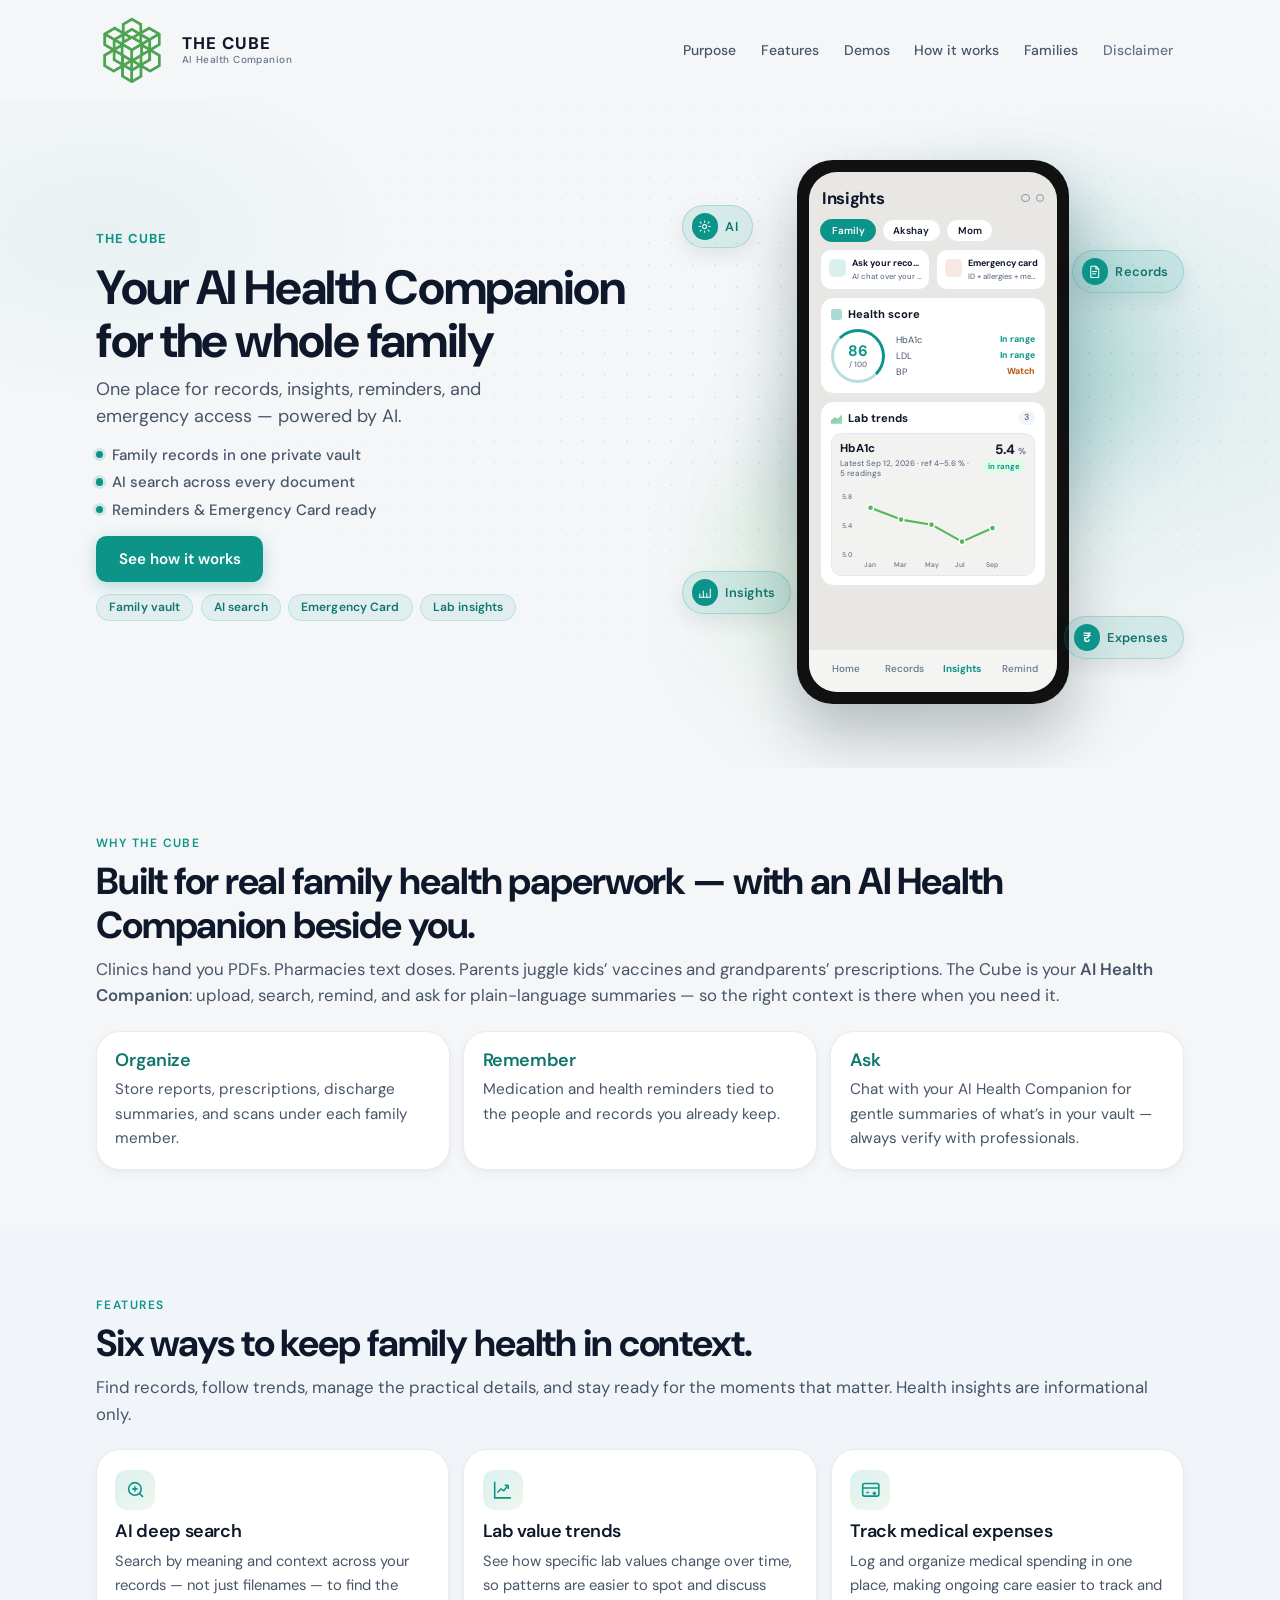
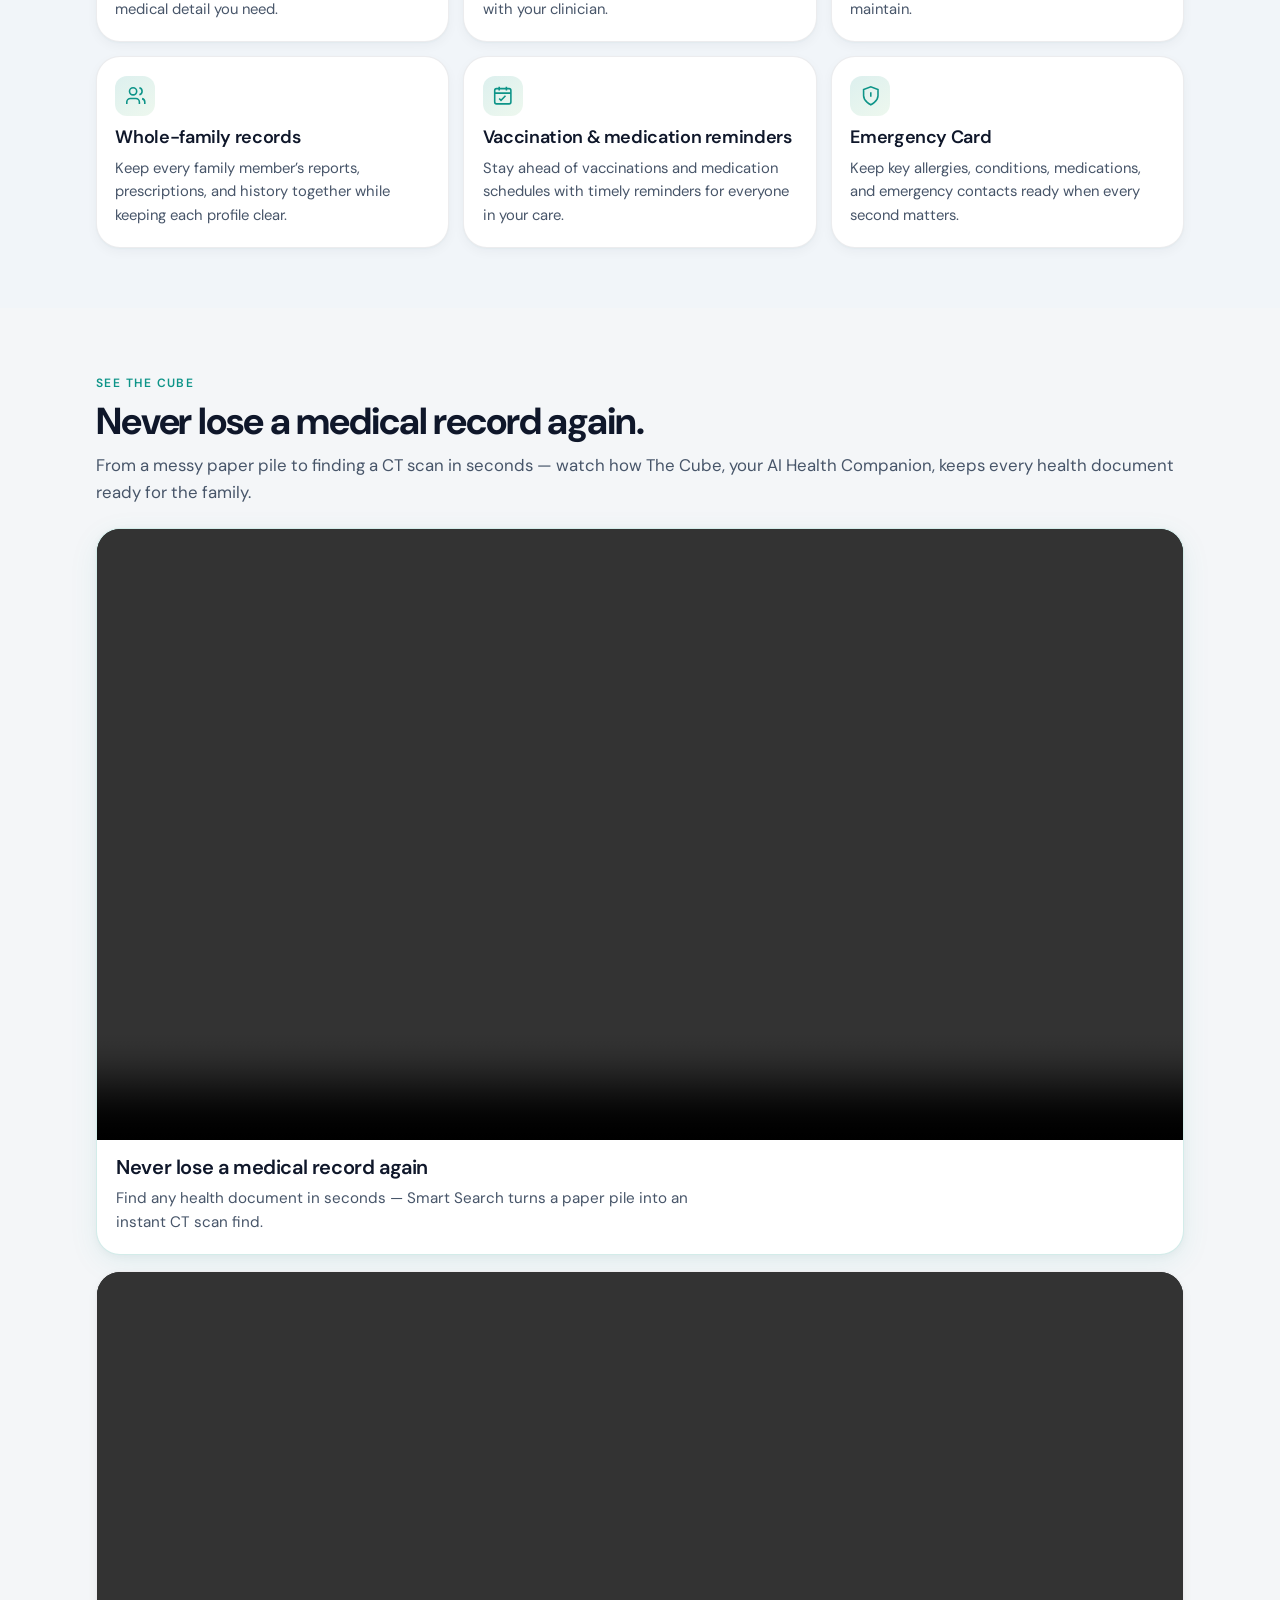
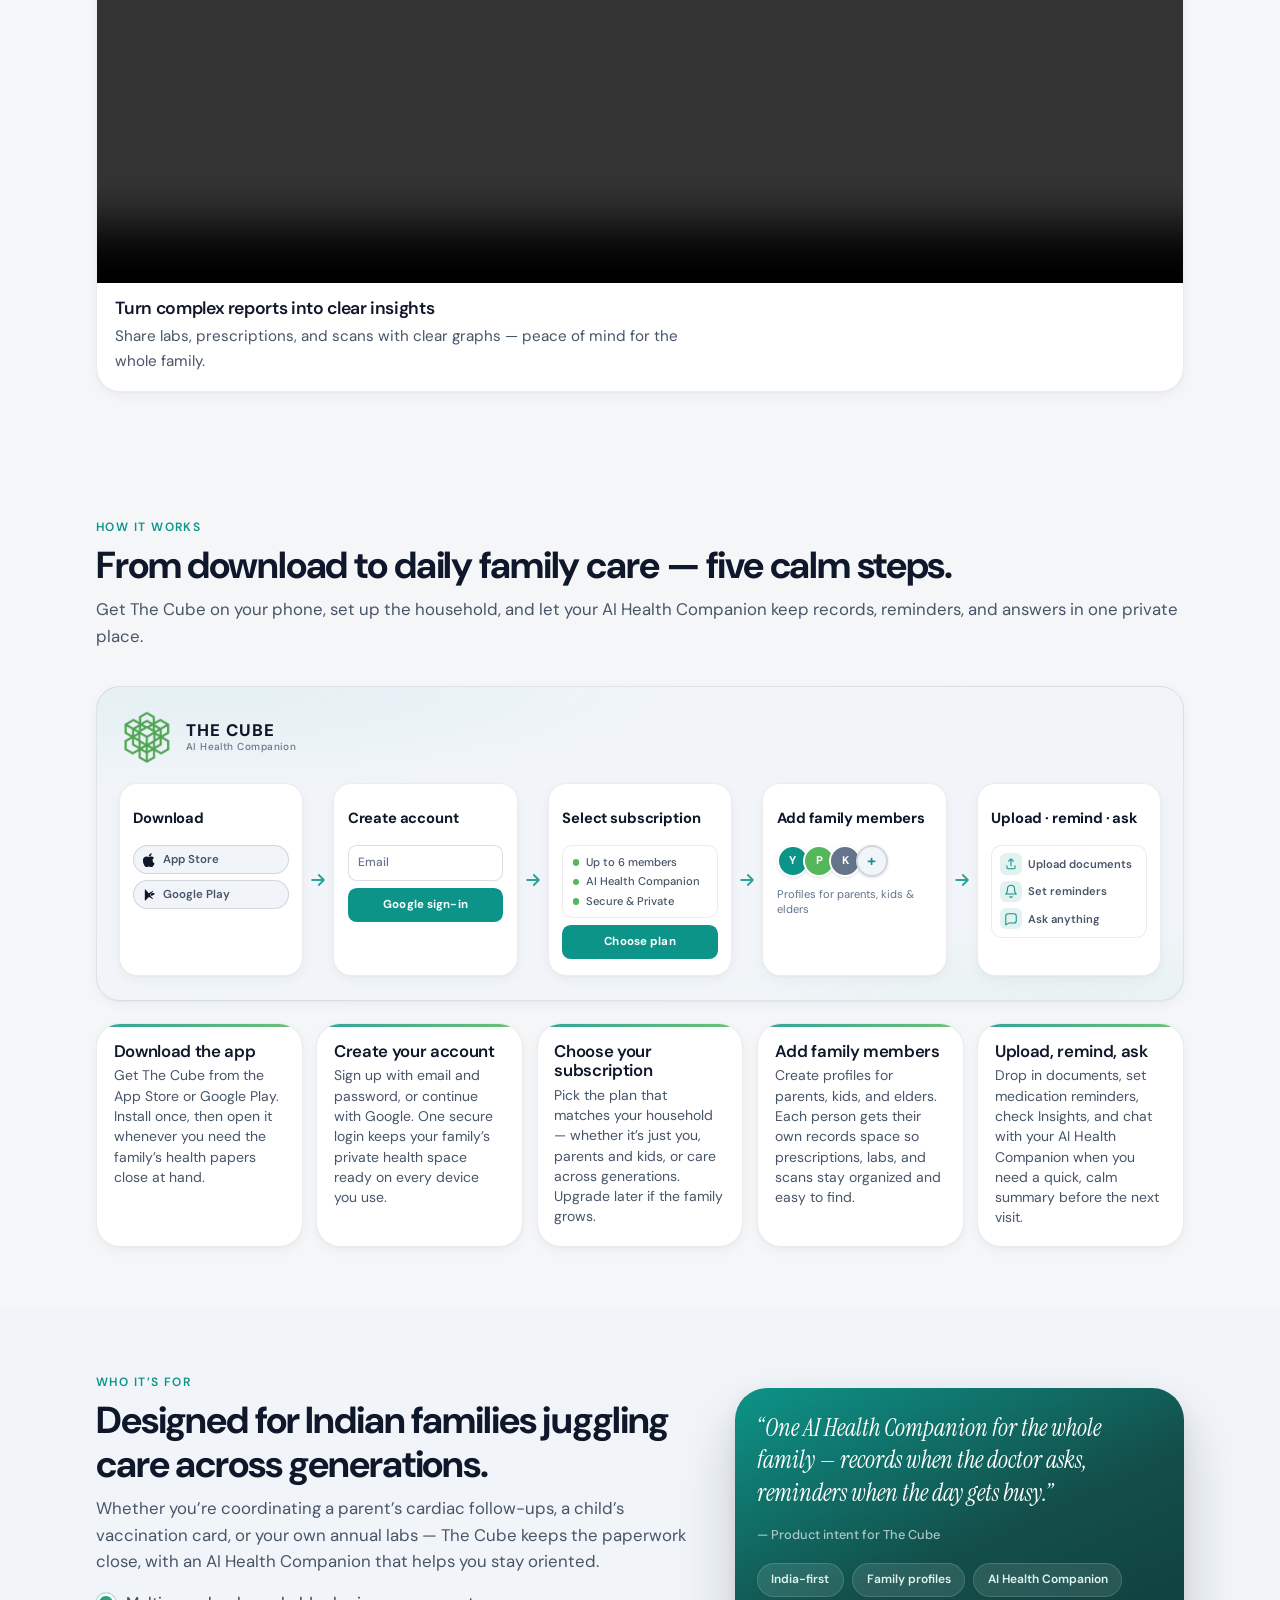
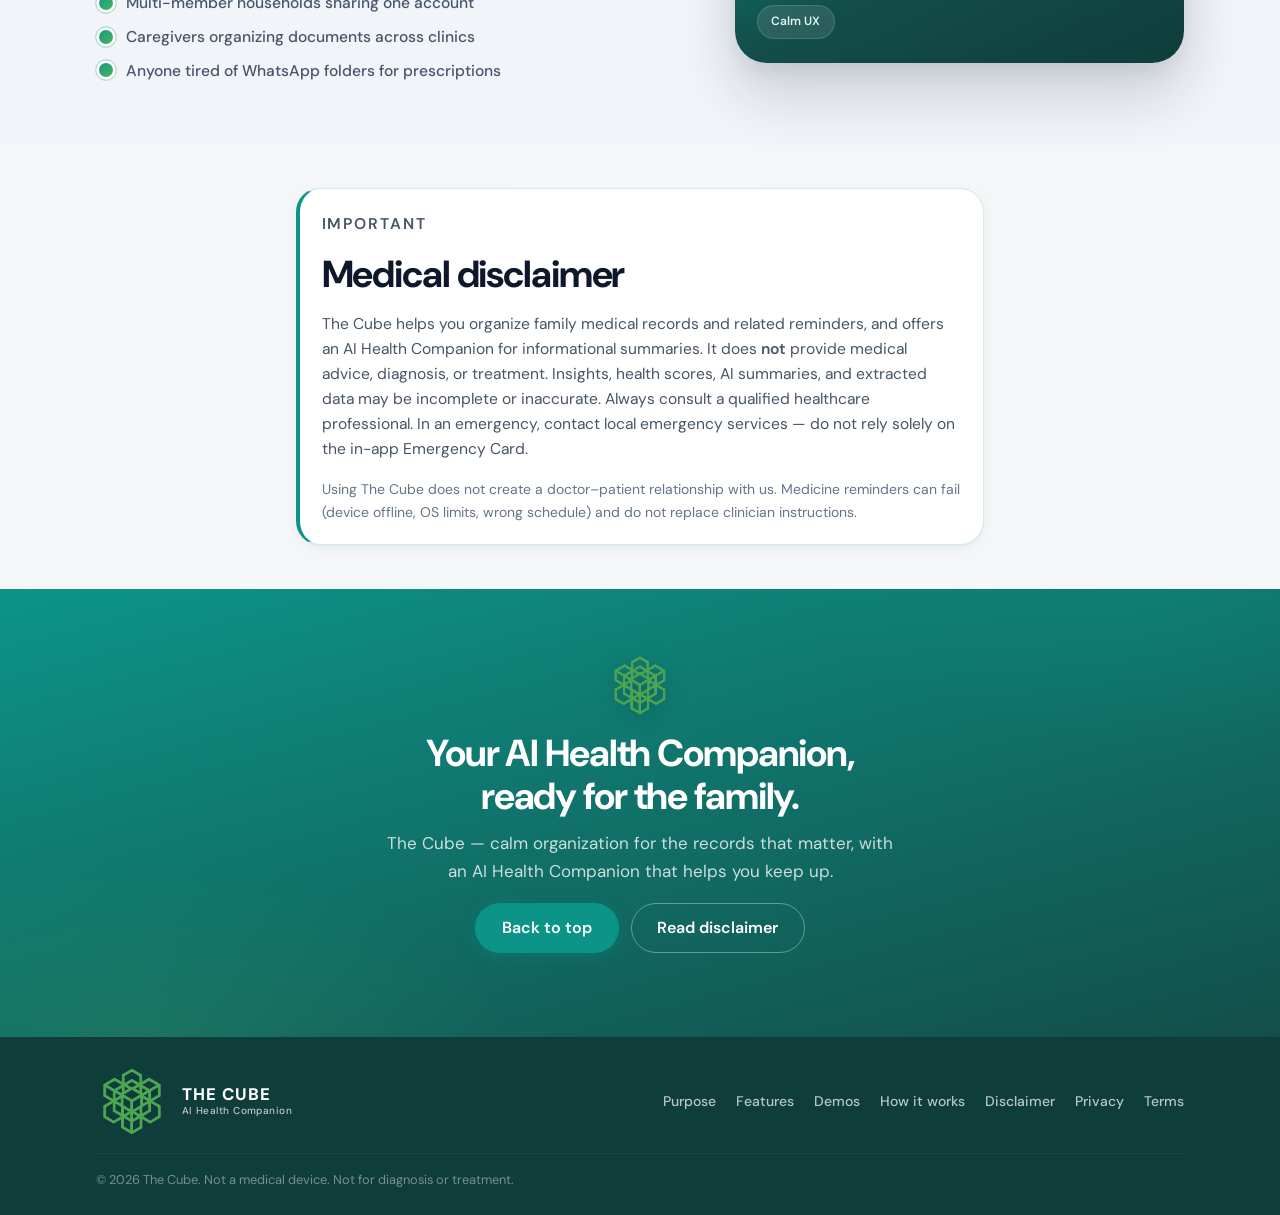
==== index.html @ 84c23929 "Show hero floaters beside the phone mock on mobile" ====
<!DOCTYPE html>
<html lang="en">
<head>
  <meta charset="UTF-8" />
  <meta name="viewport" content="width=device-width, initial-scale=1.0" />
  <meta name="description" content="The Cube — your AI Health Companion. Organize family records, reminders, and insights in one calm, private place. Not medical advice." />
  <meta name="theme-color" content="#0d9488" />
  <title>The Cube — your AI Health Companion</title>
  <link rel="preconnect" href="https://fonts.googleapis.com" />
  <link rel="preconnect" href="https://fonts.gstatic.com" crossorigin />
  <link href="https://fonts.googleapis.com/css2?family=DM+Sans:ital,opsz,wght@0,9..40,400;0,9..40,500;0,9..40,600;0,9..40,700;0,9..40,800;1,9..40,400&family=Instrument+Serif:ital@0;1&display=swap" rel="stylesheet" />
  <link rel="stylesheet" href="styles.css?v=floatm1" />
  <link rel="icon" type="image/png" href="assets/the-cube-logo-transparent.png" />
</head>
<body>
  <a class="skip-link" href="#main">Skip to content</a>

  <header class="site-header" id="top">
    <div class="container header-inner">
      <a class="brand" href="#top" aria-label="The Cube home">
        <img src="assets/the-cube-mark.png" alt="" width="72" height="72" class="brand-logo" />
        <span class="brand-text">
          <span class="brand-name">THE CUBE</span>
          <span class="brand-sub">AI Health Companion</span>
        </span>
      </a>
      <button class="nav-toggle" type="button" aria-expanded="false" aria-controls="site-nav" aria-label="Open menu">
        <span class="nav-toggle-bar"></span>
        <span class="nav-toggle-bar"></span>
      </button>
      <nav class="site-nav" id="site-nav" aria-label="Primary">
        <a href="#purpose">Purpose</a>
        <a href="#features">Features</a>
        <a href="#demos">Demos</a>
        <a href="#how">How it works</a>
        <a href="#family">Families</a>
        <a href="#disclaimer" class="nav-muted">Disclaimer</a>
      </nav>
    </div>
  </header>

  <main id="main">
    <!-- Hero — phone mock option -->
    <section class="hero">
      <div class="hero-pattern" aria-hidden="true"></div>
      <div class="container hero-grid">
        <div class="hero-copy">
          <p class="hero-kicker">THE CUBE</p>
          <h1>Your AI Health Companion for the whole family</h1>
          <p class="lead">
            One place for records, insights, reminders, and emergency access — powered by AI.
          </p>
          <ul class="hero-benefits">
            <li>Family records in one private vault</li>
            <li>AI search across every document</li>
            <li>Reminders &amp; Emergency Card ready</li>
          </ul>
          <div class="hero-actions">
            <a href="#how" class="btn btn-primary btn-lg">See how it works</a>
          </div>
          <div class="hero-chips" aria-label="Key capabilities">
            <span class="hero-chip">Family vault</span>
            <span class="hero-chip">AI search</span>
            <span class="hero-chip">Emergency Card</span>
            <span class="hero-chip">Lab insights</span>
          </div>
        </div>
        <div class="hero-visual" aria-hidden="true">
          <div class="hero-floaters" aria-hidden="true">
            <div class="hero-floater hero-floater-ai">
              <span class="hero-floater-icon">
                <svg viewBox="0 0 24 24" fill="none" stroke="currentColor" stroke-width="1.6" stroke-linecap="round" stroke-linejoin="round" aria-hidden="true">
                  <path d="M12 3v2.2M12 18.8V21M4.9 4.9l1.6 1.6M17.5 17.5l1.6 1.6M3 12h2.2M18.8 12H21M4.9 19.1l1.6-1.6M17.5 6.5l1.6-1.6"/>
                  <circle cx="12" cy="12" r="3.2"/>
                </svg>
              </span>
              <span class="hero-floater-label">AI</span>
            </div>
            <div class="hero-floater hero-floater-record">
              <span class="hero-floater-icon">
                <svg viewBox="0 0 24 24" fill="none" stroke="currentColor" stroke-width="1.6" stroke-linecap="round" stroke-linejoin="round" aria-hidden="true">
                  <path d="M7 3.5h7.2L18.5 8v12.5a1 1 0 0 1-1 1H7a1 1 0 0 1-1-1V4.5a1 1 0 0 1 1-1z"/>
                  <path d="M14 3.5V8h4.5"/>
                  <path d="M9 12h6M9 15.5h4.5"/>
                </svg>
              </span>
              <span class="hero-floater-label">Records</span>
            </div>
            <div class="hero-floater hero-floater-insights">
              <span class="hero-floater-icon">
                <svg viewBox="0 0 24 24" fill="none" stroke="currentColor" stroke-width="1.6" stroke-linecap="round" stroke-linejoin="round" aria-hidden="true">
                  <path d="M4.5 18.5V14M10 18.5V9.5M15.5 18.5v-5M21 18.5V6.5"/>
                  <path d="M3.5 19.5h17.5"/>
                </svg>
              </span>
              <span class="hero-floater-label">Insights</span>
            </div>
            <div class="hero-floater hero-floater-expense">
              <span class="hero-floater-icon hero-floater-icon-rupee">₹</span>
              <span class="hero-floater-label">Expenses</span>
            </div>
          </div>
          <div class="hero-blob hero-blob-a"></div>
          <div class="hero-blob hero-blob-b"></div>
          <div class="hero-blob hero-blob-c"></div>
          <div class="phone-frame">
            <div class="phone-screen mock-insights">
              <div class="mock-appbar">
                <span class="mock-appbar-title">Insights</span>
                <span class="mock-appbar-actions" aria-hidden="true">
                  <span class="mock-icon-dot"></span>
                  <span class="mock-icon-dot"></span>
                </span>
              </div>

              <div class="mock-chips" aria-hidden="true">
                <span class="mock-chip on">Family</span>
                <span class="mock-chip">Akshay</span>
                <span class="mock-chip">Mom</span>
              </div>

              <div class="mock-quicklinks" aria-hidden="true">
                <div class="mock-ql">
                  <span class="mock-ql-icon mock-ql-teal"></span>
                  <div class="mock-ql-text">
                    <b>Ask your records</b>
                    <span>AI chat over your doc</span>
                  </div>
                </div>
                <div class="mock-ql">
                  <span class="mock-ql-icon mock-ql-red"></span>
                  <div class="mock-ql-text">
                    <b>Emergency card</b>
                    <span>ID + allergies + meds</span>
                  </div>
                </div>
              </div>

              <div class="mock-card mock-score" aria-hidden="true">
                <div class="mock-card-head">
                  <span class="mock-card-icon"></span>
                  Health score
                </div>
                <div class="mock-score-body">
                  <div class="mock-score-ring">
                    <b>86</b>
                    <span>/ 100</span>
                  </div>
                  <ul class="mock-score-factors">
                    <li><span>HbA1c</span><em class="ok">In range</em></li>
                    <li><span>LDL</span><em class="ok">In range</em></li>
                    <li><span>BP</span><em class="warn">Watch</em></li>
                  </ul>
                </div>
              </div>

              <div class="mock-card mock-lab-trends">
                <div class="mock-card-head">
                  <span class="mock-card-icon mock-card-icon-chart"></span>
                  Lab trends
                  <span class="mock-count">3</span>
                </div>
                <div class="mock-metric">
                  <div class="mock-metric-top">
                    <div>
                      <div class="mock-metric-name">HbA1c</div>
                      <div class="mock-metric-meta">Latest Sep 12, 2026 · ref 4–5.6 % · 5 readings</div>
                    </div>
                    <div class="mock-metric-right">
                      <div class="mock-metric-value">5.4 <span>%</span></div>
                      <span class="mock-badge ok">in range</span>
                    </div>
                  </div>
                  <svg class="mock-chart" viewBox="0 0 220 100" role="img" aria-label="HbA1c trend chart">
                    <text x="2" y="18" class="mock-chart-axis">5.8</text>
                    <text x="2" y="52" class="mock-chart-axis">5.4</text>
                    <text x="2" y="86" class="mock-chart-axis">5.0</text>
                    <polyline class="mock-chart-line" fill="none" points="36,28 72,42 108,48 144,68 180,52" />
                    <circle class="mock-chart-dot" cx="36" cy="28" r="3.5" />
                    <circle class="mock-chart-dot" cx="72" cy="42" r="3.5" />
                    <circle class="mock-chart-dot" cx="108" cy="48" r="3.5" />
                    <circle class="mock-chart-dot" cx="144" cy="68" r="3.5" />
                    <circle class="mock-chart-dot" cx="180" cy="52" r="3.5" />
                    <text x="28" y="98" class="mock-chart-label">Jan</text>
                    <text x="64" y="98" class="mock-chart-label">Mar</text>
                    <text x="100" y="98" class="mock-chart-label">May</text>
                    <text x="136" y="98" class="mock-chart-label">Jul</text>
                    <text x="172" y="98" class="mock-chart-label">Sep</text>
                  </svg>
                </div>
              </div>

              <nav class="mock-tabs">
                <span>Home</span>
                <span>Records</span>
                <span class="on">Insights</span>
                <span>Remind</span>
              </nav>
            </div>
          </div>
        </div>
      </div>
    </section>

    <!-- Purpose -->
    <section class="section" id="purpose">
      <div class="container">
        <div class="section-head reveal">
          <p class="eyebrow">Why The Cube</p>
          <h2>Built for real family health paperwork — with an AI Health Companion beside you.</h2>
          <p class="section-lead">
            Clinics hand you PDFs. Pharmacies text doses. Parents juggle kids’ vaccines and grandparents’ prescriptions.
            The Cube is your <strong>AI Health Companion</strong>: upload, search, remind, and ask for plain-language summaries —
            so the right context is there when you need it.
          </p>
        </div>
        <div class="purpose-grid">
          <article class="purpose-card reveal">
            <h3>Organize</h3>
            <p>Store reports, prescriptions, discharge summaries, and scans under each family member.</p>
          </article>
          <article class="purpose-card reveal">
            <h3>Remember</h3>
            <p>Medication and health reminders tied to the people and records you already keep.</p>
          </article>
          <article class="purpose-card reveal">
            <h3>Ask</h3>
            <p>Chat with your AI Health Companion for gentle summaries of what’s in your vault — always verify with professionals.</p>
          </article>
        </div>
      </div>
    </section>

    <!-- Features -->
    <section class="section section-alt" id="features">
      <div class="container">
        <div class="section-head reveal">
          <p class="eyebrow">Features</p>
          <h2>Six ways to keep family health in context.</h2>
          <p class="section-lead">
            Find records, follow trends, manage the practical details, and stay ready for the moments that matter.
            Health insights are informational only.
          </p>
        </div>
        <div class="feature-grid">
          <article class="feature-card reveal">
            <div class="feature-icon" aria-hidden="true">
              <svg viewBox="0 0 24 24" fill="none" stroke="currentColor" stroke-width="1.75"><circle cx="11" cy="11" r="7"/><path d="m20 20-4-4"/><path d="M8 11h6M11 8v6"/></svg>
            </div>
            <h3>AI deep search</h3>
            <p>Search by meaning and context across your records — not just filenames — to find the medical detail you need.</p>
          </article>
          <article class="feature-card reveal">
            <div class="feature-icon" aria-hidden="true">
              <svg viewBox="0 0 24 24" fill="none" stroke="currentColor" stroke-width="1.75"><path d="M3 3v18h18"/><path d="m6 15 4-4 3 2 5-6"/><path d="M18 7h-4M18 7v4"/></svg>
            </div>
            <h3>Lab value trends</h3>
            <p>See how specific lab values change over time, so patterns are easier to spot and discuss with your clinician.</p>
          </article>
          <article class="feature-card reveal">
            <div class="feature-icon" aria-hidden="true">
              <svg viewBox="0 0 24 24" fill="none" stroke="currentColor" stroke-width="1.75"><rect x="3" y="5" width="18" height="14" rx="2"/><path d="M3 10h18M7 15h3"/><path d="M16 14v4M14 16h4"/></svg>
            </div>
            <h3>Track medical expenses</h3>
            <p>Log and organize medical spending in one place, making ongoing care easier to track and maintain.</p>
          </article>
          <article class="feature-card reveal">
            <div class="feature-icon" aria-hidden="true">
              <svg viewBox="0 0 24 24" fill="none" stroke="currentColor" stroke-width="1.75"><path d="M16 21v-2a4 4 0 0 0-4-4H6a4 4 0 0 0-4 4v2"/><circle cx="9" cy="7" r="4"/><path d="M22 21v-2a4 4 0 0 0-3-3.87M16 3.13a4 4 0 0 1 0 7.75"/></svg>
            </div>
            <h3>Whole-family records</h3>
            <p>Keep every family member’s reports, prescriptions, and history together while keeping each profile clear.</p>
          </article>
          <article class="feature-card reveal">
            <div class="feature-icon" aria-hidden="true">
              <svg viewBox="0 0 24 24" fill="none" stroke="currentColor" stroke-width="1.75"><rect x="3" y="4" width="18" height="17" rx="2"/><path d="M16 2v4M8 2v4M3 9h18"/><path d="m8 15 2 2 5-5"/></svg>
            </div>
            <h3>Vaccination &amp; medication reminders</h3>
            <p>Stay ahead of vaccinations and medication schedules with timely reminders for everyone in your care.</p>
          </article>
          <article class="feature-card reveal">
            <div class="feature-icon" aria-hidden="true">
              <svg viewBox="0 0 24 24" fill="none" stroke="currentColor" stroke-width="1.75"><path d="M12 22s8-4 8-10V5l-8-3-8 3v7c0 6 8 10 8 10z"/><path d="M12 8v5M12 16h.01"/></svg>
            </div>
            <h3>Emergency Card</h3>
            <p>Keep key allergies, conditions, medications, and emergency contacts ready when every second matters.</p>
          </article>
        </div>
      </div>
    </section>


    <!-- Demos -->
    <section class="section" id="demos">
      <div class="container">
        <div class="section-head reveal">
          <p class="eyebrow">See The Cube</p>
          <h2>Never lose a medical record again.</h2>
          <p class="section-lead">
            From a messy paper pile to finding a CT scan in seconds — watch how The Cube,
            your AI Health Companion, keeps every health document ready for the family.
          </p>
        </div>

        <figure class="demo-card demo-featured reveal">
          <div class="demo-player">
            <video controls playsinline preload="metadata">
              <source src="assets/videos/demo-1.mp4" type="video/mp4" />
              Your browser does not support the video tag.
            </video>
          </div>
          <figcaption>
            <h3>Never lose a medical record again</h3>
            <p>Find any health document in seconds — Smart Search turns a paper pile into an instant CT scan find.</p>
          </figcaption>
        </figure>

        <figure class="demo-card reveal">
          <div class="demo-player">
            <video controls playsinline preload="metadata">
              <source src="assets/videos/demo-2.mp4" type="video/mp4" />
              Your browser does not support the video tag.
            </video>
          </div>
          <figcaption>
            <h3>Turn complex reports into clear insights</h3>
            <p>Share labs, prescriptions, and scans with clear graphs — peace of mind for the whole family.</p>
          </figcaption>
        </figure>
      </div>
    </section>

    <!-- How it works -->
    <section class="section" id="how">
      <div class="container">
        <div class="how-intro reveal">
          <div class="section-head how-head">
            <p class="eyebrow">How it works</p>
            <h2>From download to daily family care — five calm steps.</h2>
            <p class="section-lead">
              Get The Cube on your phone, set up the household, and let your AI Health Companion
              keep records, reminders, and answers in one private place.
            </p>
          </div>
          <div class="how-flow">
            <div class="how-flow-brand">
              <img
                src="assets/the-cube-mark.png"
                alt=""
                width="64"
                height="64"
                class="how-flow-logo"
              />
              <span class="brand-text">
                <span class="brand-name">THE CUBE</span>
                <span class="brand-sub">AI Health Companion</span>
              </span>
            </div>
            <div class="how-flow-steps" aria-label="Five steps to get started">
              <article class="how-flow-card">
                <h3 class="how-flow-title">Download</h3>
                <div class="how-flow-body">
                  <div class="how-flow-pills">
                    <span class="how-flow-pill">
                      <svg viewBox="0 0 24 24" width="14" height="14" aria-hidden="true"><path fill="currentColor" d="M16.365 12.84c-.03-3.07 2.5-4.54 2.61-4.61-1.43-2.09-3.65-2.38-4.44-2.41-1.89-.19-3.69 1.12-4.65 1.12-.97 0-2.45-1.1-4.03-1.07-2.07.03-3.98 1.21-5.04 3.07-2.16 3.74-.55 9.27 1.55 12.3 1.03 1.48 2.25 3.14 3.86 3.08 1.55-.06 2.13-1 4.01-1 1.87 0 2.4.99 4.04.96 1.67-.03 2.73-1.5 3.75-2.99 1.19-1.73 1.68-3.4 1.71-3.49-.04-.02-3.27-1.25-3.3-4.96zM13.5 4.47c.84-1.02 1.41-2.44 1.25-3.85-1.21.05-2.68.81-3.55 1.82-.78.9-1.46 2.34-1.28 3.72 1.35.1 2.73-.69 3.58-1.69z"/></svg>
                      App Store
                    </span>
                    <span class="how-flow-pill">
                      <svg viewBox="0 0 24 24" width="14" height="14" aria-hidden="true"><path fill="currentColor" d="M3.6 2.3c-.3.3-.5.8-.5 1.4v16.6c0 .6.2 1.1.5 1.4l.1.1 9.3-9.3v-.2L3.7 2.2l-.1.1zm11.2 7.1-2.1 2.1 2.1 2.1 5-2.8c.6-.3.6-1.2 0-1.5l-5-2.9zm-2.8 3.5-2.2 2.2 6.1 3.5c.6.3 1.2.1 1.5-.3l-5.4-5.4zm0-1.7 5.4-5.4c-.3-.4-.9-.6-1.5-.3l-6.1 3.5 2.2 2.2z"/></svg>
                      Google Play
                    </span>
                  </div>
                </div>
              </article>
              <div class="how-flow-arrow" aria-hidden="true">
                <svg viewBox="0 0 24 24" width="20" height="20" fill="none" stroke="currentColor" stroke-width="2.2" stroke-linecap="round" stroke-linejoin="round"><path d="M5 12h14M13 6l6 6-6 6"/></svg>
              </div>
              <article class="how-flow-card">
                <h3 class="how-flow-title">Create account</h3>
                <div class="how-flow-body">
                  <div class="how-flow-field">Email</div>
                  <div class="how-flow-btn">Google sign-in</div>
                </div>
              </article>
              <div class="how-flow-arrow" aria-hidden="true">
                <svg viewBox="0 0 24 24" width="20" height="20" fill="none" stroke="currentColor" stroke-width="2.2" stroke-linecap="round" stroke-linejoin="round"><path d="M5 12h14M13 6l6 6-6 6"/></svg>
              </div>
              <article class="how-flow-card">
                <h3 class="how-flow-title">Select subscription</h3>
                <div class="how-flow-body">
                  <ul class="how-flow-bullets">
                    <li>Up to 6 members</li>
                    <li>AI Health Companion</li>
                    <li>Secure &amp; Private</li>
                  </ul>
                  <div class="how-flow-btn">Choose plan</div>
                </div>
              </article>
              <div class="how-flow-arrow" aria-hidden="true">
                <svg viewBox="0 0 24 24" width="20" height="20" fill="none" stroke="currentColor" stroke-width="2.2" stroke-linecap="round" stroke-linejoin="round"><path d="M5 12h14M13 6l6 6-6 6"/></svg>
              </div>
              <article class="how-flow-card">
                <h3 class="how-flow-title">Add family members</h3>
                <div class="how-flow-body">
                  <div class="how-flow-avatars" aria-hidden="true">
                    <span class="how-flow-avatar how-flow-avatar-a">Y</span>
                    <span class="how-flow-avatar how-flow-avatar-b">P</span>
                    <span class="how-flow-avatar how-flow-avatar-c">K</span>
                    <span class="how-flow-avatar how-flow-avatar-add">+</span>
                  </div>
                  <p class="how-flow-note">Profiles for parents, kids &amp; elders</p>
                </div>
              </article>
              <div class="how-flow-arrow" aria-hidden="true">
                <svg viewBox="0 0 24 24" width="20" height="20" fill="none" stroke="currentColor" stroke-width="2.2" stroke-linecap="round" stroke-linejoin="round"><path d="M5 12h14M13 6l6 6-6 6"/></svg>
              </div>
              <article class="how-flow-card">
                <h3 class="how-flow-title">Upload · remind · ask</h3>
                <div class="how-flow-body">
                  <ul class="how-flow-actions">
                    <li>
                      <span class="how-flow-action-icon" aria-hidden="true">
                        <svg viewBox="0 0 24 24" width="14" height="14" fill="none" stroke="currentColor" stroke-width="1.8" stroke-linecap="round" stroke-linejoin="round"><path d="M12 3v12M8 7l4-4 4 4"/><path d="M5 15v3a2 2 0 0 0 2 2h10a2 2 0 0 0 2-2v-3"/></svg>
                      </span>
                      Upload documents
                    </li>
                    <li>
                      <span class="how-flow-action-icon" aria-hidden="true">
                        <svg viewBox="0 0 24 24" width="14" height="14" fill="none" stroke="currentColor" stroke-width="1.8" stroke-linecap="round" stroke-linejoin="round"><path d="M6 8a6 6 0 0 1 12 0c0 7 3 9 3 9H3s3-2 3-9"/><path d="M10 21a2 2 0 0 0 4 0"/></svg>
                      </span>
                      Set reminders
                    </li>
                    <li>
                      <span class="how-flow-action-icon" aria-hidden="true">
                        <svg viewBox="0 0 24 24" width="14" height="14" fill="none" stroke="currentColor" stroke-width="1.8" stroke-linecap="round" stroke-linejoin="round"><path d="M21 15a4 4 0 0 1-4 4H8l-5 3V7a4 4 0 0 1 4-4h10a4 4 0 0 1 4 4z"/></svg>
                      </span>
                      Ask anything
                    </li>
                  </ul>
                </div>
              </article>
            </div>
          </div>
        </div>
        <ol class="steps">
          <li class="step reveal">
            <div>
              <h3>Download the app</h3>
              <p>Get The Cube from the App Store or Google Play. Install once, then open it whenever you need the family’s health papers close at hand.</p>
            </div>
          </li>
          <li class="step reveal">
            <div>
              <h3>Create your account</h3>
              <p>Sign up with email and password, or continue with Google. One secure login keeps your family’s private health space ready on every device you use.</p>
            </div>
          </li>
          <li class="step reveal">
            <div>
              <h3>Choose your subscription</h3>
              <p>Pick the plan that matches your household — whether it’s just you, parents and kids, or care across generations. Upgrade later if the family grows.</p>
            </div>
          </li>
          <li class="step reveal">
            <div>
              <h3>Add family members</h3>
              <p>Create profiles for parents, kids, and elders. Each person gets their own records space so prescriptions, labs, and scans stay organized and easy to find.</p>
            </div>
          </li>
          <li class="step reveal">
            <div>
              <h3>Upload, remind, ask</h3>
              <p>Drop in documents, set medication reminders, check Insights, and chat with your AI Health Companion when you need a quick, calm summary before the next visit.</p>
            </div>
          </li>
        </ol>
      </div>
    </section>

    <!-- Audience -->
    <section class="section section-alt" id="family">
      <div class="container family-grid">
        <div class="family-copy reveal">
          <p class="eyebrow">Who it’s for</p>
          <h2>Designed for Indian families juggling care across generations.</h2>
          <p class="section-lead">
            Whether you’re coordinating a parent’s cardiac follow-ups, a child’s vaccination card,
            or your own annual labs — The Cube keeps the paperwork close, with an AI Health Companion that helps you stay oriented.
          </p>
          <ul class="check-list">
            <li>Multi-member households sharing one account</li>
            <li>Caregivers organizing documents across clinics</li>
            <li>Anyone tired of WhatsApp folders for prescriptions</li>
          </ul>
        </div>
        <div class="family-panel reveal">
          <blockquote>
            <p>“One AI Health Companion for the whole family — records when the doctor asks, reminders when the day gets busy.”</p>
            <footer>— Product intent for The Cube</footer>
          </blockquote>
          <div class="pill-row">
            <span class="pill">India-first</span>
            <span class="pill">Family profiles</span>
            <span class="pill">AI Health Companion</span>
            <span class="pill">Calm UX</span>
          </div>
        </div>
      </div>
    </section>

    <!-- Disclaimer -->
    <section class="section disclaimer-section" id="disclaimer">
      <div class="container narrow">
        <div class="disclaimer-card reveal">
          <p class="eyebrow">Important</p>
          <h2>Medical disclaimer</h2>
          <p>
            The Cube helps you organize family medical records and related reminders,
            and offers an AI Health Companion for informational summaries.
            It does <strong>not</strong> provide medical advice, diagnosis, or treatment.
            Insights, health scores, AI summaries, and extracted data may be incomplete or inaccurate.
            Always consult a qualified healthcare professional.
            In an emergency, contact local emergency services — do not rely solely on the in-app Emergency Card.
          </p>
          <p class="disclaimer-note">
            Using The Cube does not create a doctor–patient relationship with us.
            Medicine reminders can fail (device offline, OS limits, wrong schedule) and do not replace clinician instructions.
          </p>
        </div>
      </div>
    </section>

    <!-- CTA -->
    <section class="section cta-section" id="cta">
      <div class="container cta-inner">
        <img src="assets/the-cube-mark.png" alt="" width="72" height="72" class="cta-logo" />
        <h2>Your AI Health Companion, ready for the family.</h2>
        <p>The Cube — calm organization for the records that matter, with an AI Health Companion that helps you keep up.</p>
        <div class="hero-actions cta-actions">
          <a href="#top" class="btn btn-primary btn-lg">Back to top</a>
          <a href="#disclaimer" class="btn btn-ghost-light btn-lg">Read disclaimer</a>
        </div>
      </div>
    </section>
  </main>

  <footer class="site-footer">
    <div class="container footer-inner">
      <div class="footer-brand">
        <img src="assets/the-cube-mark.png" alt="" width="72" height="72" class="footer-logo" />
        <div class="footer-brand-text">
          <strong class="footer-brand-name">THE CUBE</strong>
          <span class="footer-brand-sub">AI Health Companion</span>
        </div>
      </div>
      <nav class="footer-nav" aria-label="Footer">
        <a href="#purpose">Purpose</a>
        <a href="#features">Features</a>
        <a href="#demos">Demos</a>
        <a href="#how">How it works</a>
        <a href="#disclaimer">Disclaimer</a>
        <a href="privacy.html">Privacy</a>
        <a href="terms.html">Terms</a>
      </nav>
      <p class="footer-legal">
        © <span id="year"></span> The Cube. Not a medical device. Not for diagnosis or treatment.
      </p>
    </div>
  </footer>

  <script src="script.js"></script>
</body>
</html>
---- styles.css ----
/* The Cube — AI Health Companion marketing site
   Premium health SaaS: teal accents ~#0d9488, light grey surfaces. */

:root {
  --primary: #0d9488;
  --primary-deep: #0f766e;
  --primary-mid: #14b8a6;
  --accent: #54B85B;
  --accent-soft: #5dd879;
  --app-bg: #f8fafc;
  --app-fg: #0f172a;
  --app-muted: #64748b;
  --app-border: #e2e8f0;
  --app-card: #ffffff;
  --teal-900: #134e4a;
  --teal-800: #0f766e;
  --teal-700: #0d9488;
  --teal-600: #14b8a6;
  --teal-500: #2dd4bf;
  --emerald-500: #54B85B;
  --emerald-400: #5dd879;
  --ink: #0f172a;
  --ink-soft: #475569;
  --muted: #64748b;
  --line: rgba(15, 23, 42, 0.08);
  --line-strong: rgba(15, 23, 42, 0.14);
  --surface: #ffffff;
  --surface-soft: #f1f5f9;
  --surface-warm: #e2e8f0;
  --bg: #f4f6f8;
  --bg-deep: #134e4a;
  --shadow-sm: 0 1px 2px rgba(13, 148, 136, 0.04), 0 4px 12px rgba(15, 23, 42, 0.04);
  --shadow-md: 0 8px 30px rgba(13, 148, 136, 0.08), 0 2px 8px rgba(15, 23, 42, 0.04);
  --shadow-lg: 0 30px 60px rgba(15, 23, 42, 0.18), 0 8px 20px rgba(15, 23, 42, 0.06);
  --radius: 1rem;
  --radius-lg: 1.5rem;
  --radius-xl: 2rem;
  --font: "DM Sans", system-ui, -apple-system, sans-serif;
  --serif: "Instrument Serif", Georgia, serif;
  --ease: cubic-bezier(0.22, 1, 0.36, 1);
  --header-h: 6.25rem;
  --brand-logo-size: 72px;
  --max: 1120px;
  --narrow: 720px;
}

*,
*::before,
*::after {
  box-sizing: border-box;
}

html {
  width: 100%;
  height: 100%;
  scroll-behavior: smooth;
  -webkit-text-size-adjust: 100%;
}

@media (prefers-reduced-motion: reduce) {
  html { scroll-behavior: auto; }
  *, *::before, *::after {
    animation-duration: 0.01ms !important;
    animation-iteration-count: 1 !important;
    transition-duration: 0.01ms !important;
  }
  .hero-copy > *,
  .hero-visual,
  .hero-pattern,
  .reveal {
    opacity: 1 !important;
    transform: none !important;
    filter: none !important;
  }
  .hero-floater {
    animation: none !important;
    opacity: 1 !important;
    transform: none !important;
  }

}

body {
  width: 100%;
  min-width: 0;
  height: 100%;
  min-height: 100%;
  margin: 0;
  font-family: var(--font);
  font-size: 1.0625rem;
  line-height: 1.6;
  color: var(--ink);
  background: var(--bg);
  overflow-x: clip;
  -webkit-font-smoothing: antialiased;
}

main,
.site-header,
.site-footer,
section {
  width: 100%;
  max-width: none;
}

img { max-width: 100%; height: auto; display: block; }
a { color: var(--teal-700); text-decoration-thickness: 1px; text-underline-offset: 0.2em; }
a:hover { color: var(--teal-900); }
strong { font-weight: 600; }

.skip-link {
  position: absolute;
  left: 1rem;
  top: -100px;
  z-index: 100;
  padding: 0.6rem 1rem;
  background: var(--teal-700);
  color: #fff;
  border-radius: 0.5rem;
  text-decoration: none;
}
.skip-link:focus { top: 1rem; }

.container {
  width: 100%;
  max-width: var(--max);
  margin-inline: auto;
  padding-inline: 1rem;
}
.container.narrow {
  max-width: var(--narrow);
}

/* Header */
.site-header {
  position: sticky;
  top: 0;
  z-index: 50;
  height: var(--header-h);
  background: rgba(244, 246, 248, 0.88);
  backdrop-filter: blur(16px) saturate(1.2);
  -webkit-backdrop-filter: blur(16px) saturate(1.2);
  border-bottom: 1px solid transparent;
  transition: border-color 0.3s var(--ease), box-shadow 0.3s var(--ease);
}
.site-header.is-scrolled {
  border-bottom-color: var(--line);
  box-shadow: 0 1px 0 rgba(255,255,255,0.6) inset, var(--shadow-sm);
}

.header-inner {
  display: flex;
  align-items: center;
  justify-content: space-between;
  height: var(--header-h);
  gap: 1rem;
}

.brand {
  display: flex;
  align-items: center;
  gap: 0.85rem;
  text-decoration: none;
  color: inherit;
}
.brand-logo,
.footer-logo {
  width: var(--brand-logo-size);
  height: var(--brand-logo-size);
  object-fit: contain;
  flex-shrink: 0;
}
.brand-text,
.footer-brand-text {
  display: flex;
  flex-direction: column;
  justify-content: center;
  gap: 0.12rem;
  line-height: 1.05;
  width: max-content;
  max-width: 12.5rem;
}
.brand-name,
.footer-brand-name {
  display: block;
  width: 100%;
  margin: 0;
  padding: 0;
  white-space: nowrap;
  text-transform: uppercase;
  font-weight: 800;
  font-size: 1.05rem;
  letter-spacing: 0.06em;
  text-align: justify;
  text-align-last: justify;
}
.brand-name::after,
.footer-brand-name::after {
  content: "";
  display: inline-block;
  width: 100%;
}
.brand-sub,
.footer-brand-sub {
  display: block;
  white-space: nowrap;
  font-size: 0.625rem;
  font-weight: 500;
  letter-spacing: 0.045em;
}
.brand-sub {
  color: var(--muted);
}

.nav-toggle {
  display: flex;
  flex-direction: column;
  justify-content: center;
  gap: 6px;
  width: 44px;
  height: 44px;
  padding: 10px;
  border: none;
  background: transparent;
  cursor: pointer;
  border-radius: 0.75rem;
}
.nav-toggle:hover { background: var(--surface-warm); }
.nav-toggle-bar {
  display: block;
  height: 2px;
  width: 100%;
  background: var(--ink);
  border-radius: 2px;
  transition: transform 0.3s var(--ease), opacity 0.3s;
}
.nav-toggle[aria-expanded="true"] .nav-toggle-bar:first-child {
  transform: translateY(4px) rotate(45deg);
}
.nav-toggle[aria-expanded="true"] .nav-toggle-bar:last-child {
  transform: translateY(-4px) rotate(-45deg);
}

.site-nav {
  display: none;
  position: absolute;
  top: var(--header-h);
  left: 0;
  right: 0;
  flex-direction: column;
  gap: 0.25rem;
  padding: 1rem 1.25rem 1.5rem;
  background: rgba(255, 255, 255, 0.96);
  backdrop-filter: blur(20px);
  border-bottom: 1px solid var(--line);
  box-shadow: var(--shadow-md);
}
.site-nav.is-open { display: flex; }
.site-nav a {
  text-decoration: none;
  color: var(--ink-soft);
  font-weight: 500;
  font-size: 0.95rem;
  padding: 0.75rem 0.85rem;
  border-radius: 0.75rem;
}
.site-nav a:hover {
  background: var(--surface-soft);
  color: var(--teal-800);
}
.site-nav .nav-muted { color: var(--muted); }
.site-nav .nav-cta {
  margin-top: 0.5rem;
  text-align: center;
  color: #fff !important;
}
.site-nav .nav-cta:hover { background: var(--teal-800); color: #fff !important; }

@media (min-width: 900px) {
  .nav-toggle { display: none; }
  .site-nav {
    display: flex;
    position: static;
    flex-direction: row;
    align-items: center;
    gap: 0.15rem;
    padding: 0;
    background: transparent;
    border: none;
    box-shadow: none;
    backdrop-filter: none;
  }
  .site-nav a {
    padding: 0.45rem 0.7rem;
    font-size: 0.875rem;
  }
  .site-nav .nav-cta {
    margin-top: 0;
    margin-left: 0.5rem;
    padding: 0.5rem 1rem;
  }
}

/* Buttons */
.btn {
  display: inline-flex;
  align-items: center;
  justify-content: center;
  gap: 0.4rem;
  font-family: inherit;
  font-weight: 600;
  font-size: 0.9375rem;
  line-height: 1.2;
  text-decoration: none;
  border-radius: 999px;
  border: 1.5px solid transparent;
  padding: 0.7rem 1.35rem;
  cursor: pointer;
  transition: transform 0.2s var(--ease), background 0.2s, box-shadow 0.2s, border-color 0.2s, color 0.2s;
}
.btn:active { transform: scale(0.98); }
.btn-sm { padding: 0.5rem 1rem; font-size: 0.8125rem; }
.btn-lg { padding: 0.9rem 1.6rem; font-size: 1rem; }
.btn-primary {
  background: var(--primary);
  color: #fff !important;
  box-shadow: 0 4px 16px rgba(13, 148, 136, 0.28);
}
.btn-primary:hover {
  background: var(--primary-deep);
  box-shadow: 0 6px 22px rgba(13, 148, 136, 0.35);
  color: #fff !important;
}
.btn-ghost {
  background: #fff;
  color: var(--ink) !important;
  border-color: #cbd5e1;
}
.btn-ghost:hover {
  background: #fff;
  border-color: var(--primary);
  color: var(--primary-deep) !important;
}
.btn-ghost-light {
  background: transparent;
  color: #fff !important;
  border-color: rgba(255,255,255,0.35);
}
.btn-ghost-light:hover {
  background: rgba(255,255,255,0.1);
  border-color: rgba(255,255,255,0.55);
}

/* Typography */
.eyebrow {
  display: inline-block;
  margin: 0 0 0.45rem;
  font-size: 0.75rem;
  font-weight: 600;
  letter-spacing: 0.12em;
  text-transform: uppercase;
  color: var(--primary);
}
h1, h2, h3 {
  margin: 0 0 0.55rem;
  line-height: 1.15;
  letter-spacing: -0.03em;
  color: var(--ink);
}
h1 {
  font-size: clamp(2.15rem, 5vw, 3rem);
  font-weight: 700;
  letter-spacing: -0.03em;
  line-height: 1.1;
}
h1 em {
  font-family: var(--serif);
  font-style: italic;
  font-weight: 400;
  color: var(--primary);
}
h2 {
  font-size: clamp(1.65rem, 3.5vw, 2.35rem);
  font-weight: 700;
}
h3 {
  font-size: 1.125rem;
  font-weight: 600;
  letter-spacing: -0.02em;
}
.lead,
.section-lead {
  margin: 0 0 1rem;
  font-size: 1.05rem;
  color: var(--ink-soft);
  max-width: 42rem;
}
.section-lead {
  font-size: 1.05rem;
  max-width: none;
  width: 100%;
}

.section {
  padding: clamp(2.25rem, 5vw, 3.75rem) 0;
}
.section-alt {
  background: var(--surface-soft);
}
.section-head {
  max-width: none;
  width: 100%;
  margin-bottom: 1.35rem;
}
.section-head h2 {
  max-width: none;
}
.section-head .section-lead {
  max-width: none;
  width: 100%;
}

/* Hero — phone mock split layout */
.hero {
  position: relative;
  padding: clamp(1.75rem, 4vw, 3rem) 0 clamp(2rem, 4.5vw, 3.25rem);
  overflow: hidden;
  background:
    radial-gradient(ellipse 55% 70% at 88% 42%, rgba(13, 148, 136, 0.10), transparent 60%),
    radial-gradient(ellipse 40% 55% at 72% 78%, rgba(84, 184, 91, 0.06), transparent 55%),
    radial-gradient(ellipse 45% 50% at 8% 20%, rgba(13, 148, 136, 0.05), transparent 50%),
    var(--bg);
}
.hero-grid {
  position: relative;
  z-index: 1;
  display: grid;
  gap: 1.75rem;
  align-items: center;
}
.hero-copy {
  max-width: 36rem;
}
.hero-kicker {
  margin: 0 0 0.75rem;
  font-size: 0.8125rem;
  font-weight: 700;
  letter-spacing: 0.08em;
  text-transform: uppercase;
  color: var(--primary);
}
.hero .lead {
  max-width: 26rem;
  color: var(--ink-soft);
  font-size: 1.125rem;
  line-height: 1.45;
  margin-bottom: 1rem;
}
.hero-benefits {
  list-style: none;
  margin: 0 0 0.25rem;
  padding: 0;
  display: flex;
  flex-direction: column;
  gap: 0.45rem;
  max-width: 26rem;
}
.hero-benefits li {
  display: flex;
  align-items: flex-start;
  gap: 0.55rem;
  font-size: 0.9375rem;
  font-weight: 500;
  color: var(--ink-soft);
  line-height: 1.35;
}
.hero-benefits li::before {
  content: "";
  flex-shrink: 0;
  width: 0.45rem;
  height: 0.45rem;
  margin-top: 0.4rem;
  border-radius: 50%;
  background: var(--primary);
  box-shadow: 0 0 0 3px rgba(13, 148, 136, 0.15);
}
.hero-chips {
  display: flex;
  flex-wrap: wrap;
  gap: 0.45rem;
  margin: 0 0 0.85rem;
  max-width: 28rem;
}
.hero-chip {
  display: inline-flex;
  align-items: center;
  padding: 0.35rem 0.75rem;
  font-size: 0.75rem;
  font-weight: 600;
  letter-spacing: 0.01em;
  color: var(--teal-800);
  background: rgba(13, 148, 136, 0.08);
  border: 1px solid rgba(13, 148, 136, 0.16);
  border-radius: 999px;
  line-height: 1.2;
  white-space: nowrap;
}
.hero-grid > *,
.purpose-grid > *,
.feature-grid > *,
.steps > *,
.family-grid > * {
  min-width: 0;
}
@media (min-width: 960px) {
  .hero-grid {
    grid-template-columns: 1.05fr 0.95fr;
    gap: 2rem;
  }
}
.hero-actions {
  display: flex;
  flex-wrap: wrap;
  gap: 0.75rem;
  margin: 1rem 0 0.75rem;
}
.hero .btn {
  border-radius: 0.65rem;
}
.hero .btn-lg {
  padding: 0.8rem 1.35rem;
  font-size: 0.95rem;
}
.store-downloads {
  margin: 0;
}
.store-downloads-label {
  margin: 0 0 0.55rem;
  color: var(--muted);
  font-size: 0.75rem;
  font-weight: 600;
  letter-spacing: 0.04em;
  text-transform: uppercase;
}
.store-badges {
  display: flex;
  flex-wrap: wrap;
  gap: 0.65rem;
}
.store-pill {
  display: inline-flex;
  align-items: center;
  gap: 0.45rem;
  padding: 0.55rem 0.85rem;
  background: #111;
  color: #fff;
  border-radius: 0.5rem;
  font-size: 0.7rem;
  font-weight: 600;
  letter-spacing: 0.01em;
  opacity: 0.9;
  line-height: 1.2;
}
.store-pill-icon {
  width: 0.95rem;
  height: 0.95rem;
  flex-shrink: 0;
}
/* Legacy store-badge (CTA section) */
.store-badge {
  display: inline-flex;
  align-items: center;
  gap: 0.55rem;
  min-width: 10.8rem;
  min-height: 3.35rem;
  padding: 0.48rem 0.7rem;
  color: #fff !important;
  background: #111;
  border: 1px solid #333;
  border-radius: 0.65rem;
  box-shadow: 0 2px 5px rgba(0, 0, 0, 0.2);
  text-decoration: none;
  transition: transform 0.2s var(--ease), box-shadow 0.2s, background 0.2s;
}
.store-badge:hover,
.store-badge:focus-visible {
  color: #fff !important;
  background: #1f1f1f;
  box-shadow: 0 4px 10px rgba(0, 0, 0, 0.24);
  transform: translateY(-1px);
}
.store-badge:focus-visible {
  outline: 3px solid rgba(84, 184, 91, 0.55);
  outline-offset: 3px;
}
.store-badge-icon {
  width: 1.75rem;
  height: 1.75rem;
  flex: 0 0 auto;
}
.store-badge-play { width: 1.7rem; height: 1.7rem; }
.store-badge-copy {
  display: flex;
  flex-direction: column;
  align-items: flex-start;
  line-height: 1.05;
  white-space: nowrap;
}
.store-badge-copy small {
  font-size: 0.53rem;
  font-weight: 500;
  letter-spacing: 0.04em;
}
.store-badge-copy strong {
  font-size: 1.05rem;
  font-weight: 500;
  letter-spacing: -0.03em;
}
.store-badge-soon {
  align-self: flex-start;
  margin: -0.12rem -0.35rem 0 auto;
  padding: 0.18rem 0.35rem;
  border: 1px solid rgba(255,255,255,0.25);
  border-radius: 0.3rem;
  color: #d8f5dd;
  font-size: 0.55rem;
  font-weight: 700;
  letter-spacing: 0.03em;
  line-height: 1;
  text-transform: uppercase;
  white-space: nowrap;
}

/* Phone mock — Insights screen (matches Flutter Insights) */
.hero-visual {
  position: relative;
  display: flex;
  justify-content: center;
  align-items: center;
  min-height: 0;
  padding: 0.75rem 0;
}
.hero-blob {
  position: absolute;
  border-radius: 50%;
  filter: blur(40px);
  pointer-events: none;
  z-index: 0;
}
.hero-blob-a {
  width: min(320px, 85%);
  height: min(320px, 85%);
  background: rgba(13, 148, 136, 0.18);
  top: 8%;
  right: 5%;
}
.hero-blob-b {
  width: min(220px, 60%);
  height: min(220px, 60%);
  background: rgba(84, 184, 91, 0.12);
  bottom: 10%;
  left: 8%;
}
.hero-blob-c {
  width: min(160px, 45%);
  height: min(160px, 45%);
  background: rgba(148, 163, 184, 0.22);
  top: 42%;
  left: 18%;
}

/* Soft floating theme objects around the phone mock */
.hero-floaters {
  position: absolute;
  inset: 0;
  z-index: 5;
  pointer-events: none;
  overflow: visible;
}
.hero-floater {
  position: absolute;
  display: inline-flex;
  align-items: center;
  gap: 0.45rem;
  padding: 0.45rem 0.9rem 0.45rem 0.55rem;
  font-size: 0.8rem;
  font-weight: 600;
  letter-spacing: 0.01em;
  line-height: 1.2;
  white-space: nowrap;
  color: var(--teal-800);
  background: rgba(13, 148, 136, 0.12);
  border: 1px solid rgba(13, 148, 136, 0.22);
  border-radius: 999px;
  box-shadow: 0 8px 20px rgba(15, 23, 42, 0.08);
  opacity: 1 !important;
  will-change: transform;
  pointer-events: none;
}
.hero-floater-icon {
  display: inline-flex;
  align-items: center;
  justify-content: center;
  width: 1.65rem;
  height: 1.65rem;
  border-radius: 50%;
  background: #0d9488;
  color: #fff;
  flex-shrink: 0;
}
.hero-floater-icon svg {
  width: 0.95rem;
  height: 0.95rem;
}
.hero-floater-icon-rupee {
  font-size: 0.85rem;
  font-weight: 700;
  line-height: 1;
}
.hero-floater-label {
  font-size: 0.8rem;
  font-weight: 600;
  color: var(--teal-800);
  white-space: nowrap;
  line-height: 1.2;
}

/* Orbit the phone mock (positions are inside .hero-visual) */
.hero-floater-ai {
  top: 10%;
  left: 0;
  animation: hero-float-a 9s ease-in-out infinite;
}
.hero-floater-record {
  top: 18%;
  right: 0;
  left: auto;
  animation: hero-float-b 10s ease-in-out infinite;
  animation-delay: -2.5s;
}
.hero-floater-insights {
  bottom: 18%;
  top: auto;
  left: 0;
  animation: hero-float-c 11s ease-in-out infinite;
  animation-delay: -4s;
}
.hero-floater-expense {
  bottom: 10%;
  top: auto;
  right: 0;
  left: auto;
  animation: hero-float-d 9.5s ease-in-out infinite;
  animation-delay: -1.5s;
}

@keyframes hero-float-a {
  0% { transform: translate3d(0, 0, 0); }
  25% { transform: translate3d(20px, -28px, 0); }
  50% { transform: translate3d(36px, 8px, 0); }
  75% { transform: translate3d(8px, 24px, 0); }
  100% { transform: translate3d(0, 0, 0); }
}
@keyframes hero-float-b {
  0% { transform: translate3d(0, 0, 0); }
  25% { transform: translate3d(-24px, 16px, 0); }
  50% { transform: translate3d(-36px, -20px, 0); }
  75% { transform: translate3d(10px, -28px, 0); }
  100% { transform: translate3d(0, 0, 0); }
}
@keyframes hero-float-c {
  0% { transform: translate3d(0, 0, 0); }
  25% { transform: translate3d(26px, 18px, 0); }
  50% { transform: translate3d(-14px, 28px, 0); }
  75% { transform: translate3d(-28px, -6px, 0); }
  100% { transform: translate3d(0, 0, 0); }
}
@keyframes hero-float-d {
  0% { transform: translate3d(0, 0, 0); }
  25% { transform: translate3d(18px, -22px, 0); }
  50% { transform: translate3d(-22px, -30px, 0); }
  75% { transform: translate3d(14px, 12px, 0); }
  100% { transform: translate3d(0, 0, 0); }
}

@media (max-width: 959px) {
  .hero-visual { overflow: visible; }
  .hero-floater-ai { top: 6%; left: 0; }
  .hero-floater-record { top: 14%; left: auto; right: 0; }
  .hero-floater-insights { top: auto; bottom: 22%; left: 0; }
  .hero-floater-expense { top: auto; bottom: 12%; left: auto; right: 0; }
}

@media (max-width: 480px) {
  .hero-floater-label { display: none; }
  .hero-floater {
    padding: 0.45rem;
    border-radius: 50%;
  }
}


.phone-frame {
  position: relative;
  z-index: 2;
  width: min(100%, 272px);
  background: #111;
  border-radius: 2.25rem;
  padding: 0.75rem;
  box-shadow: 0 30px 60px rgba(15, 23, 42, 0.25);
}
.phone-screen {
  background: #e8e7e4;
  border-radius: 1.75rem;
  padding: 0.85rem 0.7rem 0;
  min-height: 520px;
  display: flex;
  flex-direction: column;
  gap: 0.45rem;
  overflow: hidden;
  font-family: var(--font);
  line-height: 1.3;
}
.mock-insights {
  font-size: 0.7rem;
  color: var(--app-fg);
  font-family: var(--font);
  -webkit-font-smoothing: antialiased;
  -moz-osx-font-smoothing: grayscale;
}
.mock-appbar {
  display: flex;
  align-items: center;
  justify-content: space-between;
  padding: 0.15rem 0.1rem 0.25rem;
}
.mock-appbar-title {
  font-family: var(--font);
  font-size: 1.05rem;
  font-weight: 700;
  letter-spacing: -0.02em;
  color: var(--app-fg);
  line-height: 1.2;
}
.mock-appbar-actions {
  display: flex;
  gap: 0.35rem;
}
.mock-icon-dot {
  width: 0.55rem;
  height: 0.55rem;
  border-radius: 50%;
  border: 1.5px solid var(--app-muted);
  opacity: 0.7;
}
.mock-chips {
  display: flex;
  gap: 0.35rem;
  overflow: hidden;
}
.mock-chip {
  flex: 0 0 auto;
  padding: 0.28rem 0.65rem;
  border-radius: 999px;
  border: 1px solid var(--app-border);
  background: var(--app-card);
  font-family: var(--font);
  font-size: 0.62rem;
  font-weight: 600;
  color: var(--app-fg);
  line-height: 1.2;
}
.mock-chip.on {
  background: #0d9488;
  border-color: #0d9488;
  color: #fff;
}
.mock-quicklinks {
  display: grid;
  grid-template-columns: minmax(0, 1fr) minmax(0, 1fr);
  gap: 0.4rem;
  align-items: stretch;
}
.mock-ql {
  display: flex;
  align-items: flex-start;
  gap: 0.35rem;
  background: var(--app-card);
  border: 1px solid var(--app-border);
  border-radius: 0.7rem;
  padding: 0.5rem 0.45rem;
  min-width: 0;
  height: 100%;
  box-sizing: border-box;
}
.mock-ql-text {
  min-width: 0;
  flex: 1 1 auto;
  overflow: hidden;
}
.mock-ql b {
  display: block;
  font-family: var(--font);
  font-size: 0.56rem;
  font-weight: 700;
  color: var(--app-fg);
  line-height: 1.25;
  white-space: nowrap;
  overflow: hidden;
  text-overflow: ellipsis;
}
.mock-ql-text > span {
  display: block;
  font-family: var(--font);
  font-size: 0.48rem;
  font-weight: 500;
  color: var(--app-muted);
  line-height: 1.3;
  white-space: nowrap;
  overflow: hidden;
  text-overflow: ellipsis;
  margin-top: 0.1rem;
}
.mock-ql-icon {
  flex: 0 0 auto;
  width: 1.1rem;
  height: 1.1rem;
  border-radius: 0.3rem;
  margin-top: 0.05rem;
}
.mock-ql-teal { background: rgba(13, 148, 136, 0.15); }
.mock-ql-red { background: rgba(192, 57, 43, 0.12); }
.mock-card {
  background: var(--app-card);
  border: 1px solid var(--app-border);
  border-radius: 0.85rem;
  padding: 0.55rem 0.6rem 0.6rem;
}
.mock-card-head {
  display: flex;
  align-items: center;
  gap: 0.35rem;
  font-family: var(--font);
  font-size: 0.7rem;
  font-weight: 700;
  color: var(--app-fg);
  margin-bottom: 0.45rem;
}
.mock-card-icon {
  width: 0.7rem;
  height: 0.7rem;
  border-radius: 0.15rem;
  background: rgba(13, 148, 136, 0.35);
  flex: 0 0 auto;
}
.mock-card-icon-chart {
  background: linear-gradient(135deg, rgba(13, 148, 136, 0.55), rgba(84, 184, 91, 0.55));
  clip-path: polygon(0 70%, 35% 40%, 60% 55%, 100% 15%, 100% 100%, 0 100%);
  border-radius: 0;
}
.mock-count {
  margin-left: auto;
  font-size: 0.55rem;
  font-weight: 600;
  color: var(--app-muted);
  background: #f1f5f9;
  border-radius: 999px;
  padding: 0.1rem 0.4rem;
  font-family: var(--font);
}
.mock-score-body {
  display: flex;
  align-items: center;
  gap: 0.65rem;
}
.mock-score-ring {
  width: 3.4rem;
  height: 3.4rem;
  border-radius: 50%;
  border: 3px solid rgba(13, 148, 136, 0.3);
  border-top-color: #0d9488;
  border-right-color: #0d9488;
  display: flex;
  flex-direction: column;
  align-items: center;
  justify-content: center;
  flex: 0 0 auto;
  line-height: 1.05;
}
.mock-score-ring b {
  font-family: var(--font);
  font-size: 0.95rem;
  font-weight: 700;
  color: #0d9488;
  font-variant-numeric: tabular-nums;
}
.mock-score-ring span {
  font-family: var(--font);
  font-size: 0.48rem;
  font-weight: 500;
  color: var(--app-muted);
}
.mock-score-factors {
  list-style: none;
  margin: 0;
  padding: 0;
  flex: 1;
  min-width: 0;
}
.mock-score-factors li {
  display: flex;
  justify-content: space-between;
  gap: 0.35rem;
  font-family: var(--font);
  font-size: 0.58rem;
  padding: 0.12rem 0;
  color: var(--ink-soft);
}
.mock-score-factors em {
  font-style: normal;
  font-weight: 700;
  font-size: 0.55rem;
  font-family: var(--font);
}
.mock-score-factors em.ok { color: #0d9488; }
.mock-score-factors em.warn { color: #b45309; }
.mock-metric {
  background: rgba(232, 231, 228, 0.55);
  border: 1px solid var(--app-border);
  border-radius: 0.65rem;
  padding: 0.5rem 0.5rem 0.35rem;
}
.mock-metric-top {
  display: flex;
  justify-content: space-between;
  gap: 0.4rem;
  margin-bottom: 0.35rem;
}
.mock-metric-name {
  font-family: var(--font);
  font-size: 0.72rem;
  font-weight: 700;
  color: var(--app-fg);
  line-height: 1.2;
}
.mock-metric-meta {
  font-family: var(--font);
  font-size: 0.5rem;
  font-weight: 500;
  color: var(--app-muted);
  line-height: 1.3;
  margin-top: 0.15rem;
}
.mock-metric-right {
  text-align: right;
  flex: 0 0 auto;
}
.mock-metric-value {
  font-family: var(--font);
  font-size: 0.85rem;
  font-weight: 700;
  color: var(--app-fg);
  font-variant-numeric: tabular-nums;
  line-height: 1.15;
}
.mock-metric-value span {
  font-size: 0.55rem;
  font-weight: 600;
  color: var(--app-muted);
}
.mock-badge {
  display: inline-block;
  margin-top: 0.15rem;
  padding: 0.12rem 0.4rem;
  border-radius: 999px;
  font-family: var(--font);
  font-size: 0.48rem;
  font-weight: 700;
  line-height: 1.2;
  text-transform: lowercase;
}
.mock-badge.ok {
  background: #dcfce7;
  color: #0d9488;
}
.mock-chart {
  display: block;
  width: 100%;
  height: auto;
  margin-top: 0.15rem;
}
.mock-chart-line {
  stroke: #54B85B;
  stroke-width: 2.5;
  stroke-linejoin: round;
  stroke-linecap: round;
}
.mock-chart-dot {
  fill: #54B85B;
  stroke: #fff;
  stroke-width: 1.5;
}
.mock-chart-axis,
.mock-chart-label {
  fill: #64748b;
  font-size: 8px;
  font-family: var(--font);
  font-weight: 500;
}
 .mock-tabs {
  margin-top: auto;
  display: grid;
  grid-template-columns: repeat(4, 1fr);
  gap: 0;
  padding: 0.7rem 0.5rem 0.85rem;
  font-family: var(--font);
  font-size: 0.62rem;
  font-weight: 500;
  color: var(--app-muted);
  text-align: center;
  background: rgba(255, 255, 255, 0.55);
  border-top: 1px solid rgba(15, 23, 42, 0.06);
  margin-left: -0.7rem;
  margin-right: -0.7rem;
}
.mock-tabs span {
  display: block;
  padding: 0.15rem 0;
  font-family: var(--font);
}
.mock-tabs .on {
  color: var(--primary);
  font-weight: 700;
}

/* Purpose */
.purpose-grid {
  display: grid;
  gap: 0.85rem;
  margin-top: 1.25rem;
}
@media (min-width: 768px) {
  .purpose-grid { grid-template-columns: repeat(3, minmax(0, 1fr)); }
}
.purpose-card {
  background: var(--surface);
  border: 1px solid var(--line);
  border-radius: var(--radius-lg);
  padding: 1.15rem 1.15rem;
  box-shadow: var(--shadow-sm);
  transition: transform 0.25s var(--ease), box-shadow 0.25s;
}
.purpose-card:hover {
  transform: translateY(-3px);
  box-shadow: var(--shadow-md);
}
.purpose-card h3 {
  color: var(--teal-800);
  margin-bottom: 0.4rem;
}
.purpose-card p {
  margin: 0;
  font-size: 0.95rem;
  color: var(--ink-soft);
}

/* Features */
.feature-grid {
  display: grid;
  gap: 0.9rem;
}
@media (min-width: 640px) {
  .feature-grid { grid-template-columns: repeat(2, 1fr); }
}
@media (min-width: 1000px) {
  .feature-grid { grid-template-columns: repeat(3, 1fr); }
}
.feature-card {
  background: var(--surface);
  border: 1px solid var(--line);
  border-radius: var(--radius-lg);
  padding: 1.2rem 1.15rem;
  box-shadow: var(--shadow-sm);
  transition: border-color 0.25s, box-shadow 0.25s, transform 0.25s var(--ease);
}
.feature-card:hover {
  border-color: rgba(13, 148, 136, 0.25);
  box-shadow: var(--shadow-md);
  transform: translateY(-2px);
}
.feature-icon {
  width: 2.5rem;
  height: 2.5rem;
  display: grid;
  place-items: center;
  border-radius: 0.75rem;
  background: linear-gradient(145deg, rgba(13, 148, 136, 0.14), rgba(84, 184, 91, 0.1));
  color: var(--primary);
  margin-bottom: 0.7rem;
}
.feature-icon svg { width: 1.35rem; height: 1.35rem; }
.feature-card p {
  margin: 0;
  font-size: 0.925rem;
  color: var(--ink-soft);
}

/* How it works — HTML flow + steps */
.how-intro {
  display: flex;
  flex-direction: column;
  gap: 1.25rem;
  margin-bottom: 1.35rem;
}
.how-head {
  margin-bottom: 0;
}
.how-flow {
  margin: 0;
  width: 100%;
  padding: 1.25rem 1.15rem 1.35rem;
  border-radius: var(--radius-lg);
  border: 1px solid var(--line);
  background:
    radial-gradient(ellipse 80% 60% at 10% 0%, rgba(13, 148, 136, 0.06), transparent 55%),
    radial-gradient(ellipse 70% 50% at 90% 100%, rgba(84, 184, 91, 0.05), transparent 50%),
    var(--surface-soft);
  box-shadow: var(--shadow-sm);
}
.how-flow-brand {
  display: flex;
  align-items: center;
  justify-content: flex-start;
  gap: 0.7rem;
  margin-bottom: 1.15rem;
}
.how-flow-logo {
  width: 3.5rem;
  height: 3.5rem;
  object-fit: contain;
  flex-shrink: 0;
}
.how-flow-steps {
  list-style: none;
  margin: 0;
  padding: 0;
  display: flex;
  flex-wrap: wrap;
  align-items: stretch;
  justify-content: center;
  gap: 0.55rem 0.35rem;
}
.how-flow-card {
  flex: 1 1 140px;
  min-width: 132px;
  max-width: 190px;
  display: flex;
  flex-direction: column;
  gap: 0.55rem;
  padding: 0.95rem 0.85rem 1rem;
  background: var(--surface);
  border: 1px solid var(--line);
  border-radius: calc(var(--radius) + 0.15rem);
  box-shadow: var(--shadow-sm);
  position: relative;
}
.how-flow-title {
  margin: 0;
  padding-left: 0;
  font-size: 0.95rem;
  font-weight: 700;
  letter-spacing: -0.01em;
  color: var(--ink);
  line-height: 1.25;
  min-height: 2.4em;
  display: flex;
  align-items: center;
}
.how-flow-body {
  display: flex;
  flex-direction: column;
  gap: 0.45rem;
  flex: 1;
}
.how-flow-pills {
  display: flex;
  flex-direction: column;
  gap: 0.4rem;
}
.how-flow-pill {
  display: inline-flex;
  align-items: center;
  gap: 0.4rem;
  padding: 0.4rem 0.55rem;
  border-radius: 999px;
  border: 1px solid var(--line-strong);
  background: var(--surface-soft);
  color: var(--ink-soft);
  font-size: 0.72rem;
  font-weight: 600;
  line-height: 1.2;
}
.how-flow-pill svg {
  flex-shrink: 0;
  color: var(--ink);
}
.how-flow-field {
  padding: 0.45rem 0.6rem;
  border-radius: 0.55rem;
  border: 1px solid var(--line-strong);
  background: #fff;
  color: var(--muted);
  font-size: 0.75rem;
  font-weight: 500;
}
.how-flow-btn {
  padding: 0.48rem 0.65rem;
  border-radius: 0.55rem;
  background: var(--primary);
  color: #fff;
  font-size: 0.72rem;
  font-weight: 700;
  text-align: center;
  letter-spacing: 0.01em;
}
.how-flow-bullets {
  list-style: none;
  margin: 0;
  padding: 0.55rem 0.6rem;
  border: 1px solid var(--line);
  border-radius: 0.65rem;
  background: #fff;
  display: flex;
  flex-direction: column;
  gap: 0.3rem;
}
.how-flow-bullets li {
  position: relative;
  padding-left: 0.85rem;
  font-size: 0.7rem;
  font-weight: 500;
  color: var(--ink-soft);
  line-height: 1.3;
}
.how-flow-bullets li::before {
  content: "";
  position: absolute;
  left: 0;
  top: 0.4em;
  width: 0.4rem;
  height: 0.4rem;
  border-radius: 50%;
  background: var(--accent);
}
.how-flow-avatars {
  display: flex;
  align-items: center;
  gap: 0;
}
.how-flow-avatar {
  width: 2rem;
  height: 2rem;
  border-radius: 999px;
  display: inline-flex;
  align-items: center;
  justify-content: center;
  font-size: 0.7rem;
  font-weight: 700;
  color: #fff;
  border: 2px solid #fff;
  box-shadow: 0 1px 3px rgba(15, 23, 42, 0.12);
  margin-left: -0.35rem;
}
.how-flow-avatar:first-child { margin-left: 0; }
.how-flow-avatar-a { background: var(--primary); }
.how-flow-avatar-b { background: var(--accent); }
.how-flow-avatar-c { background: #64748b; }
.how-flow-avatar-add {
  background: var(--surface-soft);
  color: var(--primary);
  border-color: var(--line-strong);
  font-size: 1rem;
  font-weight: 600;
}
.how-flow-note {
  margin: 0.15rem 0 0;
  font-size: 0.7rem;
  color: var(--muted);
  line-height: 1.35;
}
.how-flow-actions {
  list-style: none;
  margin: 0;
  padding: 0.45rem 0.5rem;
  border: 1px solid var(--line);
  border-radius: 0.65rem;
  background: #fff;
  display: flex;
  flex-direction: column;
  gap: 0.35rem;
}
.how-flow-actions li {
  display: flex;
  align-items: center;
  gap: 0.4rem;
  font-size: 0.7rem;
  font-weight: 600;
  color: var(--ink-soft);
  line-height: 1.25;
}
.how-flow-action-icon {
  width: 1.35rem;
  height: 1.35rem;
  border-radius: 0.4rem;
  display: inline-flex;
  align-items: center;
  justify-content: center;
  background: rgba(13, 148, 136, 0.12);
  color: var(--primary);
  flex-shrink: 0;
}
.how-flow-arrow {
  display: none;
  align-items: center;
  justify-content: center;
  color: var(--primary);
  flex: 0 0 auto;
  align-self: center;
  opacity: 0.85;
}
@media (min-width: 900px) {
  .how-flow {
    padding: 1.4rem 1.35rem 1.5rem;
  }
  .how-flow-steps {
    flex-wrap: nowrap;
    gap: 0.25rem;
  }
  .how-flow-card {
    flex: 1 1 0;
    min-width: 0;
    max-width: none;
  }
  .how-flow-arrow {
    display: flex;
    width: 1.35rem;
  }
  .how-flow-title {
    font-size: 0.92rem;
    min-height: 2.5em;
  }
}
@media (max-width: 639px) {
  .how-flow-card {
    flex: 1 1 calc(50% - 0.4rem);
    max-width: none;
  }
  .how-flow-title {
    min-height: 0;
    padding-left: 1.4rem;
  }
}

/* Steps */
.steps {
  list-style: none;
  margin: 0;
  padding: 0;
  display: grid;
  gap: 0.85rem;
  counter-reset: none;
}
@media (min-width: 640px) {
  .steps { grid-template-columns: repeat(2, 1fr); gap: 0.9rem; }
}
@media (min-width: 900px) {
  .steps { grid-template-columns: repeat(3, 1fr); }
}
@media (min-width: 1100px) {
  .steps { grid-template-columns: repeat(5, 1fr); gap: 0.85rem; }
}
.step {
  display: flex;
  flex-direction: column;
  gap: 0.65rem;
  padding: 1.15rem 1.05rem;
  background: var(--surface);
  border-radius: var(--radius-lg);
  border: 1px solid var(--line);
  box-shadow: var(--shadow-sm);
  position: relative;
  overflow: hidden;
}
.step::after {
  content: "";
  position: absolute;
  top: 0;
  left: 0;
  right: 0;
  height: 3px;
  background: linear-gradient(90deg, var(--primary), var(--accent));
  opacity: 0.85;
}
.step-num {
  font-family: var(--serif);
  font-size: 1.65rem;
  color: var(--primary);
  line-height: 1;
  opacity: 0.9;
}
.step h3 {
  margin-bottom: 0.25rem;
  font-size: 1.05rem;
}
.step p {
  margin: 0;
  font-size: 0.875rem;
  color: var(--ink-soft);
  line-height: 1.45;
}

/* Family */
.family-grid {
  display: grid;
  gap: 1.5rem;
  align-items: center;
}
@media (min-width: 860px) {
  .family-grid { grid-template-columns: 1.15fr 0.85fr; gap: 2rem; }
}
.check-list {
  list-style: none;
  margin: 1rem 0 0;
  padding: 0;
  display: flex;
  flex-direction: column;
  gap: 0.55rem;
}
.check-list li {
  display: flex;
  gap: 0.65rem;
  align-items: flex-start;
  font-weight: 500;
  color: var(--ink-soft);
  font-size: 0.975rem;
}
.check-list li::before {
  content: "";
  flex-shrink: 0;
  width: 1.25rem;
  height: 1.25rem;
  margin-top: 0.1rem;
  border-radius: 50%;
  background:
    linear-gradient(135deg, var(--primary), var(--accent))
    center / cover no-repeat;
  box-shadow: inset 0 0 0 3px #fff;
  outline: 1.5px solid rgba(13, 148, 136, 0.25);
}
.family-panel {
  background: linear-gradient(155deg, var(--primary), var(--bg-deep) 55%, #0f3d3a);
  color: #e8f4f3;
  border-radius: var(--radius-xl);
  padding: 1.5rem 1.35rem;
  box-shadow: var(--shadow-lg);
}
.family-panel blockquote {
  margin: 0 0 1.1rem;
  padding: 0;
  border: none;
}
.family-panel blockquote p {
  font-family: var(--serif);
  font-size: clamp(1.25rem, 2.5vw, 1.5rem);
  font-style: italic;
  line-height: 1.35;
  margin: 0 0 1rem;
  color: #fff;
}
.family-panel footer {
  font-size: 0.8rem;
  font-weight: 500;
  opacity: 0.7;
  font-style: normal;
  font-family: var(--font);
}
.pill-row {
  display: flex;
  flex-wrap: wrap;
  gap: 0.5rem;
}
.pill {
  font-size: 0.75rem;
  font-weight: 600;
  padding: 0.4rem 0.85rem;
  border-radius: 999px;
  background: rgba(255,255,255,0.1);
  border: 1px solid rgba(255,255,255,0.15);
  color: #dff5f2;
}

/* Disclaimer */
.disclaimer-section {
  padding-top: clamp(1.75rem, 4vw, 2.75rem);
  padding-bottom: clamp(1.75rem, 4vw, 2.75rem);
}
.disclaimer-card {
  background: #fff;
  border: 1px solid rgba(13, 148, 136, 0.18);
  border-left: 4px solid var(--primary);
  border-radius: var(--radius-lg);
  padding: 1.35rem 1.35rem;
  box-shadow: var(--shadow-sm);
}
.disclaimer-card h2 { margin-bottom: 1rem; }
.disclaimer-card p {
  margin: 0 0 1rem;
  color: var(--ink-soft);
  font-size: 0.975rem;
}
.disclaimer-note {
  margin-bottom: 0 !important;
  font-size: 0.875rem !important;
  color: var(--muted) !important;
}

/* CTA */
.cta-section {
  background:
    radial-gradient(ellipse 60% 80% at 10% 100%, rgba(84, 184, 91, 0.15), transparent 50%),
    radial-gradient(ellipse 50% 70% at 90% 0%, rgba(13, 148, 136, 0.22), transparent 50%),
    linear-gradient(165deg, var(--primary), var(--bg-deep));
  color: #eef7f6;
  text-align: center;
  padding: clamp(2.5rem, 6vw, 4rem) 0;
}
.cta-inner { max-width: 560px; }
.cta-logo {
  margin: 0 auto 0.9rem;
  width: 64px;
  height: 64px;
  filter: drop-shadow(0 4px 12px rgba(0,0,0,0.2));
}
.cta-section h2 {
  color: #fff;
  margin-bottom: 0.75rem;
}
.cta-section > .container > p,
.cta-inner > p {
  color: rgba(255,255,255,0.78);
  margin: 0 auto 1.15rem;
  max-width: 36em;
}
.cta-actions {
  justify-content: center;
  margin-bottom: 1.25rem;
}
.cta-downloads {
  margin-bottom: 1.25rem;
}
.cta-downloads .store-downloads-label {
  color: rgba(255,255,255,0.72);
}
.cta-downloads .store-badges {
  justify-content: center;
}

/* Footer */
.site-footer {
  background: #0f3d3a;
  color: rgba(255,255,255,0.65);
  padding: 1.75rem 0 1.5rem;
  font-size: 0.875rem;
}
.footer-inner {
  display: flex;
  flex-direction: column;
  gap: 1.1rem;
}
.footer-brand {
  display: flex;
  align-items: center;
  gap: 0.85rem;
}
.footer-logo {
  opacity: 0.95;
  filter: brightness(1.05);
}
.footer-brand-name {
  color: #fff;
}
.footer-brand-sub {
  color: rgba(255, 255, 255, 0.72);
}
.footer-nav {
  display: flex;
  flex-wrap: wrap;
  gap: 0.35rem 1.25rem;
}
.footer-nav a {
  color: rgba(255,255,255,0.7);
  text-decoration: none;
  font-weight: 500;
}
.footer-nav a:hover { color: #fff; }
.footer-legal {
  margin: 0;
  padding-top: 1rem;
  border-top: 1px solid rgba(255,255,255,0.08);
  font-size: 0.8rem;
  opacity: 0.65;
}

@media (min-width: 700px) {
  .footer-inner {
    display: grid;
    grid-template-columns: 1fr auto;
    grid-template-rows: auto auto;
    gap: 1rem 2rem;
    align-items: center;
  }
  .footer-nav { justify-content: flex-end; }
  .footer-legal {
    grid-column: 1 / -1;
  }
}

/* Demos / See The Cube */
.demo-card {
  width: 100%;
  margin: 0 0 1rem;
  background: var(--surface);
  border: 1px solid var(--line);
  border-radius: var(--radius-lg);
  overflow: hidden;
  box-shadow: var(--shadow-sm);
  transition: box-shadow 0.25s, transform 0.25s var(--ease);
}
.demo-card:last-child { margin-bottom: 0; }
.demo-card:hover {
  box-shadow: var(--shadow-md);
  transform: translateY(-2px);
}
.demo-featured {
  box-shadow: var(--shadow-md);
  border-color: rgba(13, 148, 136, 0.18);
}
.demo-player {
  background: #0a1416;
  aspect-ratio: 16 / 9;
}
.demo-player video {
  display: block;
  width: 100%;
  height: 100%;
  object-fit: contain;
  background: #0a1416;
}
.demo-card figcaption {
  padding: 0.95rem 1.15rem 1.1rem;
}
.demo-featured figcaption {
  padding: 1.05rem 1.2rem 1.2rem;
}
.demo-card figcaption h3 {
  margin-bottom: 0.4rem;
  font-size: 1.1rem;
}
.demo-featured figcaption h3 {
  font-size: 1.25rem;
}
.demo-card figcaption p {
  margin: 0;
  font-size: 0.95rem;
  color: var(--ink-soft);
  max-width: 40em;
}


/* —— Page-load & scroll-reveal patterns (calm healthcare SaaS) —— */

/* Soft geometric dot field in hero — fades in gently on load */
.hero-pattern {
  position: absolute;
  inset: 0;
  z-index: 0;
  pointer-events: none;
  opacity: 0;
  background-image: radial-gradient(circle, rgba(13, 148, 136, 0.11) 1px, transparent 1.5px);
  background-size: 22px 22px;
  background-position: 0 0;
  mask-image: radial-gradient(ellipse 70% 65% at 70% 40%, #000 20%, transparent 75%);
  -webkit-mask-image: radial-gradient(ellipse 70% 65% at 70% 40%, #000 20%, transparent 75%);
  transition: opacity 1.1s var(--ease);
}
body.is-loaded .hero-pattern {
  opacity: 1;
}

/* Hero entrance: soft fade + slide-up, staggered */
.hero-copy > * {
  opacity: 0;
  transform: translateY(18px);
  transition:
    opacity 0.7s var(--ease),
    transform 0.7s var(--ease);
}
.hero-visual {
  opacity: 0;
  transform: translateY(24px);
  transition:
    opacity 0.85s var(--ease),
    transform 0.85s var(--ease);
}
body.is-loaded .hero-copy > *:nth-child(1) { transition-delay: 0.05s; }
body.is-loaded .hero-copy > *:nth-child(2) { transition-delay: 0.12s; }
body.is-loaded .hero-copy > *:nth-child(3) { transition-delay: 0.18s; }
body.is-loaded .hero-copy > *:nth-child(4) { transition-delay: 0.24s; }
body.is-loaded .hero-copy > *:nth-child(5) { transition-delay: 0.30s; }
body.is-loaded .hero-copy > *:nth-child(6) { transition-delay: 0.36s; }
body.is-loaded .hero-copy > * {
  opacity: 1;
  transform: translateY(0);
}
body.is-loaded .hero-visual {
  opacity: 1;
  transform: translateY(0);
  transition-delay: 0.22s;
}
body.is-loaded .hero-pattern {
  transition-delay: 0.15s;
}

/* Scroll reveals — sections & cards */
.reveal {
  opacity: 0;
  transform: translateY(16px);
  transition:
    opacity 0.65s var(--ease),
    transform 0.65s var(--ease);
}
.reveal.is-visible {
  opacity: 1;
  transform: translateY(0);
}

/* Stagger children sharing a common parent grid/list */
.purpose-grid .reveal.is-visible:nth-child(1),
.feature-grid .reveal.is-visible:nth-child(1),
.steps .reveal.is-visible:nth-child(1) { transition-delay: 0.04s; }
.purpose-grid .reveal.is-visible:nth-child(2),
.feature-grid .reveal.is-visible:nth-child(2),
.steps .reveal.is-visible:nth-child(2) { transition-delay: 0.12s; }
.purpose-grid .reveal.is-visible:nth-child(3),
.feature-grid .reveal.is-visible:nth-child(3),
.steps .reveal.is-visible:nth-child(3) { transition-delay: 0.20s; }
.feature-grid .reveal.is-visible:nth-child(4),
.steps .reveal.is-visible:nth-child(4) { transition-delay: 0.28s; }
.feature-grid .reveal.is-visible:nth-child(5),
.steps .reveal.is-visible:nth-child(5) { transition-delay: 0.36s; }
.feature-grid .reveal.is-visible:nth-child(6) { transition-delay: 0.44s; }

/* Legal pages (Privacy / Terms) */
.legal-page {
  padding: 2.5rem 0 3.5rem;
}
.legal-page .legal-meta {
  margin: 0 0 1.5rem;
  color: var(--muted);
  font-size: 0.9rem;
}
.legal-prose {
  background: var(--surface);
  border: 1px solid var(--line);
  border-radius: var(--radius-lg);
  box-shadow: var(--shadow-sm);
  padding: 1.5rem 1.25rem 1.75rem;
}
@media (min-width: 640px) {
  .legal-prose {
    padding: 2rem 2.25rem 2.25rem;
  }
}
.legal-prose h1 {
  margin: 0 0 0.35rem;
  font-family: var(--serif);
  font-weight: 400;
  font-size: clamp(1.85rem, 4vw, 2.4rem);
  color: var(--ink);
  letter-spacing: -0.02em;
}
.legal-prose h2 {
  margin: 1.75rem 0 0.55rem;
  font-size: 1.1rem;
  font-weight: 700;
  color: var(--teal-900);
}
.legal-prose p,
.legal-prose li {
  color: var(--ink-soft);
  line-height: 1.65;
  font-size: 0.98rem;
}
.legal-prose p { margin: 0 0 0.85rem; }
.legal-prose ul {
  margin: 0 0 0.85rem;
  padding-left: 1.2rem;
}
.legal-prose li { margin-bottom: 0.35rem; }
.legal-prose a { font-weight: 500; }
.legal-note {
  margin-top: 1.5rem !important;
  padding: 0.9rem 1rem;
  background: var(--surface-soft);
  border-radius: var(--radius);
  border: 1px solid var(--line);
  font-size: 0.9rem !important;
}
.nav-current {
  color: var(--teal-800) !important;
  font-weight: 700;
}
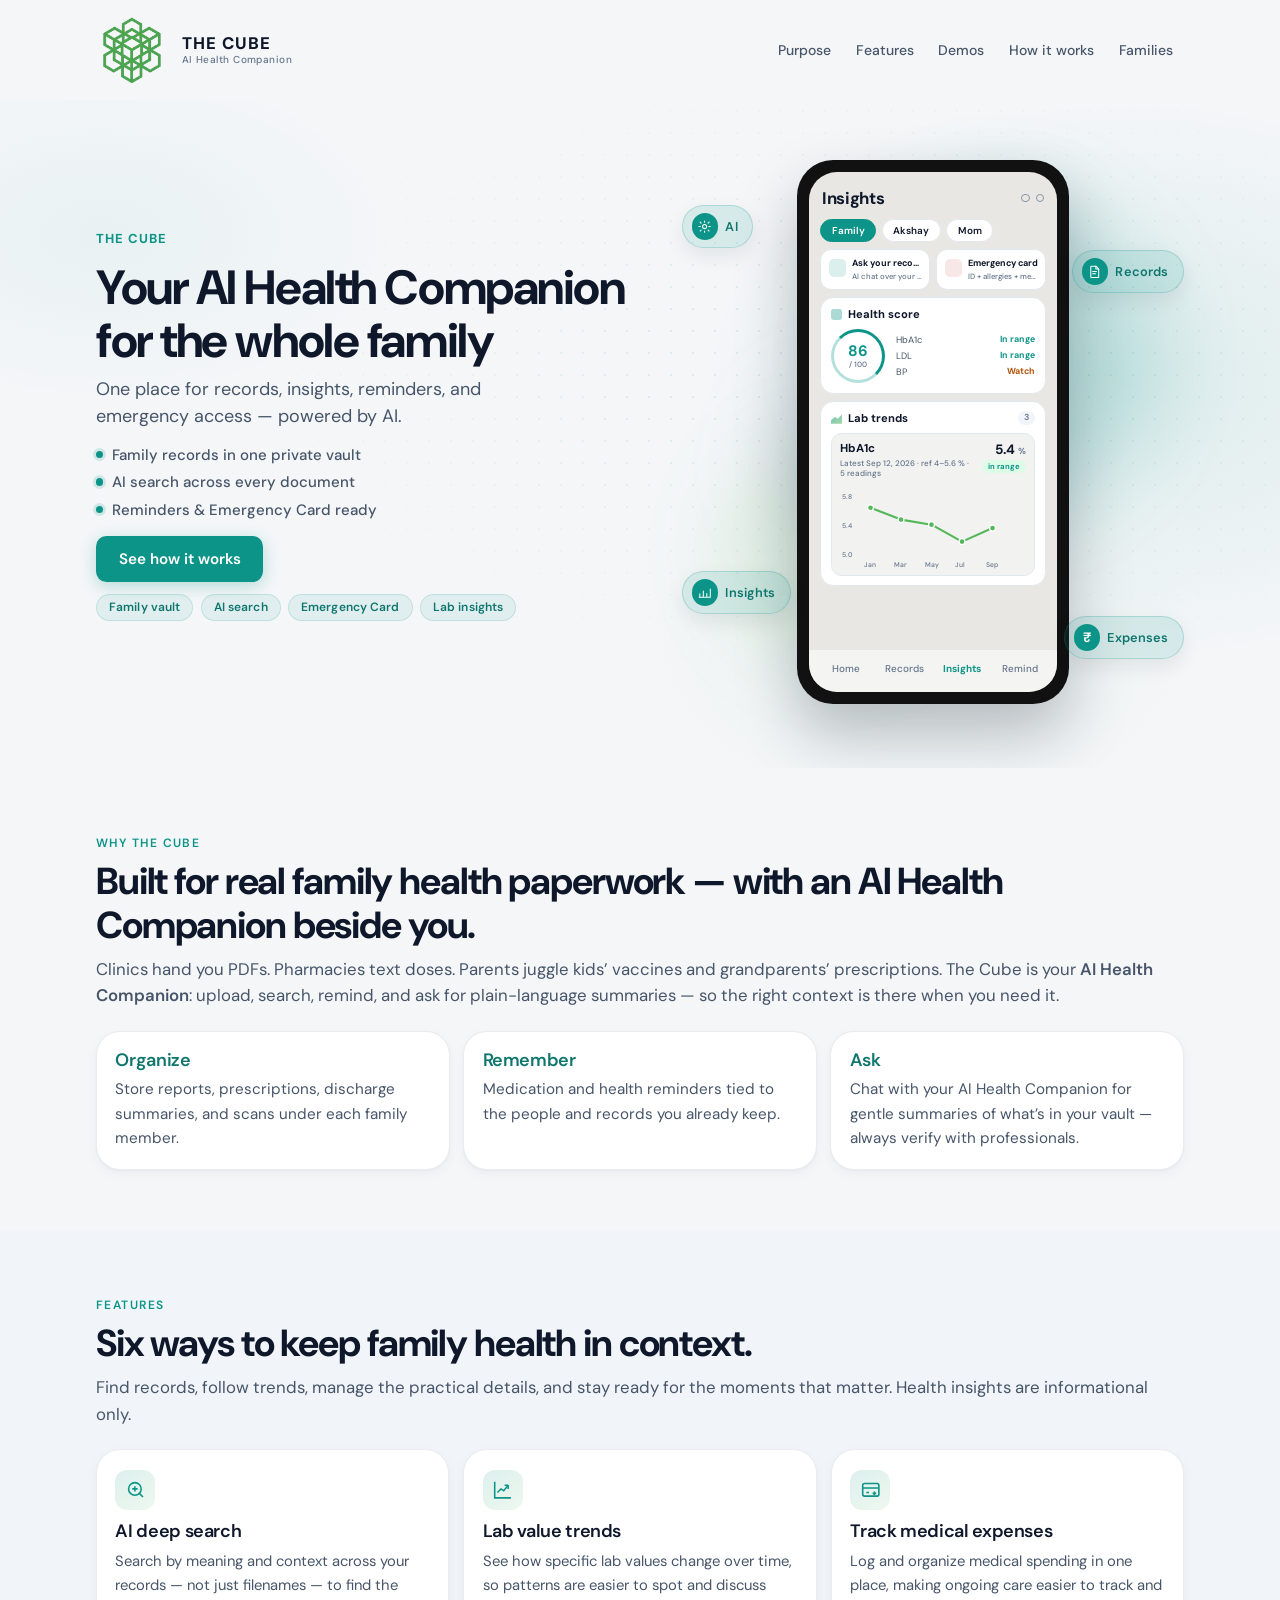
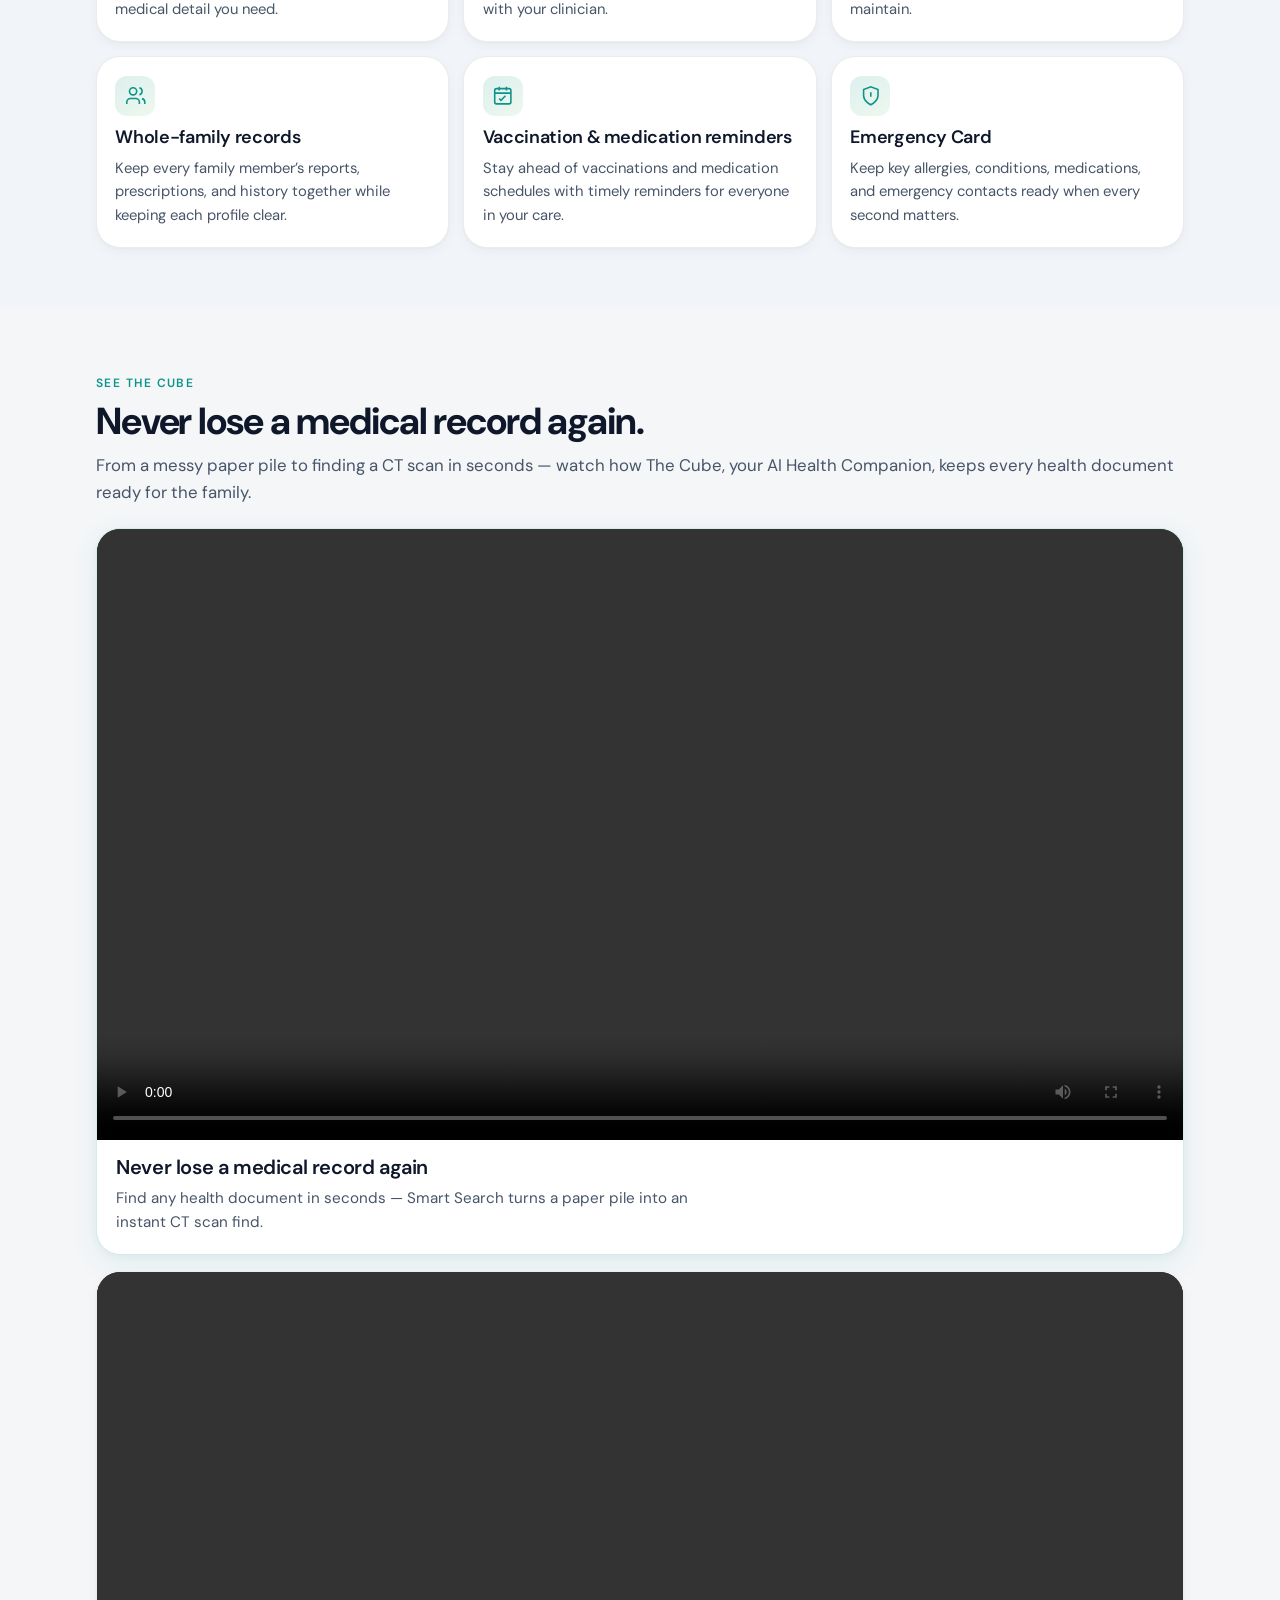
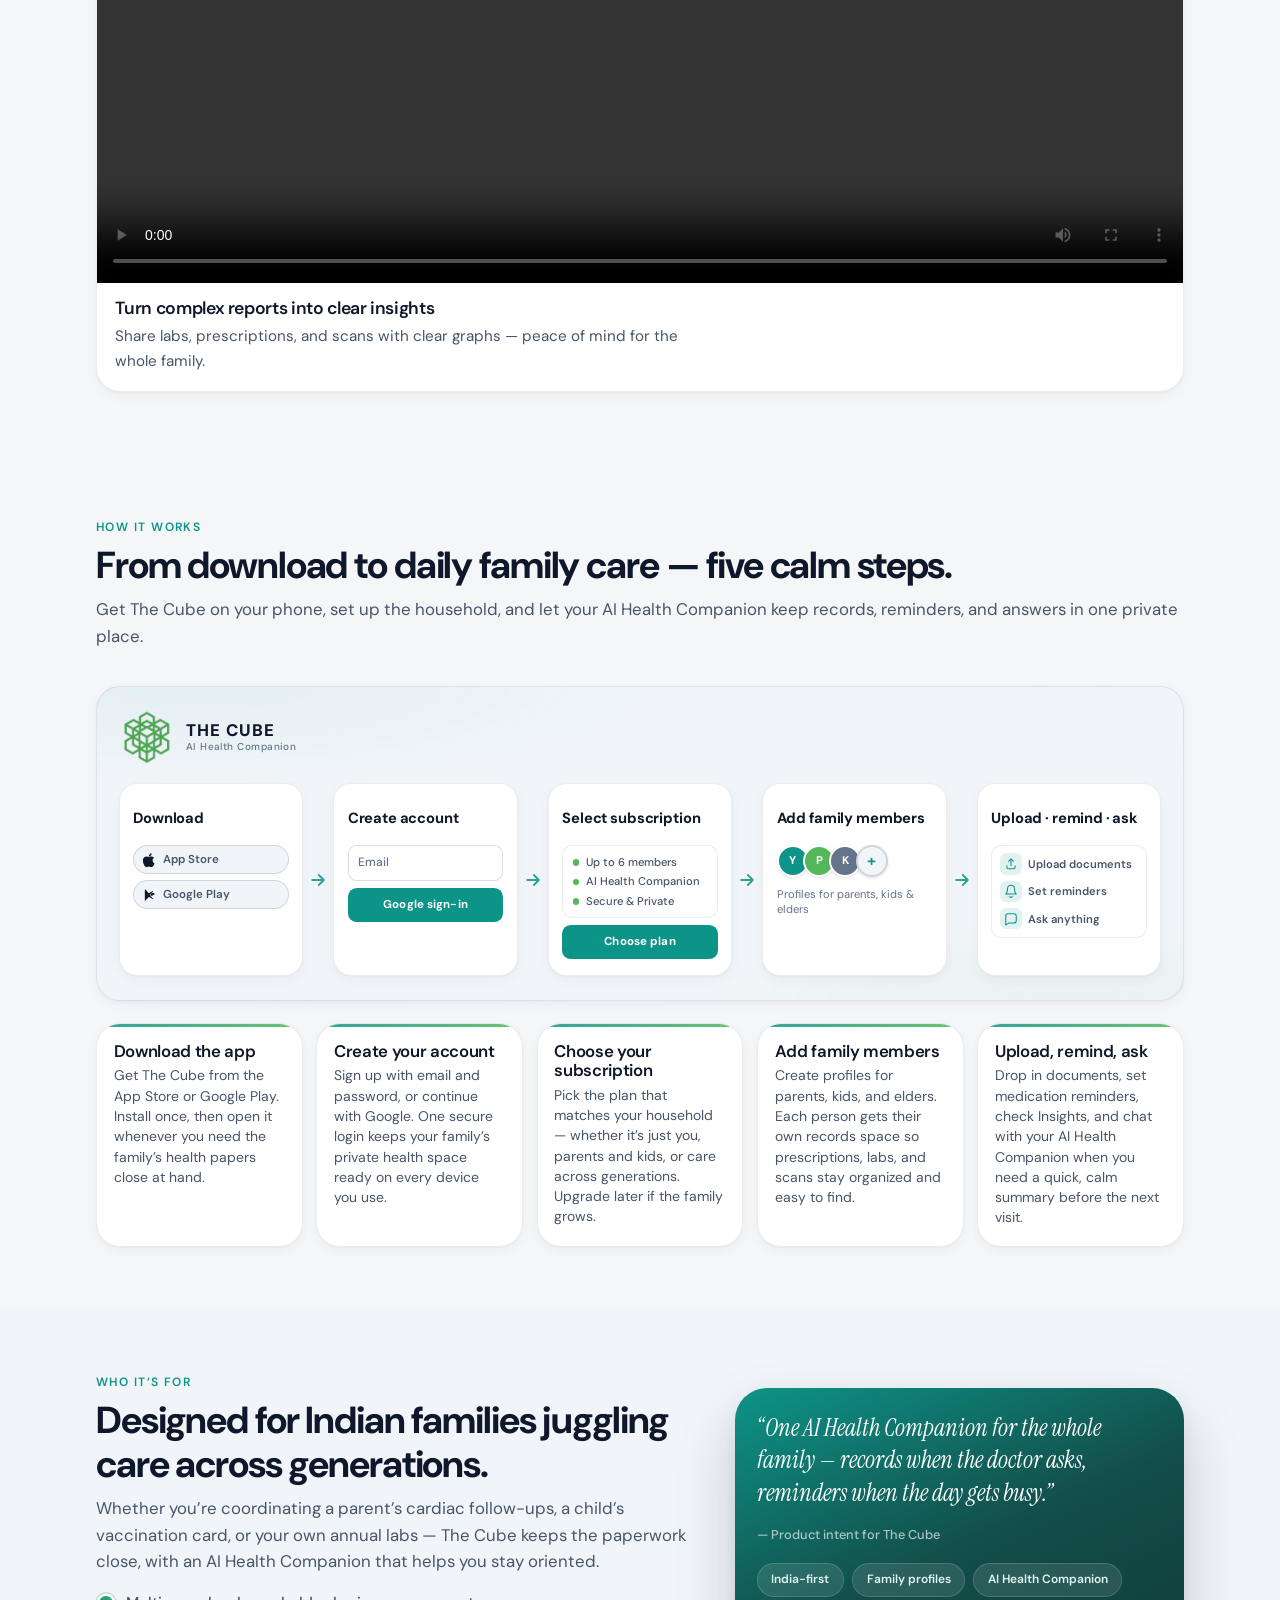
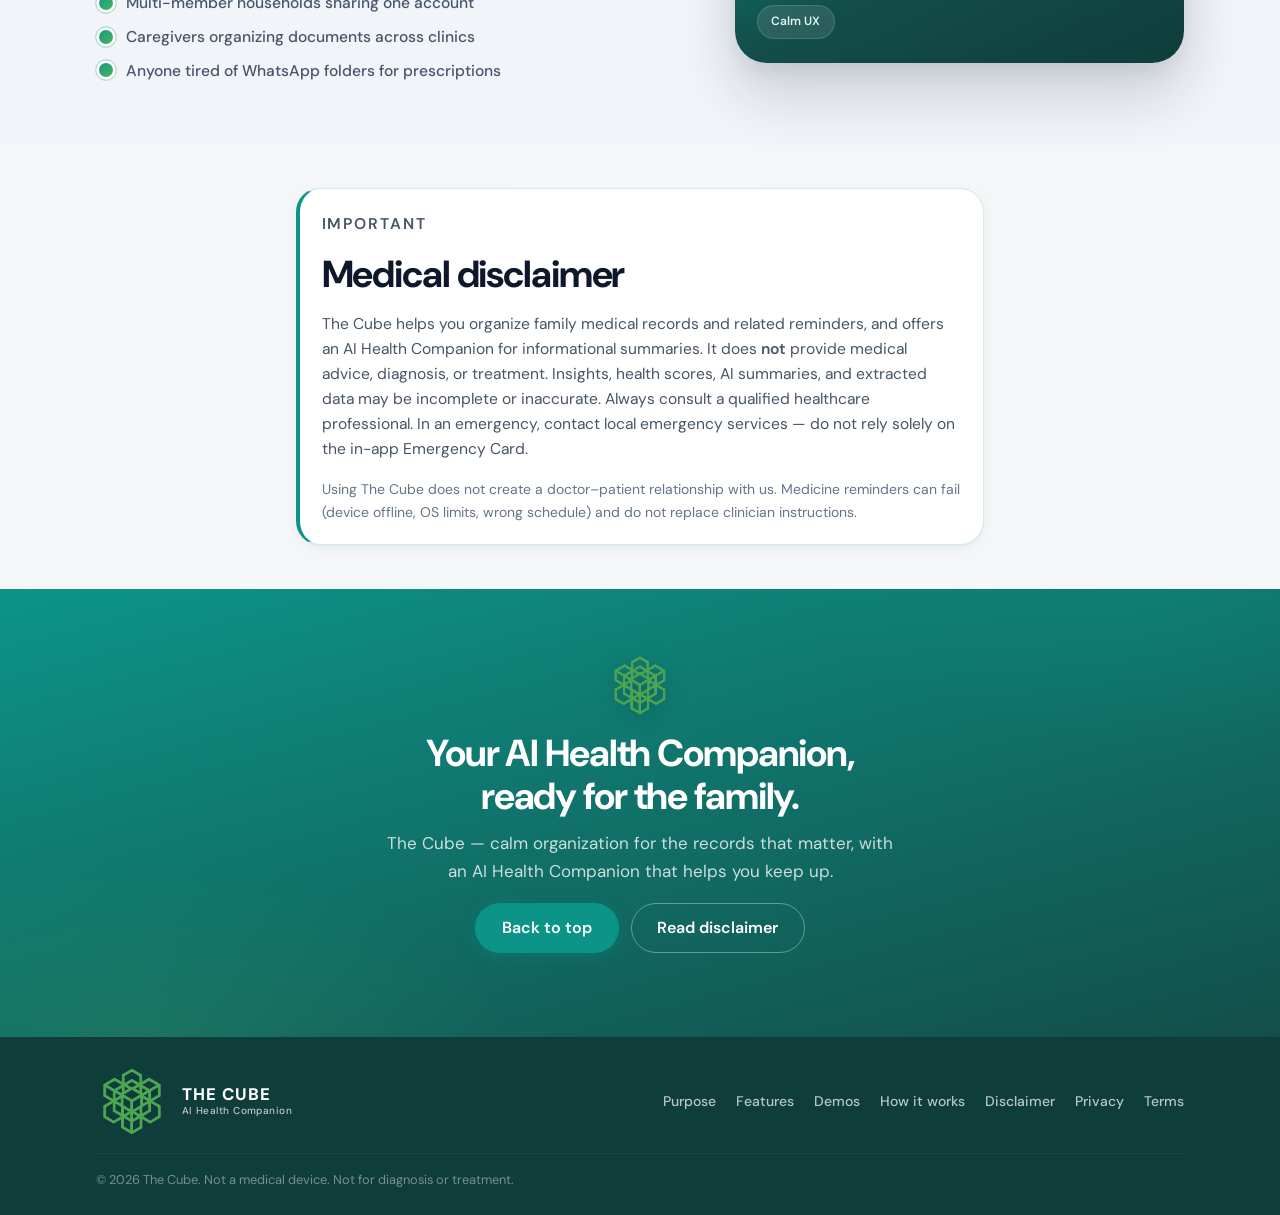
==== commit 6326e937: "Add Disclaimer page and footer link; keep homepage disclaimer" ====
--- a/index.html
+++ b/index.html
@@ -34,7 +34,6 @@
         <a href="#demos">Demos</a>
         <a href="#how">How it works</a>
         <a href="#family">Families</a>
-        <a href="#disclaimer" class="nav-muted">Disclaimer</a>
       </nav>
     </div>
   </header>
@@ -558,7 +557,7 @@
         <a href="#features">Features</a>
         <a href="#demos">Demos</a>
         <a href="#how">How it works</a>
-        <a href="#disclaimer">Disclaimer</a>
+        <a href="disclaimer.html">Disclaimer</a>
         <a href="privacy.html">Privacy</a>
         <a href="terms.html">Terms</a>
       </nav>
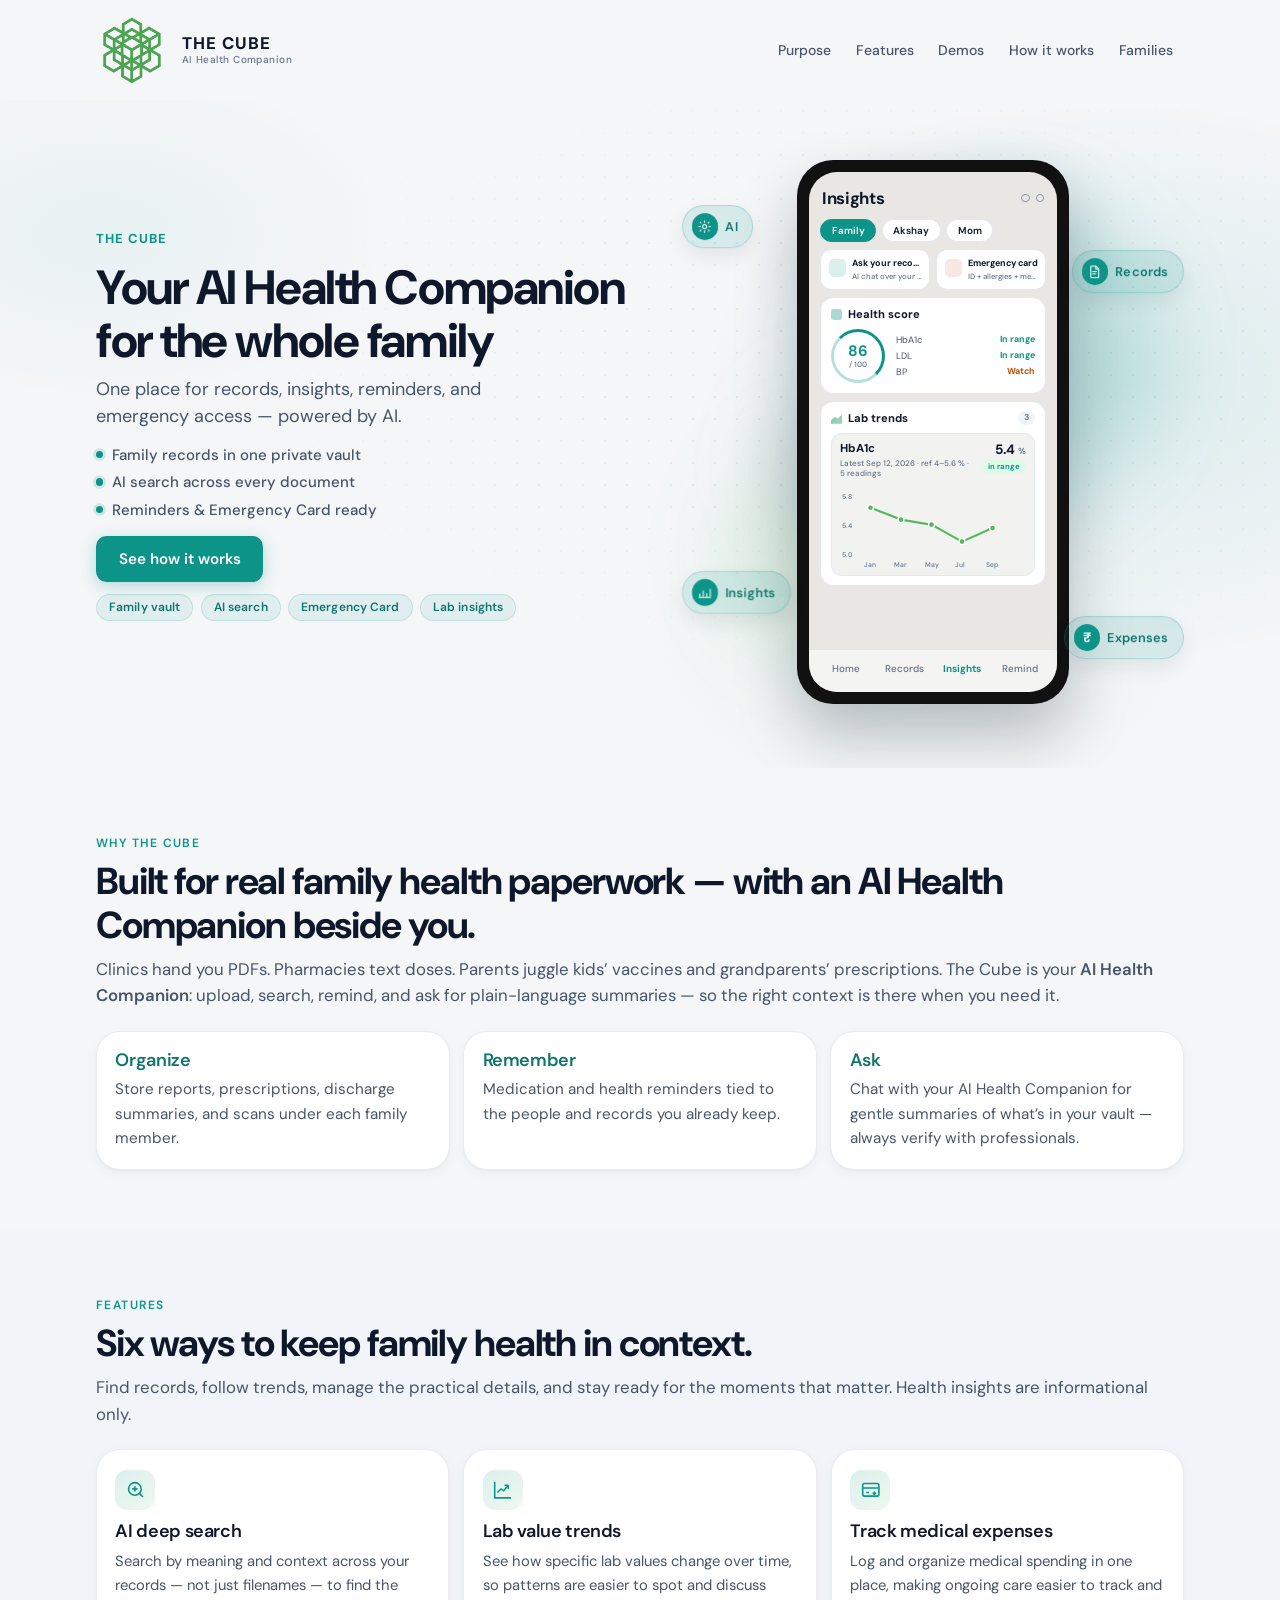
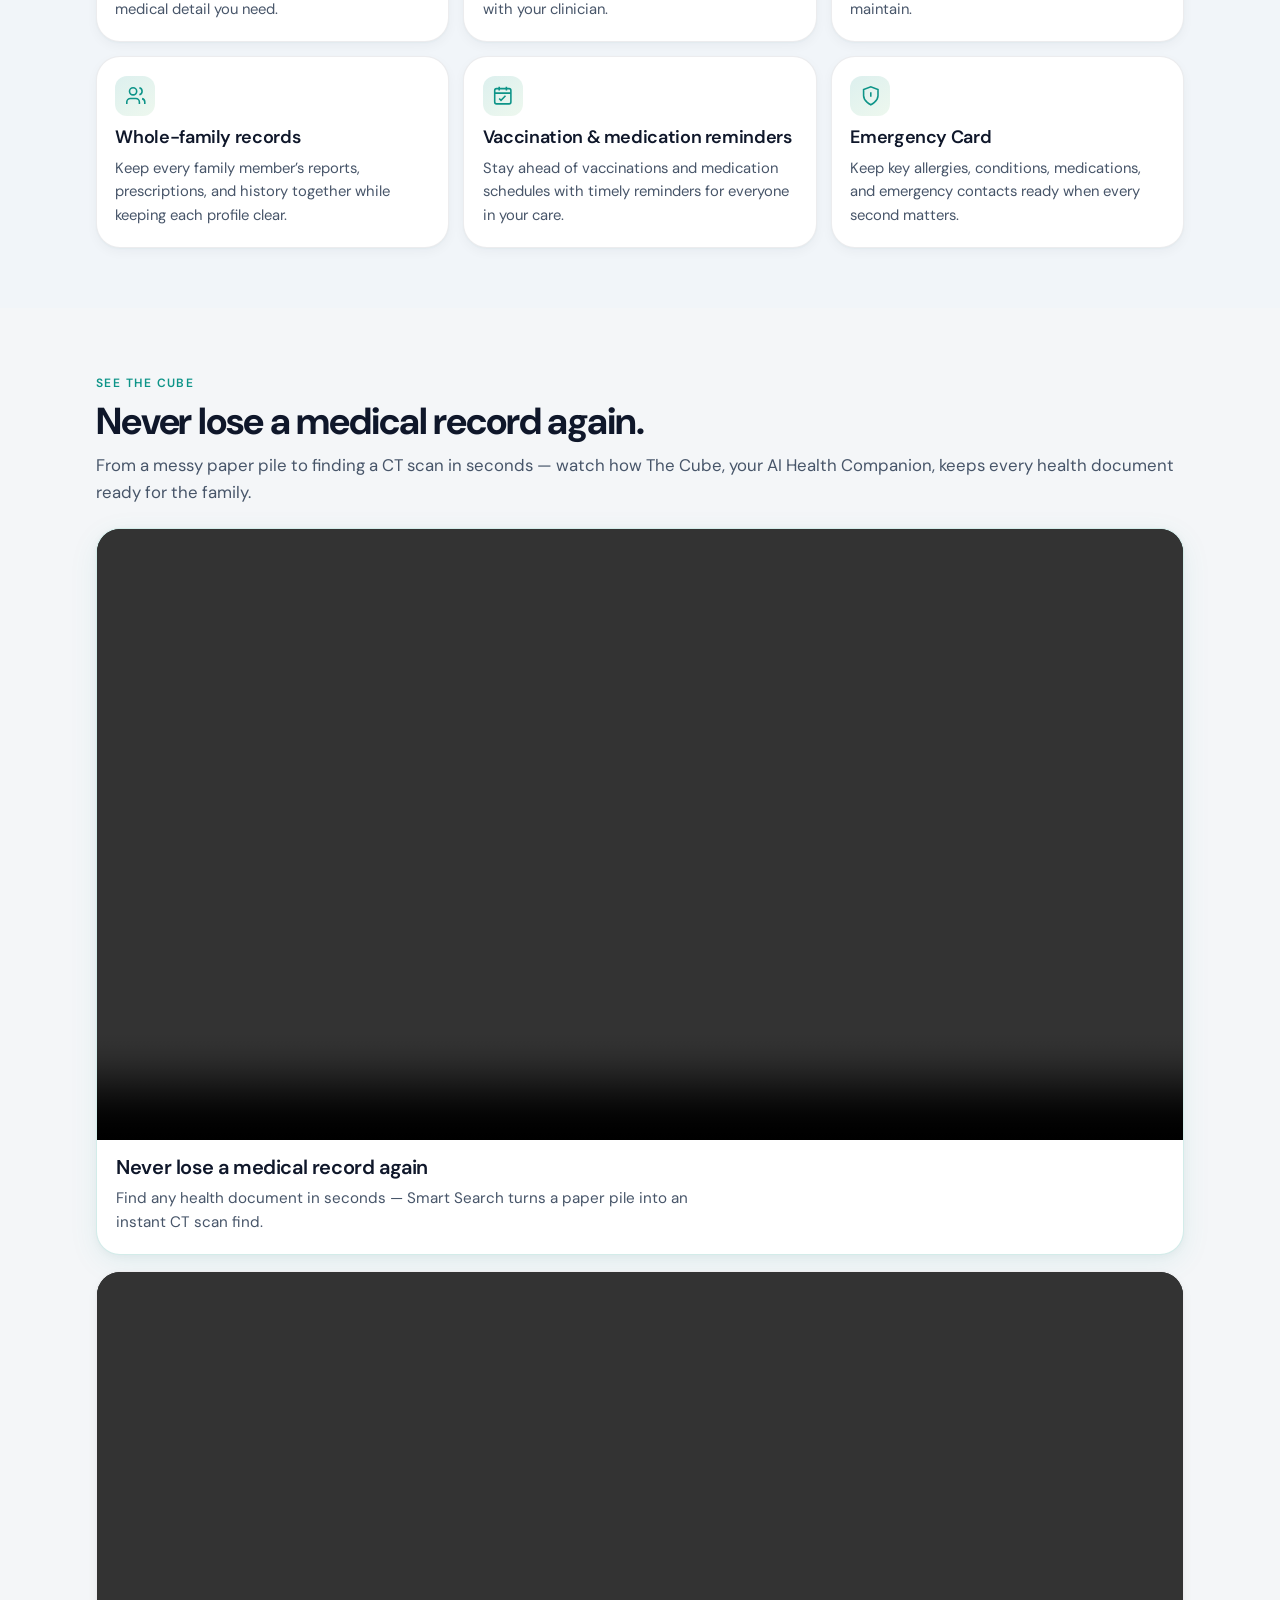
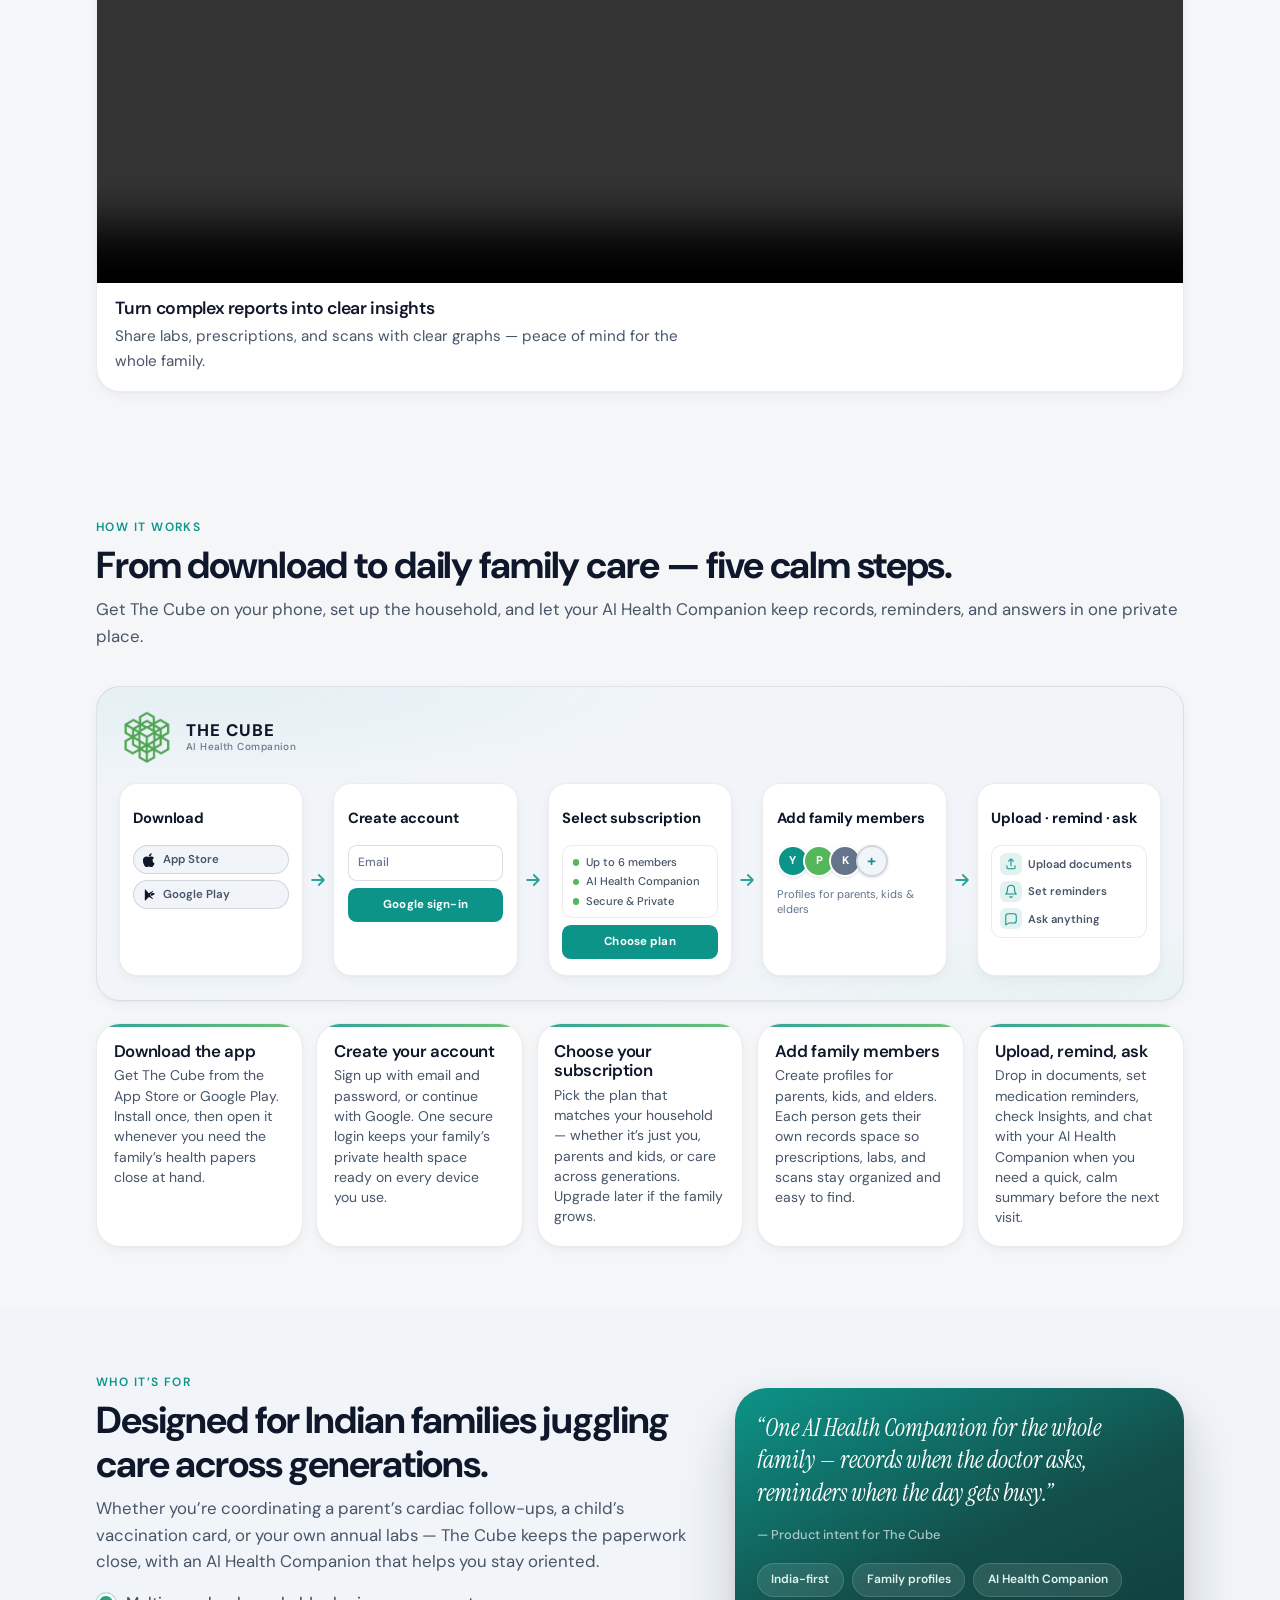
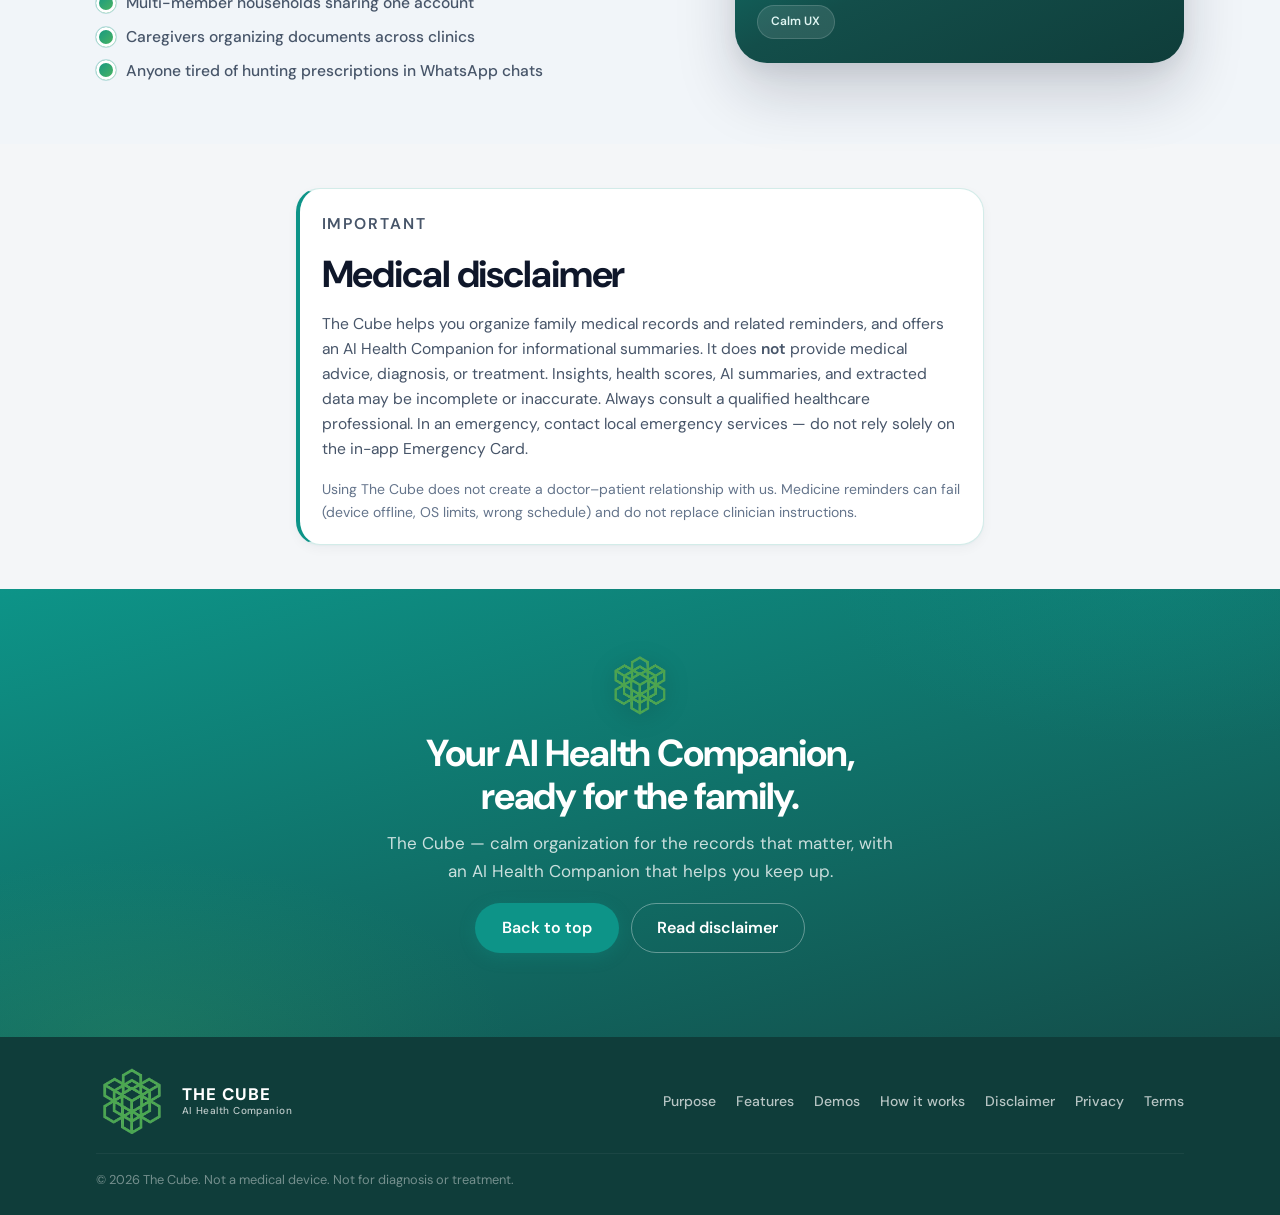
==== commit 30d3fc43: "Clarify the WhatsApp prescriptions line "WhatsApp folders" was confusing. Say people are hunting pre" ====
--- a/index.html
+++ b/index.html
@@ -489,7 +489,7 @@
           <ul class="check-list">
             <li>Multi-member households sharing one account</li>
             <li>Caregivers organizing documents across clinics</li>
-            <li>Anyone tired of WhatsApp folders for prescriptions</li>
+            <li>Anyone tired of hunting prescriptions in WhatsApp chats</li>
           </ul>
         </div>
         <div class="family-panel reveal">
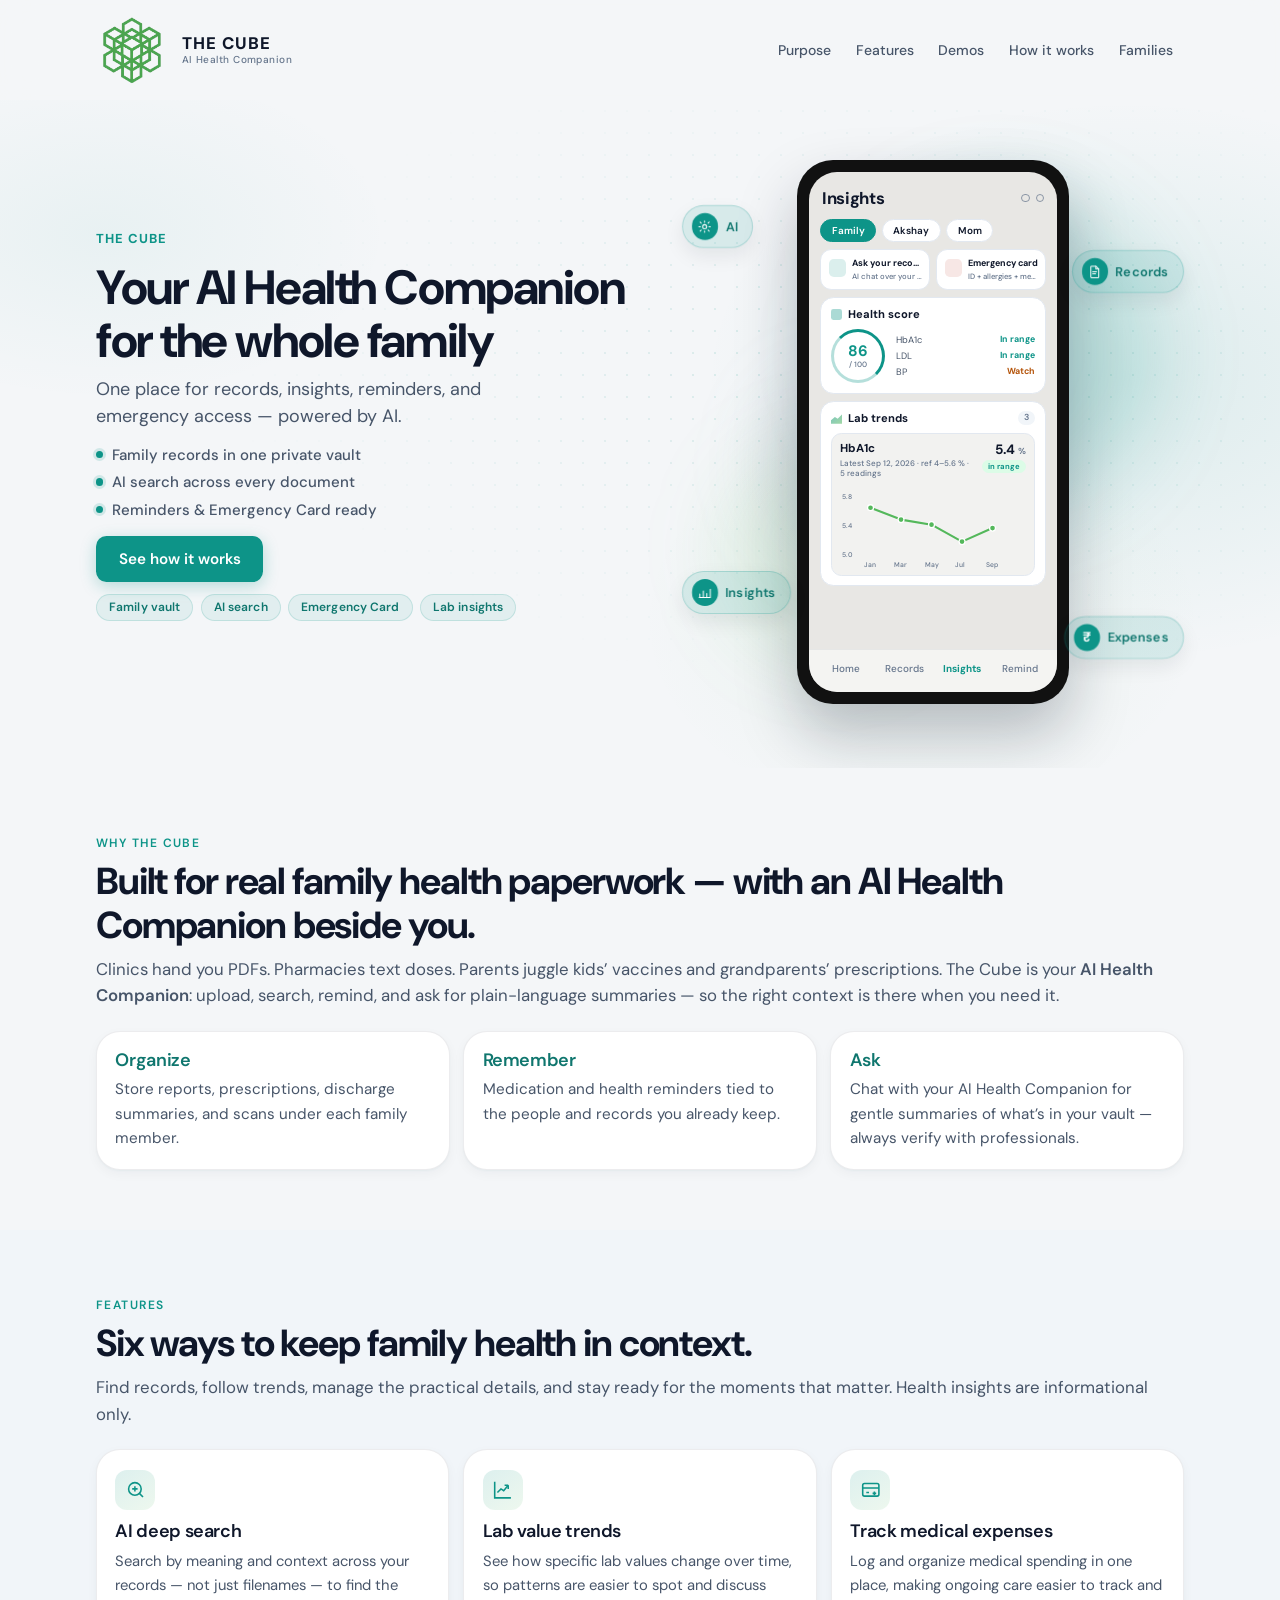
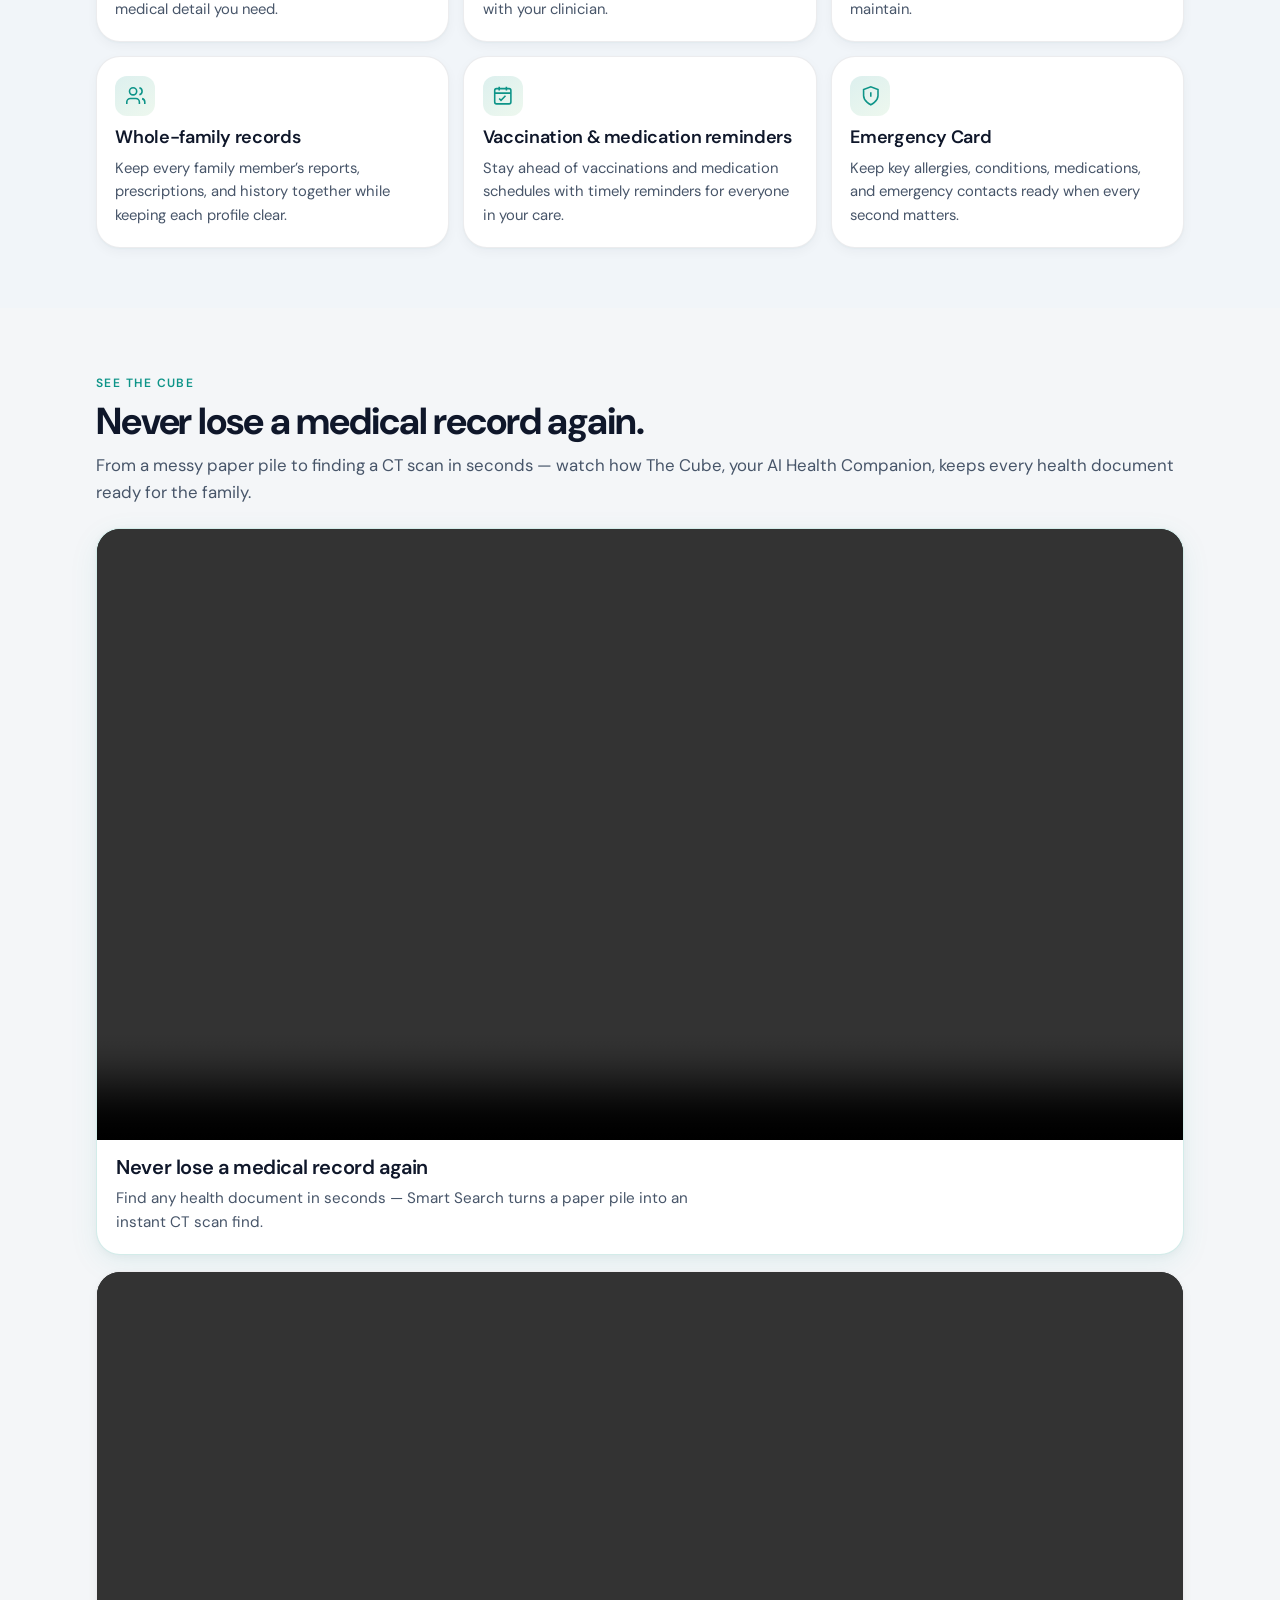
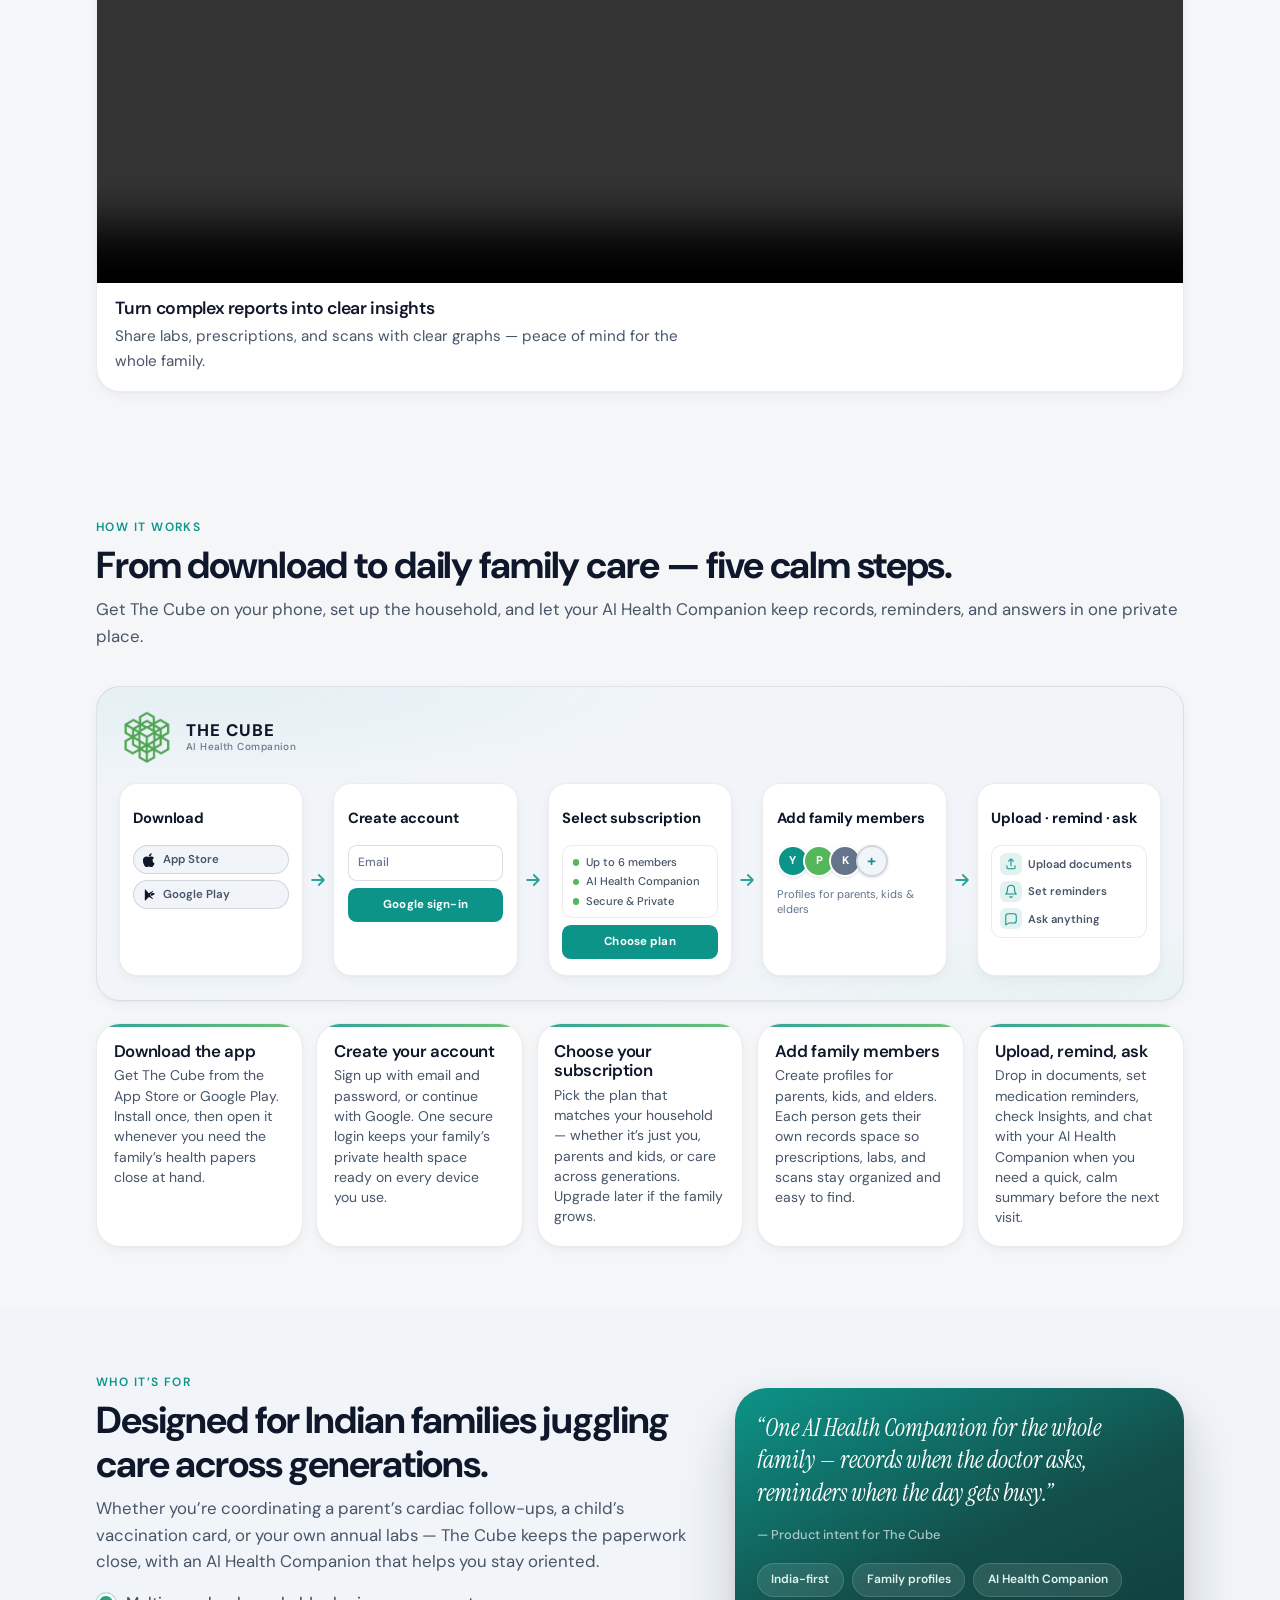
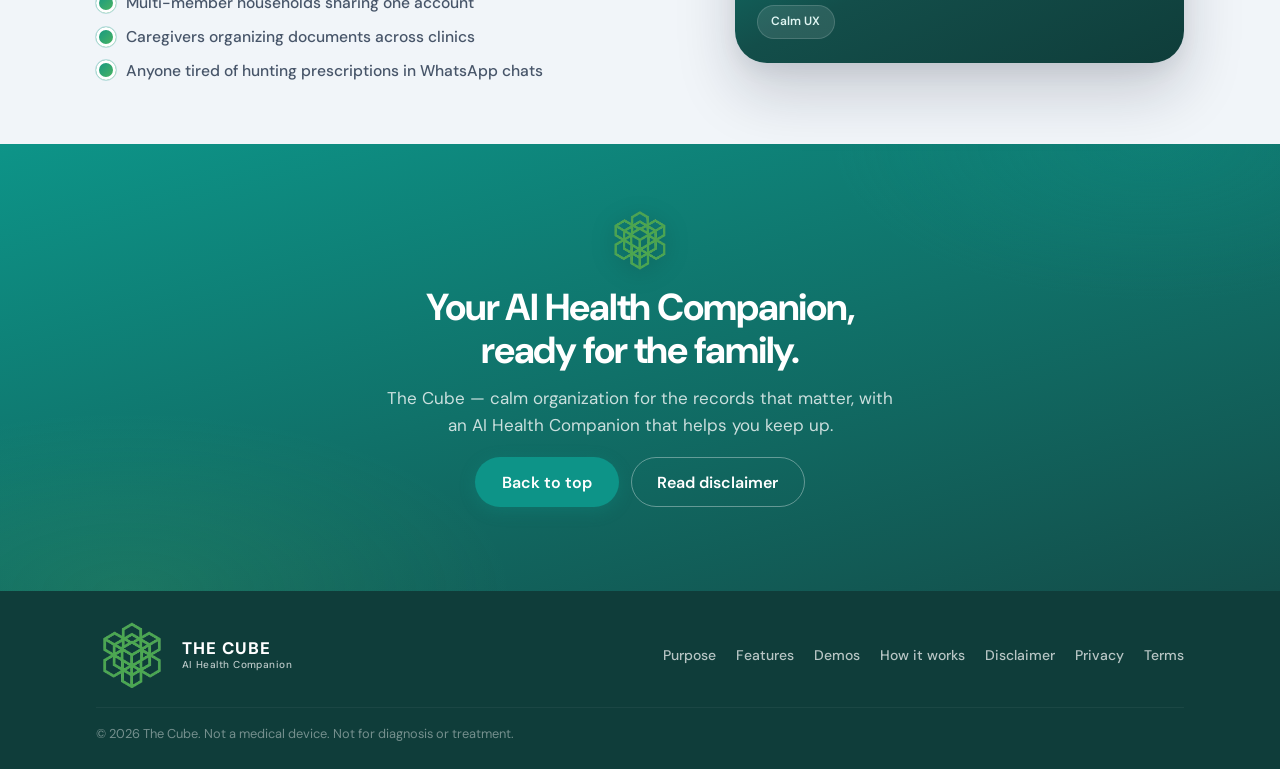
==== commit 2cde3561: "Remove homepage disclaimer section; link CTA to Disclaimer page" ====
--- a/index.html
+++ b/index.html
@@ -507,28 +507,6 @@
       </div>
     </section>
 
-    <!-- Disclaimer -->
-    <section class="section disclaimer-section" id="disclaimer">
-      <div class="container narrow">
-        <div class="disclaimer-card reveal">
-          <p class="eyebrow">Important</p>
-          <h2>Medical disclaimer</h2>
-          <p>
-            The Cube helps you organize family medical records and related reminders,
-            and offers an AI Health Companion for informational summaries.
-            It does <strong>not</strong> provide medical advice, diagnosis, or treatment.
-            Insights, health scores, AI summaries, and extracted data may be incomplete or inaccurate.
-            Always consult a qualified healthcare professional.
-            In an emergency, contact local emergency services — do not rely solely on the in-app Emergency Card.
-          </p>
-          <p class="disclaimer-note">
-            Using The Cube does not create a doctor–patient relationship with us.
-            Medicine reminders can fail (device offline, OS limits, wrong schedule) and do not replace clinician instructions.
-          </p>
-        </div>
-      </div>
-    </section>
-
     <!-- CTA -->
     <section class="section cta-section" id="cta">
       <div class="container cta-inner">
@@ -537,7 +515,7 @@
         <p>The Cube — calm organization for the records that matter, with an AI Health Companion that helps you keep up.</p>
         <div class="hero-actions cta-actions">
           <a href="#top" class="btn btn-primary btn-lg">Back to top</a>
-          <a href="#disclaimer" class="btn btn-ghost-light btn-lg">Read disclaimer</a>
+          <a href="disclaimer.html" class="btn btn-ghost-light btn-lg">Read disclaimer</a>
         </div>
       </div>
     </section>
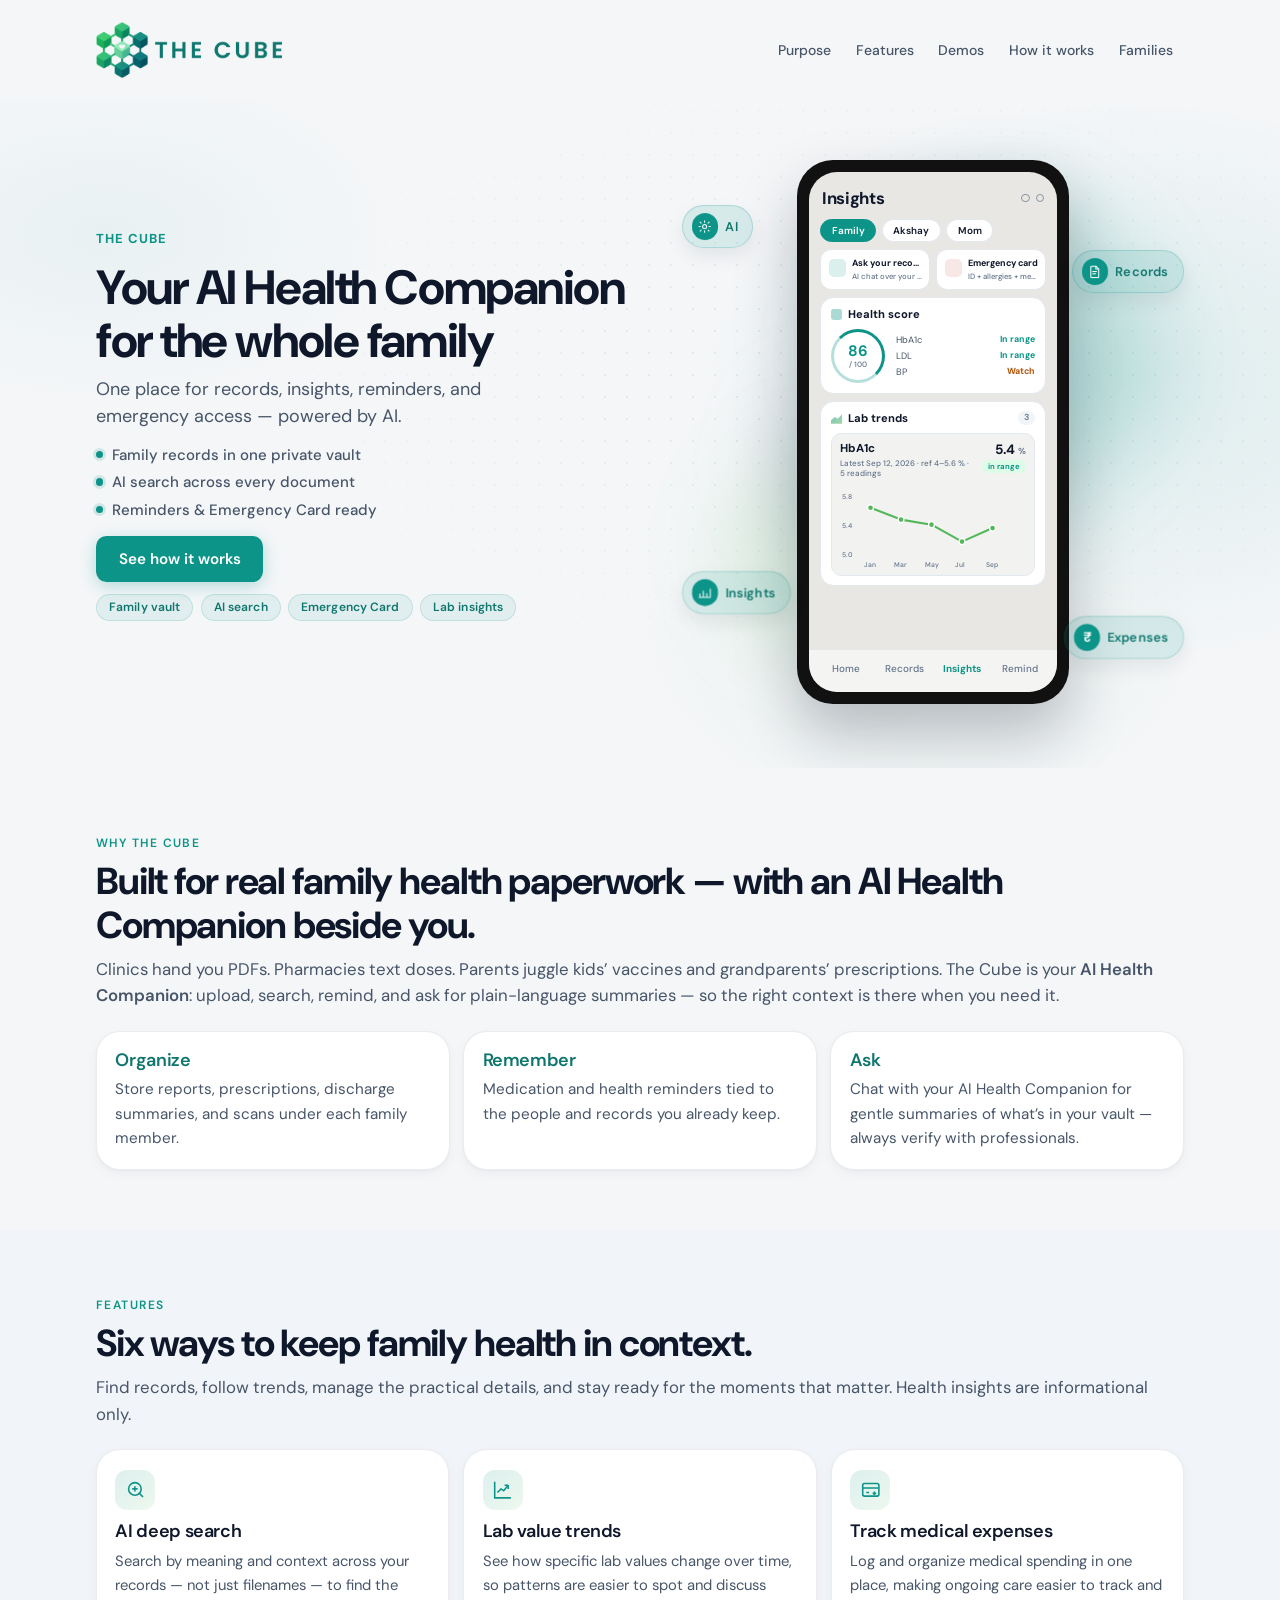
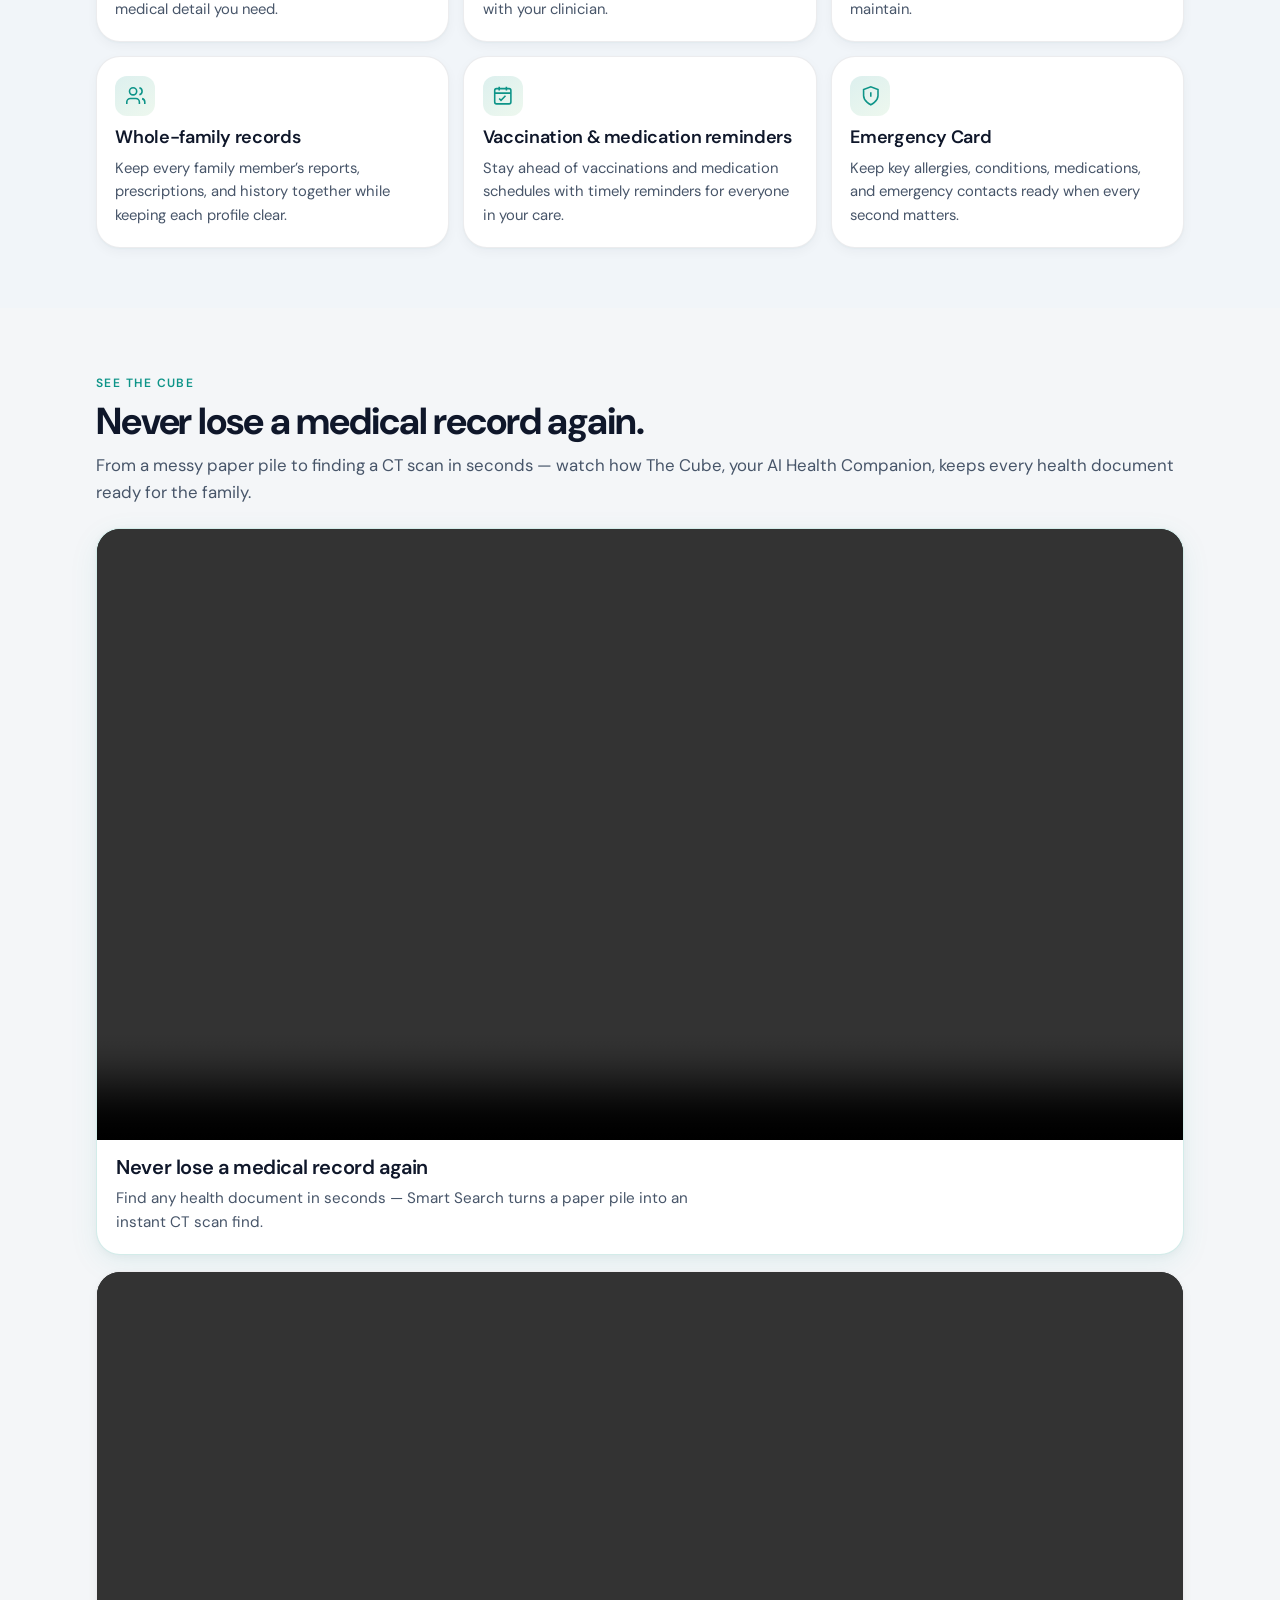
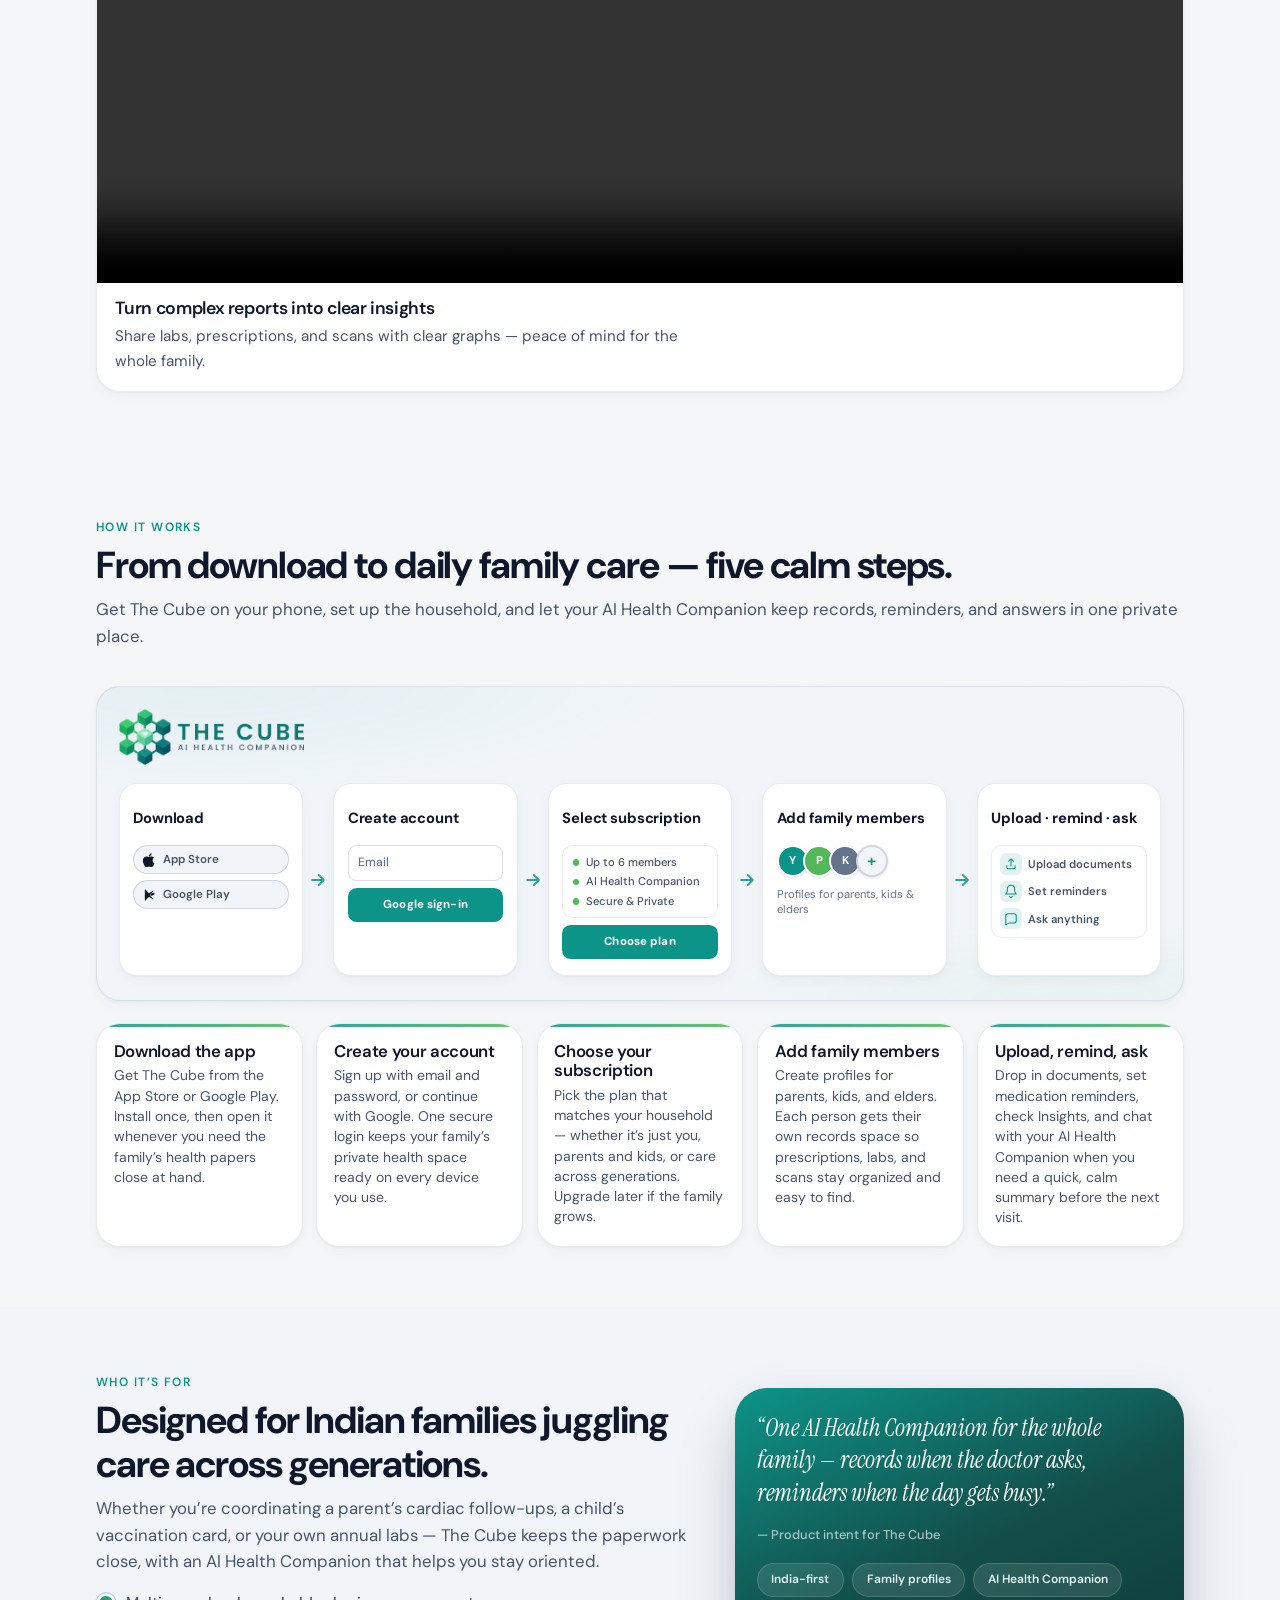
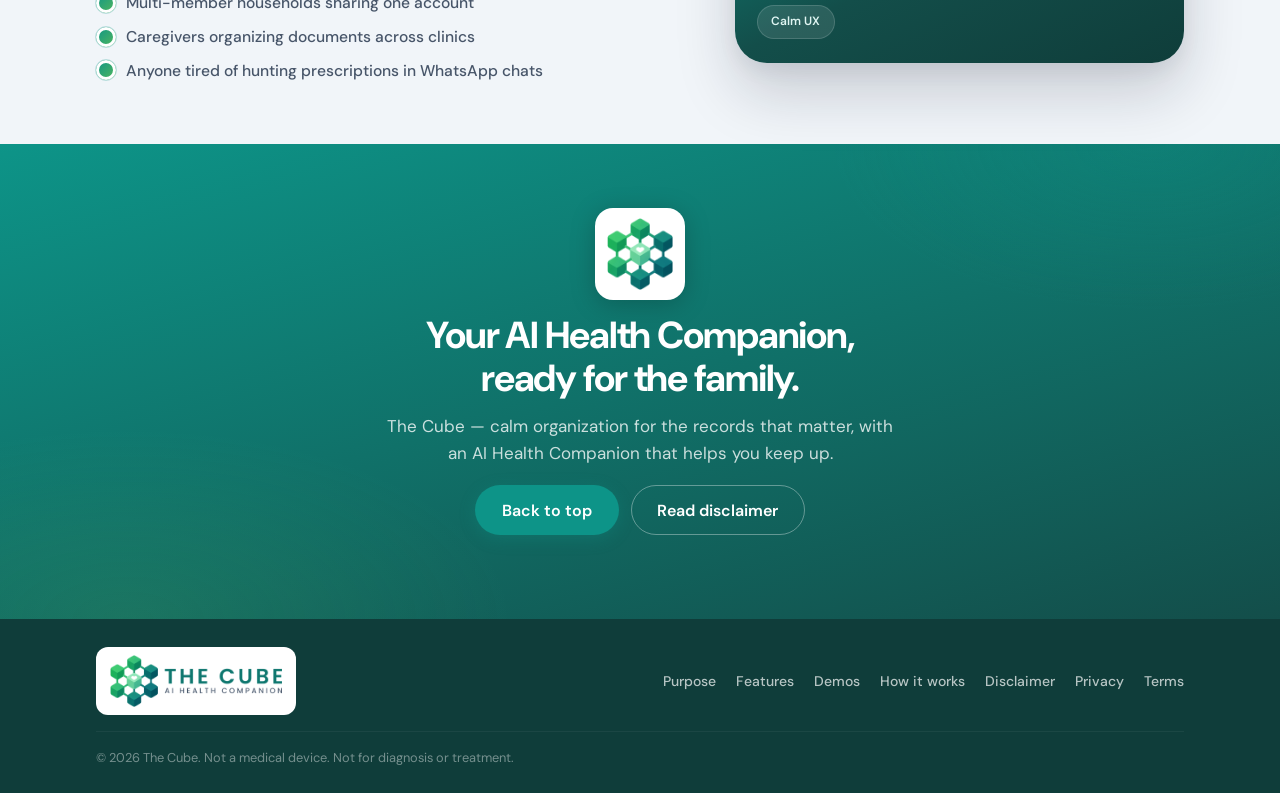
==== commit 5656c5e5: "Switch to new The Cube logo (approved 2026-10-13): header, footer, CTA, How it works, favicons, og i" ====
--- a/index.html
+++ b/index.html
@@ -9,8 +9,24 @@
   <link rel="preconnect" href="https://fonts.googleapis.com" />
   <link rel="preconnect" href="https://fonts.gstatic.com" crossorigin />
   <link href="https://fonts.googleapis.com/css2?family=DM+Sans:ital,opsz,wght@0,9..40,400;0,9..40,500;0,9..40,600;0,9..40,700;0,9..40,800;1,9..40,400&family=Instrument+Serif:ital@0;1&display=swap" rel="stylesheet" />
-  <link rel="stylesheet" href="styles.css?v=floatm1" />
-  <link rel="icon" type="image/png" href="assets/the-cube-logo-transparent.png" />
+  <link rel="stylesheet" href="styles.css?v=20261013a" />
+  <link rel="icon" href="/favicon.ico?v=20261013a" sizes="any" />
+  <link rel="icon" type="image/png" sizes="32x32" href="assets/favicon-32.png?v=20261013a" />
+  <link rel="icon" type="image/png" sizes="16x16" href="assets/favicon-16.png?v=20261013a" />
+  <link rel="apple-touch-icon" sizes="180x180" href="assets/apple-touch-icon.png?v=20261013a" />
+  <meta property="og:type" content="website" />
+  <meta property="og:site_name" content="The Cube" />
+  <meta property="og:title" content="The Cube — your AI Health Companion" />
+  <meta property="og:description" content="The Cube — your AI Health Companion. Organize family records, reminders, and insights in one calm, private place. Not medical advice." />
+  <meta property="og:url" content="https://thecubelife.in/" />
+  <meta property="og:image" content="https://thecubelife.in/assets/og-image.png?v=20261013a" />
+  <meta property="og:image:width" content="1200" />
+  <meta property="og:image:height" content="630" />
+  <meta property="og:image:alt" content="The Cube — AI Health Companion logo" />
+  <meta name="twitter:card" content="summary_large_image" />
+  <meta name="twitter:title" content="The Cube — your AI Health Companion" />
+  <meta name="twitter:description" content="The Cube — your AI Health Companion. Organize family records, reminders, and insights in one calm, private place. Not medical advice." />
+  <meta name="twitter:image" content="https://thecubelife.in/assets/og-image.png?v=20261013a" />
 </head>
 <body>
   <a class="skip-link" href="#main">Skip to content</a>
@@ -18,11 +34,7 @@
   <header class="site-header" id="top">
     <div class="container header-inner">
       <a class="brand" href="#top" aria-label="The Cube home">
-        <img src="assets/the-cube-mark.png" alt="" width="72" height="72" class="brand-logo" />
-        <span class="brand-text">
-          <span class="brand-name">THE CUBE</span>
-          <span class="brand-sub">AI Health Companion</span>
-        </span>
+        <img src="assets/the-cube-horizontal.png?v=20261013a" alt="The Cube" width="477" height="144" class="brand-logo" />
       </a>
       <button class="nav-toggle" type="button" aria-expanded="false" aria-controls="site-nav" aria-label="Open menu">
         <span class="nav-toggle-bar"></span>
@@ -343,17 +355,7 @@
           </div>
           <div class="how-flow">
             <div class="how-flow-brand">
-              <img
-                src="assets/the-cube-mark.png"
-                alt=""
-                width="64"
-                height="64"
-                class="how-flow-logo"
-              />
-              <span class="brand-text">
-                <span class="brand-name">THE CUBE</span>
-                <span class="brand-sub">AI Health Companion</span>
-              </span>
+              <img src="assets/the-cube-horizontal-tagline.png?v=20261013a" alt="The Cube — AI Health Companion" width="424" height="128" class="how-flow-logo" />
             </div>
             <div class="how-flow-steps" aria-label="Five steps to get started">
               <article class="how-flow-card">
@@ -510,7 +512,7 @@
     <!-- CTA -->
     <section class="section cta-section" id="cta">
       <div class="container cta-inner">
-        <img src="assets/the-cube-mark.png" alt="" width="72" height="72" class="cta-logo" />
+        <img src="assets/the-cube-symbol.png?v=20261013a" alt="" width="149" height="160" class="cta-logo" />
         <h2>Your AI Health Companion, ready for the family.</h2>
         <p>The Cube — calm organization for the records that matter, with an AI Health Companion that helps you keep up.</p>
         <div class="hero-actions cta-actions">
@@ -524,11 +526,7 @@
   <footer class="site-footer">
     <div class="container footer-inner">
       <div class="footer-brand">
-        <img src="assets/the-cube-mark.png" alt="" width="72" height="72" class="footer-logo" />
-        <div class="footer-brand-text">
-          <strong class="footer-brand-name">THE CUBE</strong>
-          <span class="footer-brand-sub">AI Health Companion</span>
-        </div>
+        <img src="assets/the-cube-horizontal-tagline.png?v=20261013a" alt="The Cube — AI Health Companion" width="424" height="128" class="footer-logo" />
       </div>
       <nav class="footer-nav" aria-label="Footer">
         <a href="#purpose">Purpose</a>
--- a/styles.css
+++ b/styles.css
@@ -1920,3 +1920,10 @@
   color: var(--teal-800) !important;
   font-weight: 700;
 }
+
+/* New logo (2026-10-13) */
+.brand-logo { width: auto; height: 56px; max-width: 60vw; }
+.footer-logo { width: auto; height: 52px; opacity: 1; filter: none; background: #fff; border-radius: 12px; padding: 8px 14px; box-sizing: content-box; }
+.how-flow-logo { width: auto; height: 3.5rem; }
+.cta-logo { width: auto; height: 72px; background: #fff; border-radius: 18px; padding: 10px 12px; box-sizing: content-box; filter: drop-shadow(0 4px 12px rgba(0,0,0,0.2)); display: block; }
+@media (max-width: 480px) { .brand-logo { height: 44px; } .footer-logo { height: 44px; } }
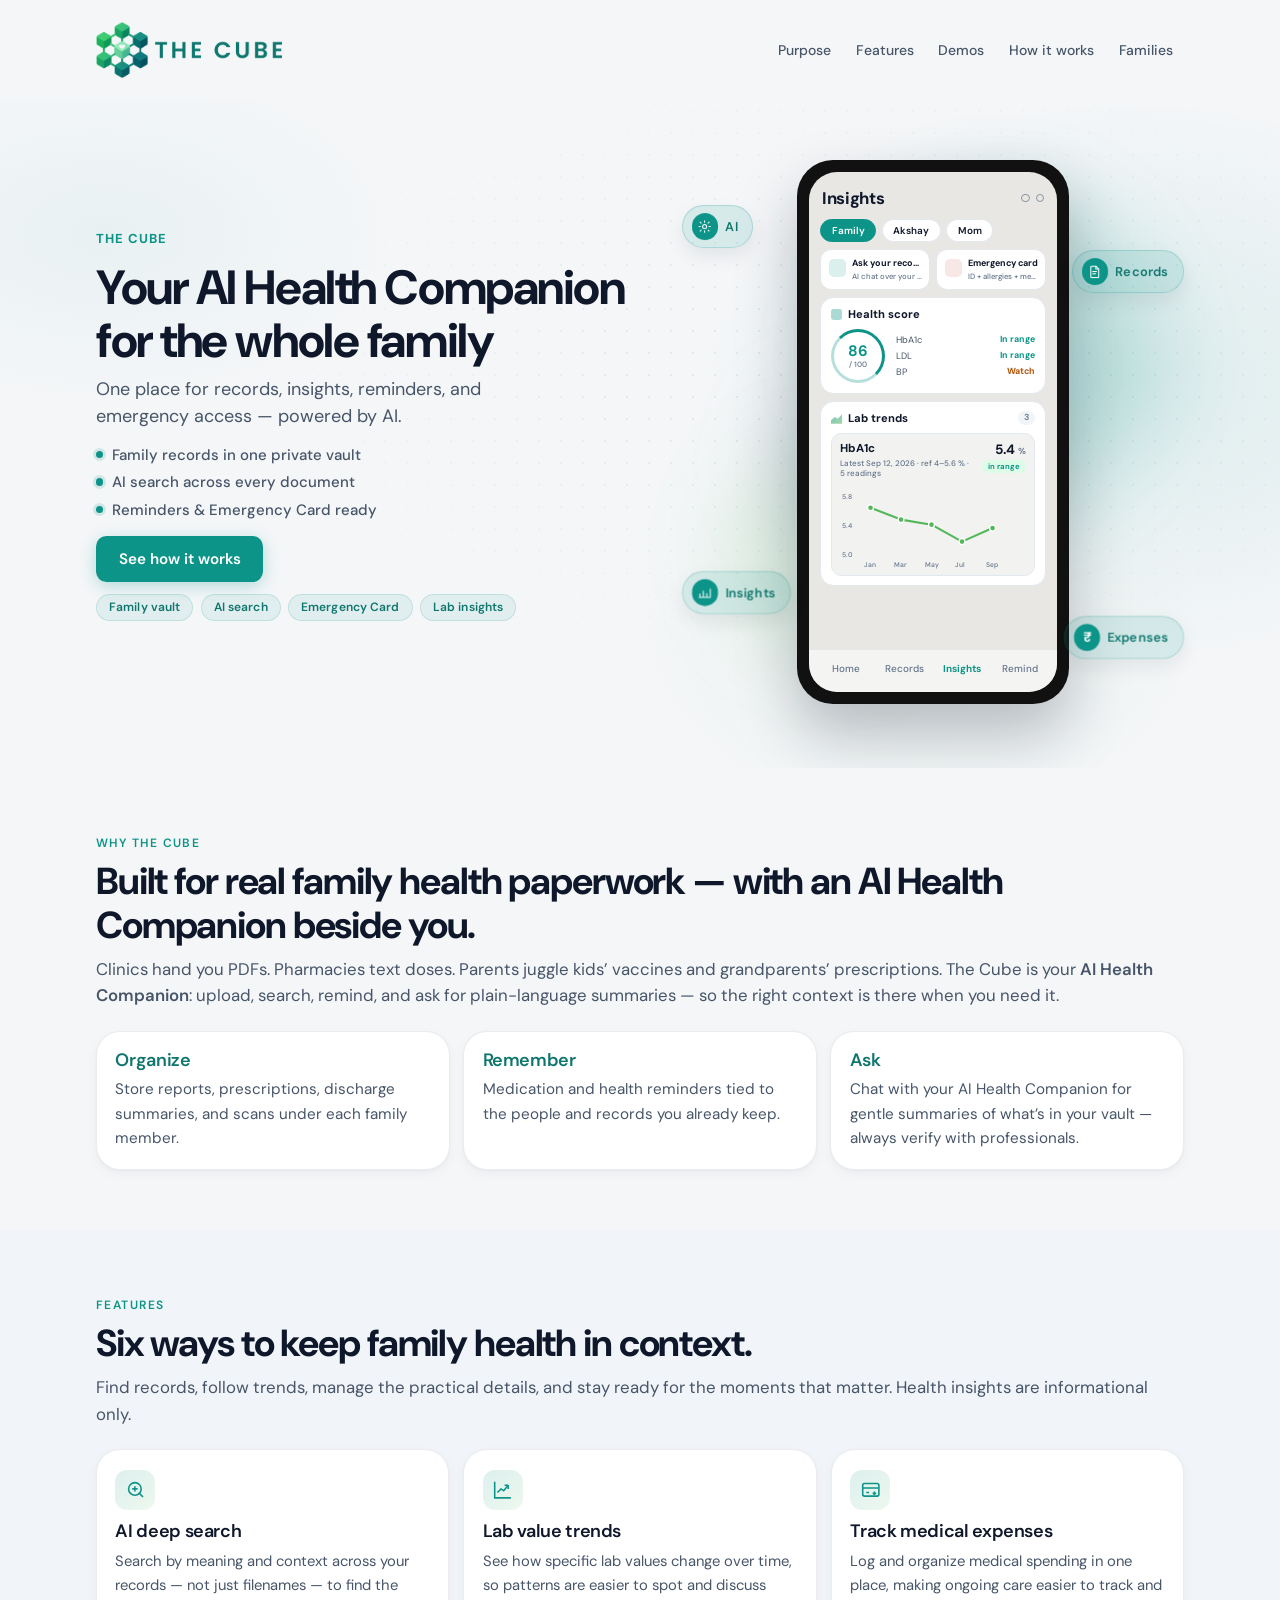
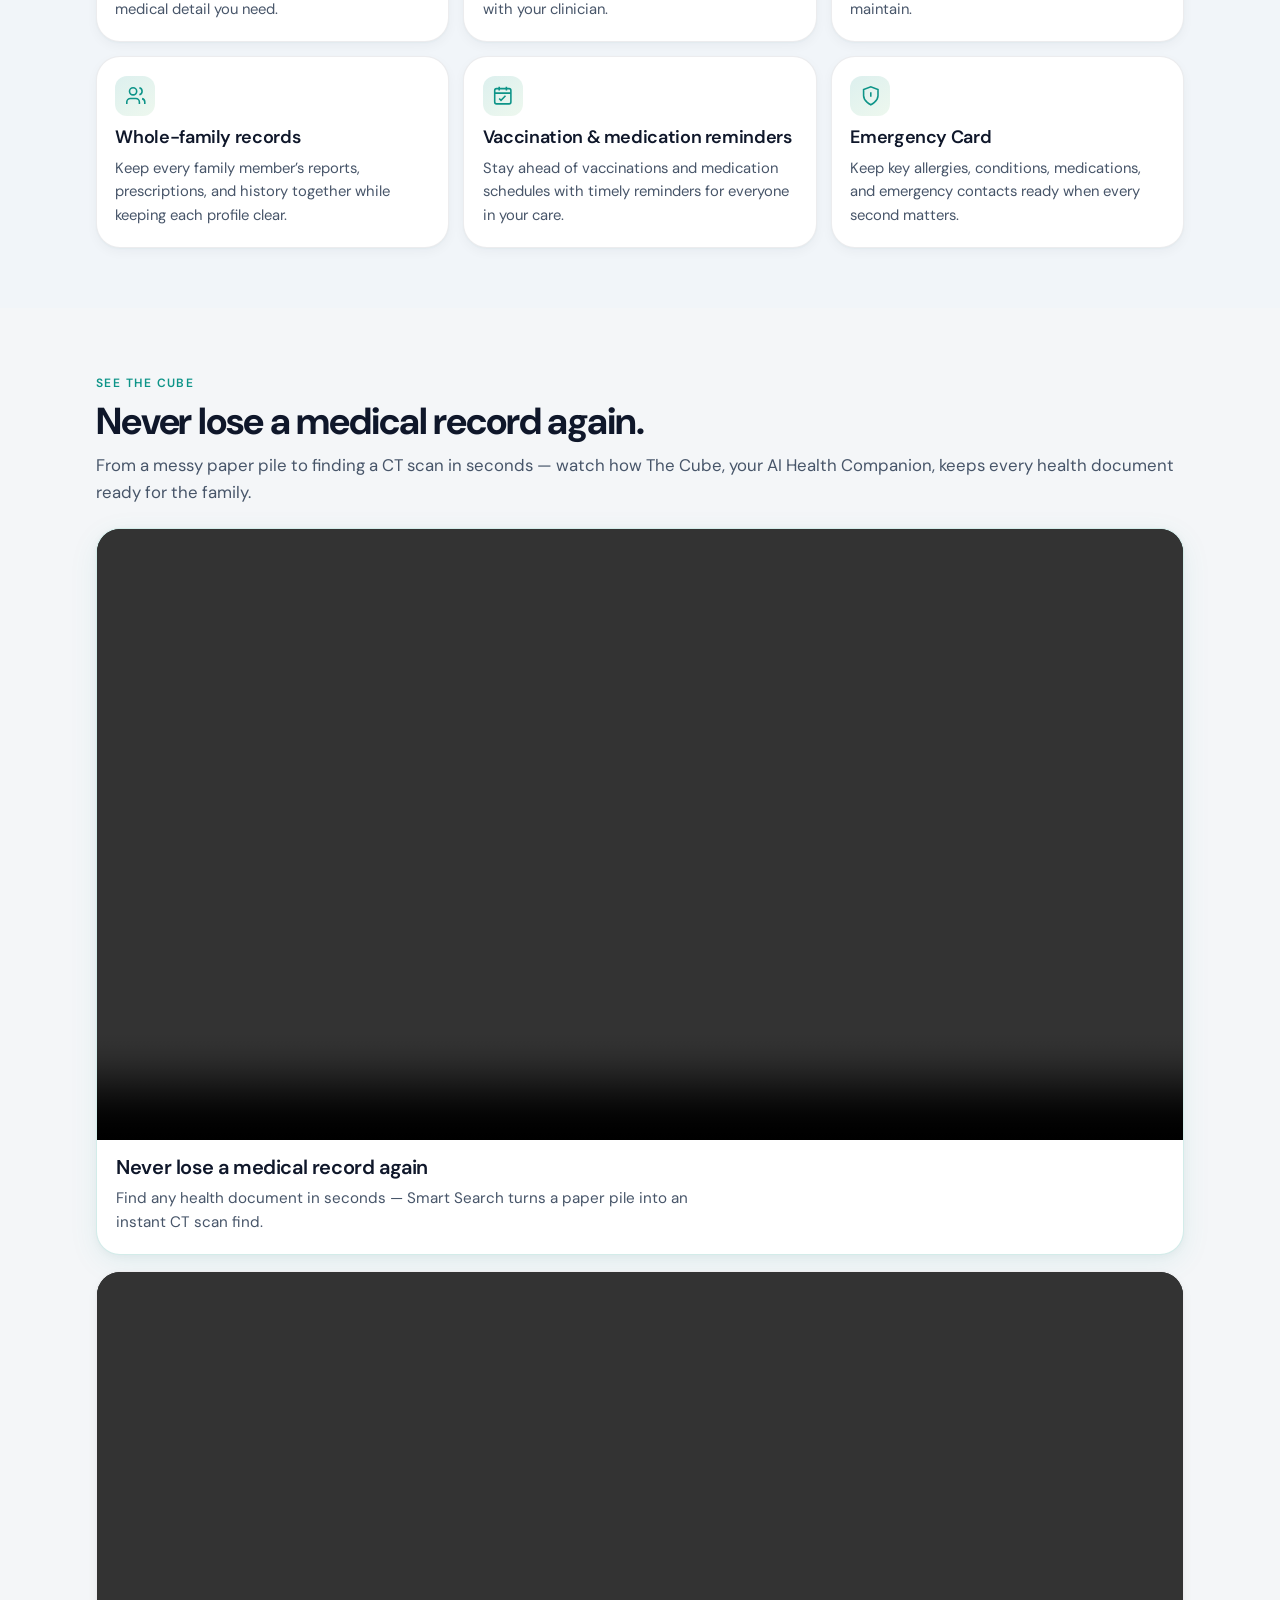
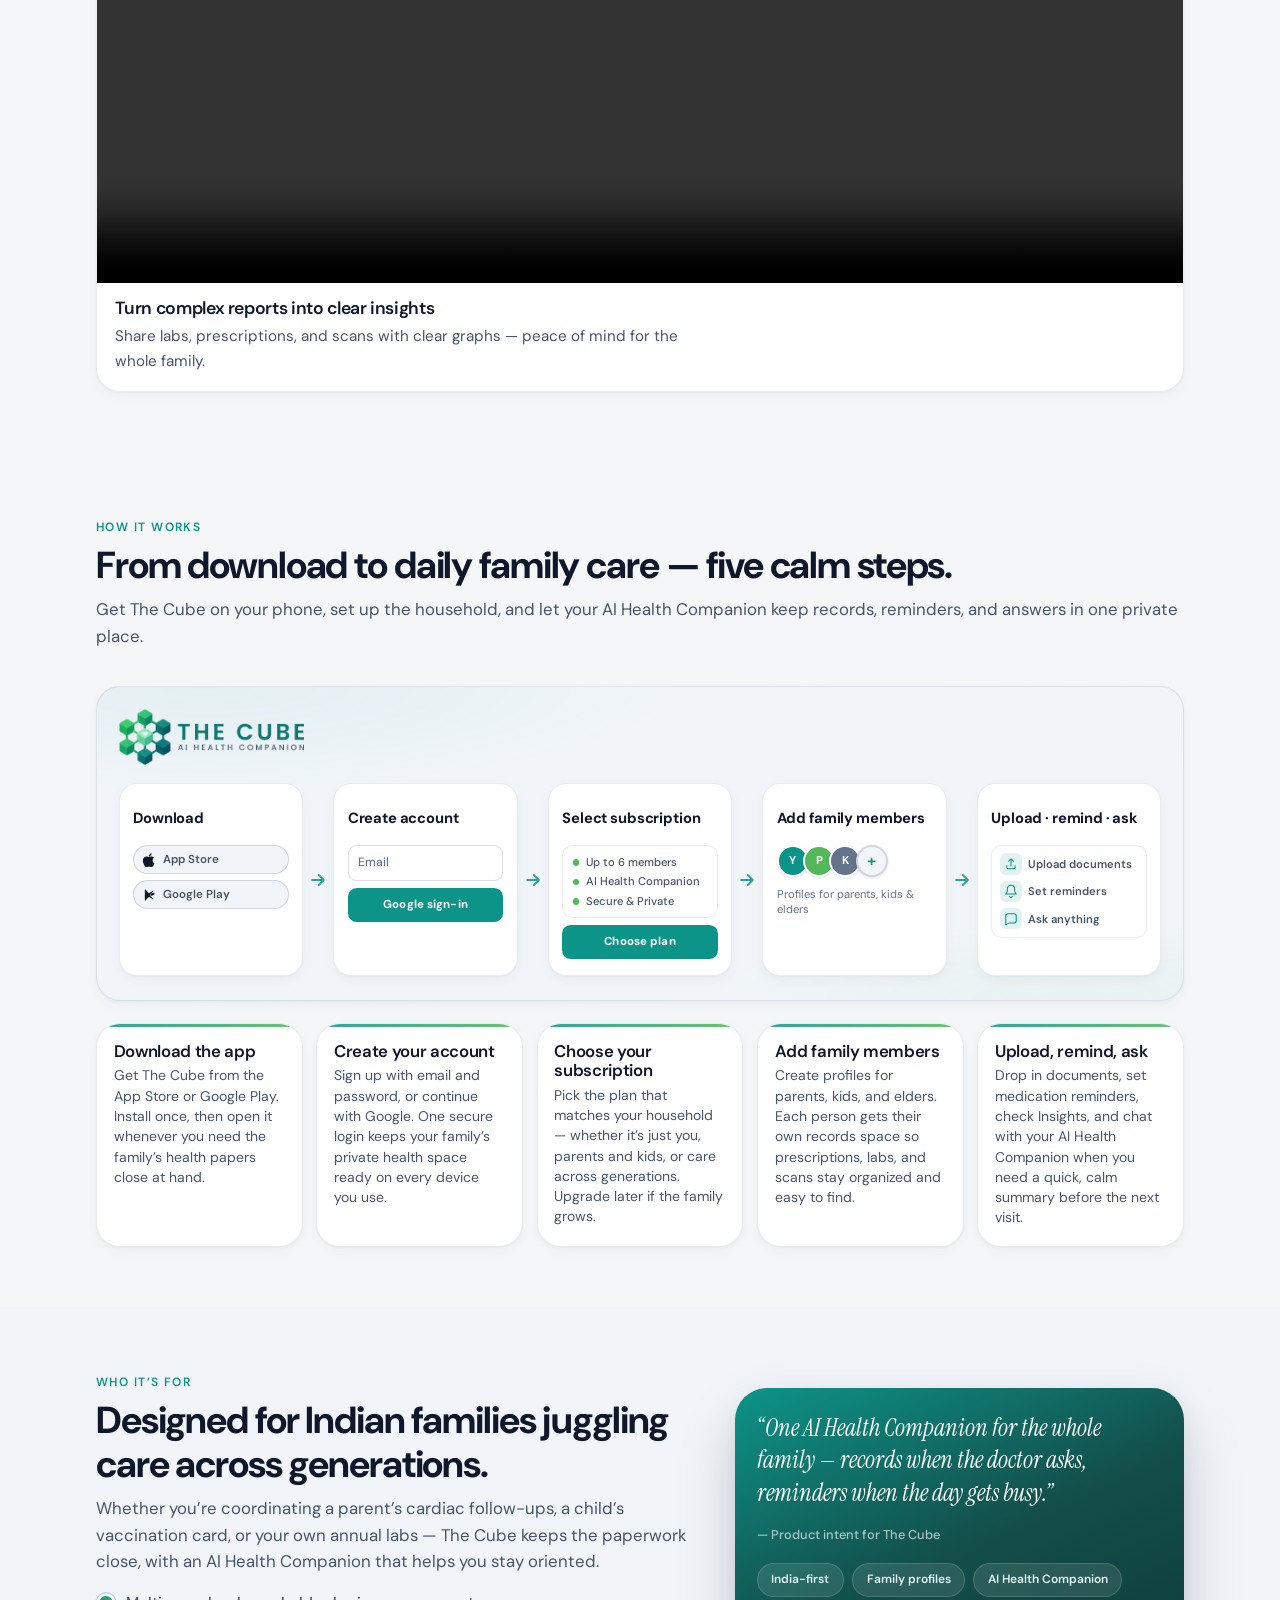
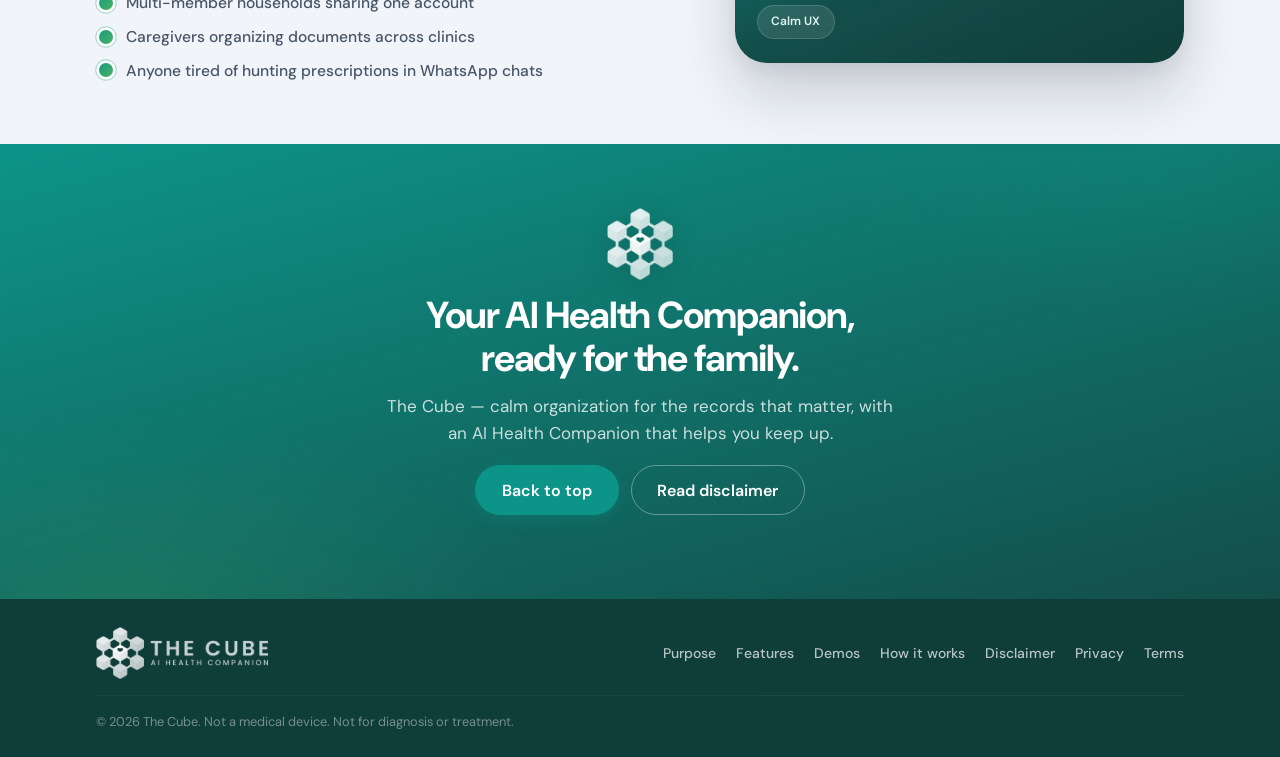
==== commit 58a1954f: "Use inverse white logo on dark CTA and footer" ====
--- a/index.html
+++ b/index.html
@@ -9,7 +9,7 @@
   <link rel="preconnect" href="https://fonts.googleapis.com" />
   <link rel="preconnect" href="https://fonts.gstatic.com" crossorigin />
   <link href="https://fonts.googleapis.com/css2?family=DM+Sans:ital,opsz,wght@0,9..40,400;0,9..40,500;0,9..40,600;0,9..40,700;0,9..40,800;1,9..40,400&family=Instrument+Serif:ital@0;1&display=swap" rel="stylesheet" />
-  <link rel="stylesheet" href="styles.css?v=20261013a" />
+  <link rel="stylesheet" href="styles.css?v=20261013b" />
   <link rel="icon" href="/favicon.ico?v=20261013a" sizes="any" />
   <link rel="icon" type="image/png" sizes="32x32" href="assets/favicon-32.png?v=20261013a" />
   <link rel="icon" type="image/png" sizes="16x16" href="assets/favicon-16.png?v=20261013a" />
@@ -512,7 +512,7 @@
     <!-- CTA -->
     <section class="section cta-section" id="cta">
       <div class="container cta-inner">
-        <img src="assets/the-cube-symbol.png?v=20261013a" alt="" width="149" height="160" class="cta-logo" />
+        <img src="assets/the-cube-symbol-white.png?v=20261013b" alt="" width="149" height="160" class="cta-logo" />
         <h2>Your AI Health Companion, ready for the family.</h2>
         <p>The Cube — calm organization for the records that matter, with an AI Health Companion that helps you keep up.</p>
         <div class="hero-actions cta-actions">
@@ -526,7 +526,7 @@
   <footer class="site-footer">
     <div class="container footer-inner">
       <div class="footer-brand">
-        <img src="assets/the-cube-horizontal-tagline.png?v=20261013a" alt="The Cube — AI Health Companion" width="424" height="128" class="footer-logo" />
+        <img src="assets/the-cube-horizontal-tagline-white.png?v=20261013b" alt="The Cube — AI Health Companion" width="424" height="128" class="footer-logo" />
       </div>
       <nav class="footer-nav" aria-label="Footer">
         <a href="#purpose">Purpose</a>
--- a/styles.css
+++ b/styles.css
@@ -1927,3 +1927,6 @@
 .how-flow-logo { width: auto; height: 3.5rem; }
 .cta-logo { width: auto; height: 72px; background: #fff; border-radius: 18px; padding: 10px 12px; box-sizing: content-box; filter: drop-shadow(0 4px 12px rgba(0,0,0,0.2)); display: block; }
 @media (max-width: 480px) { .brand-logo { height: 44px; } .footer-logo { height: 44px; } }
+/* Inverse logo on dark sections (2026-10-13b) */
+.footer-logo { background: none; padding: 0; border-radius: 0; }
+.cta-logo { background: none; padding: 0; border-radius: 0; filter: drop-shadow(0 4px 12px rgba(0,0,0,0.18)); }
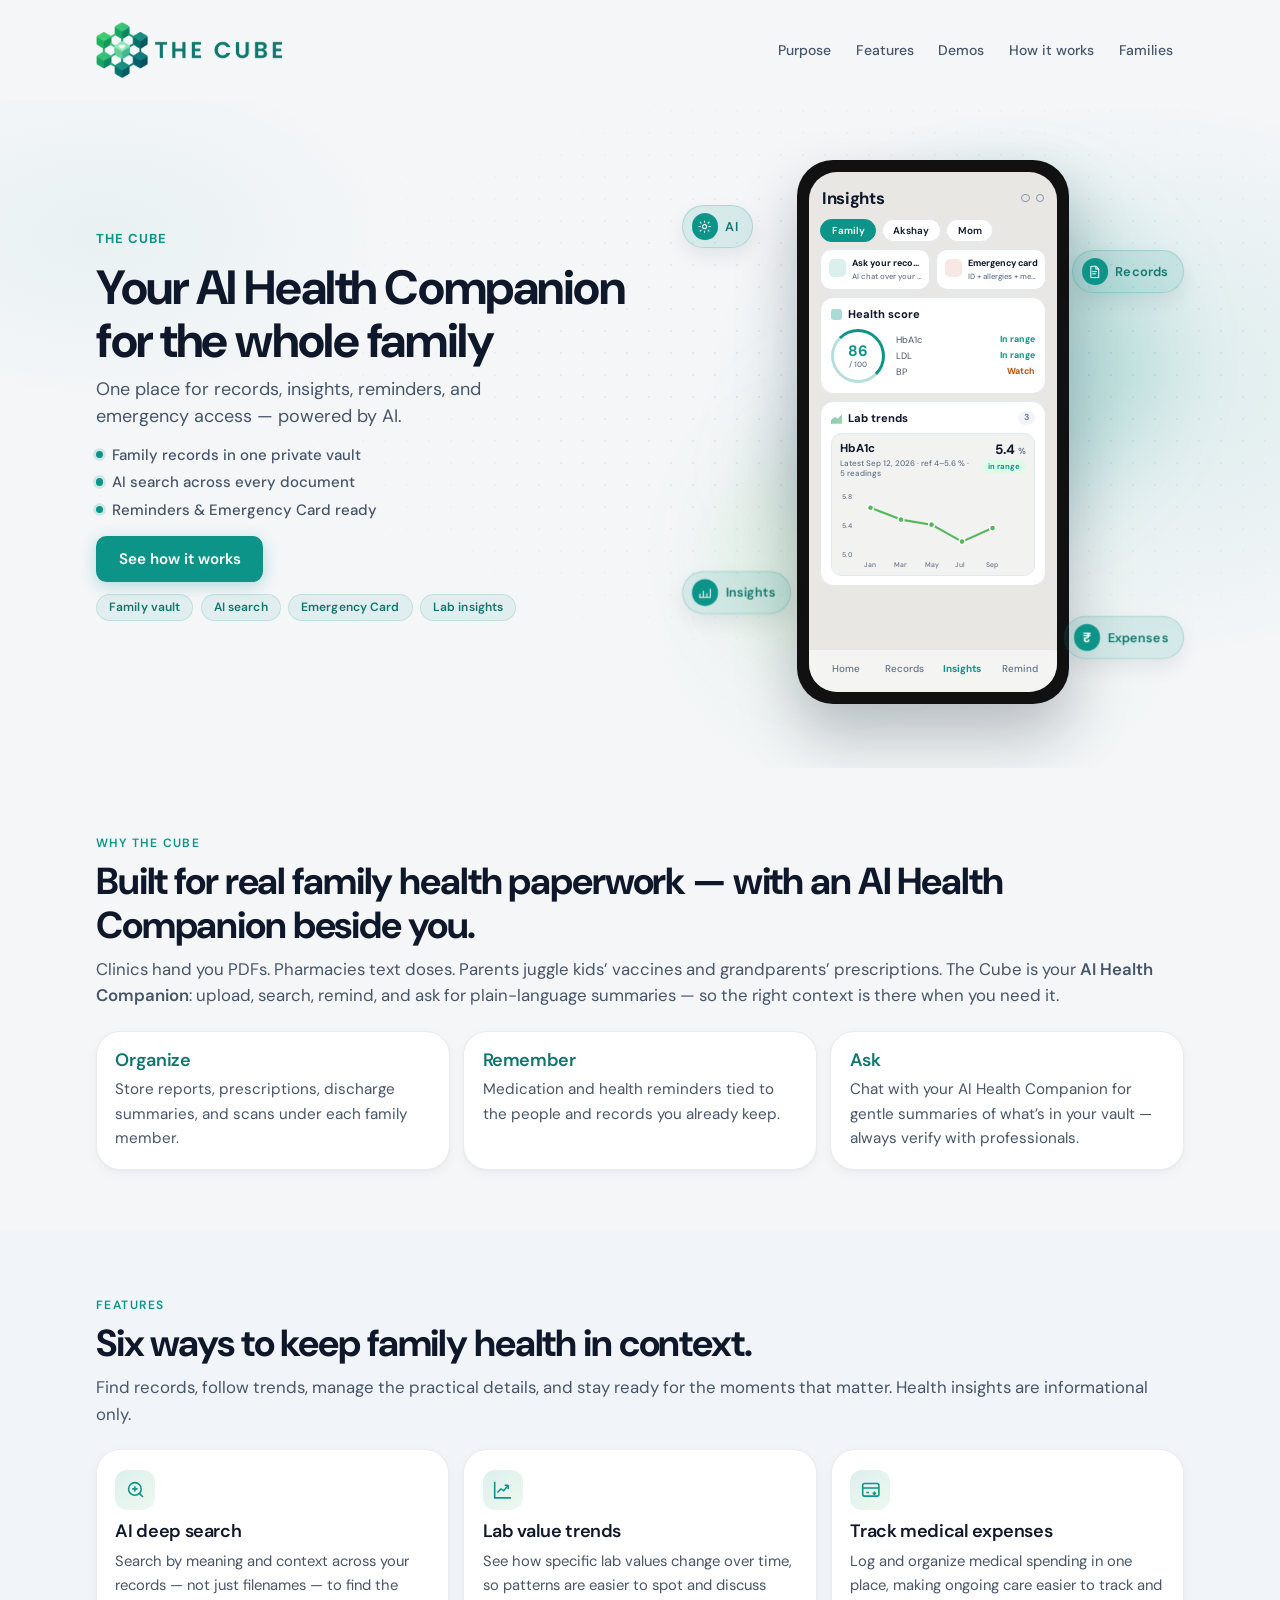
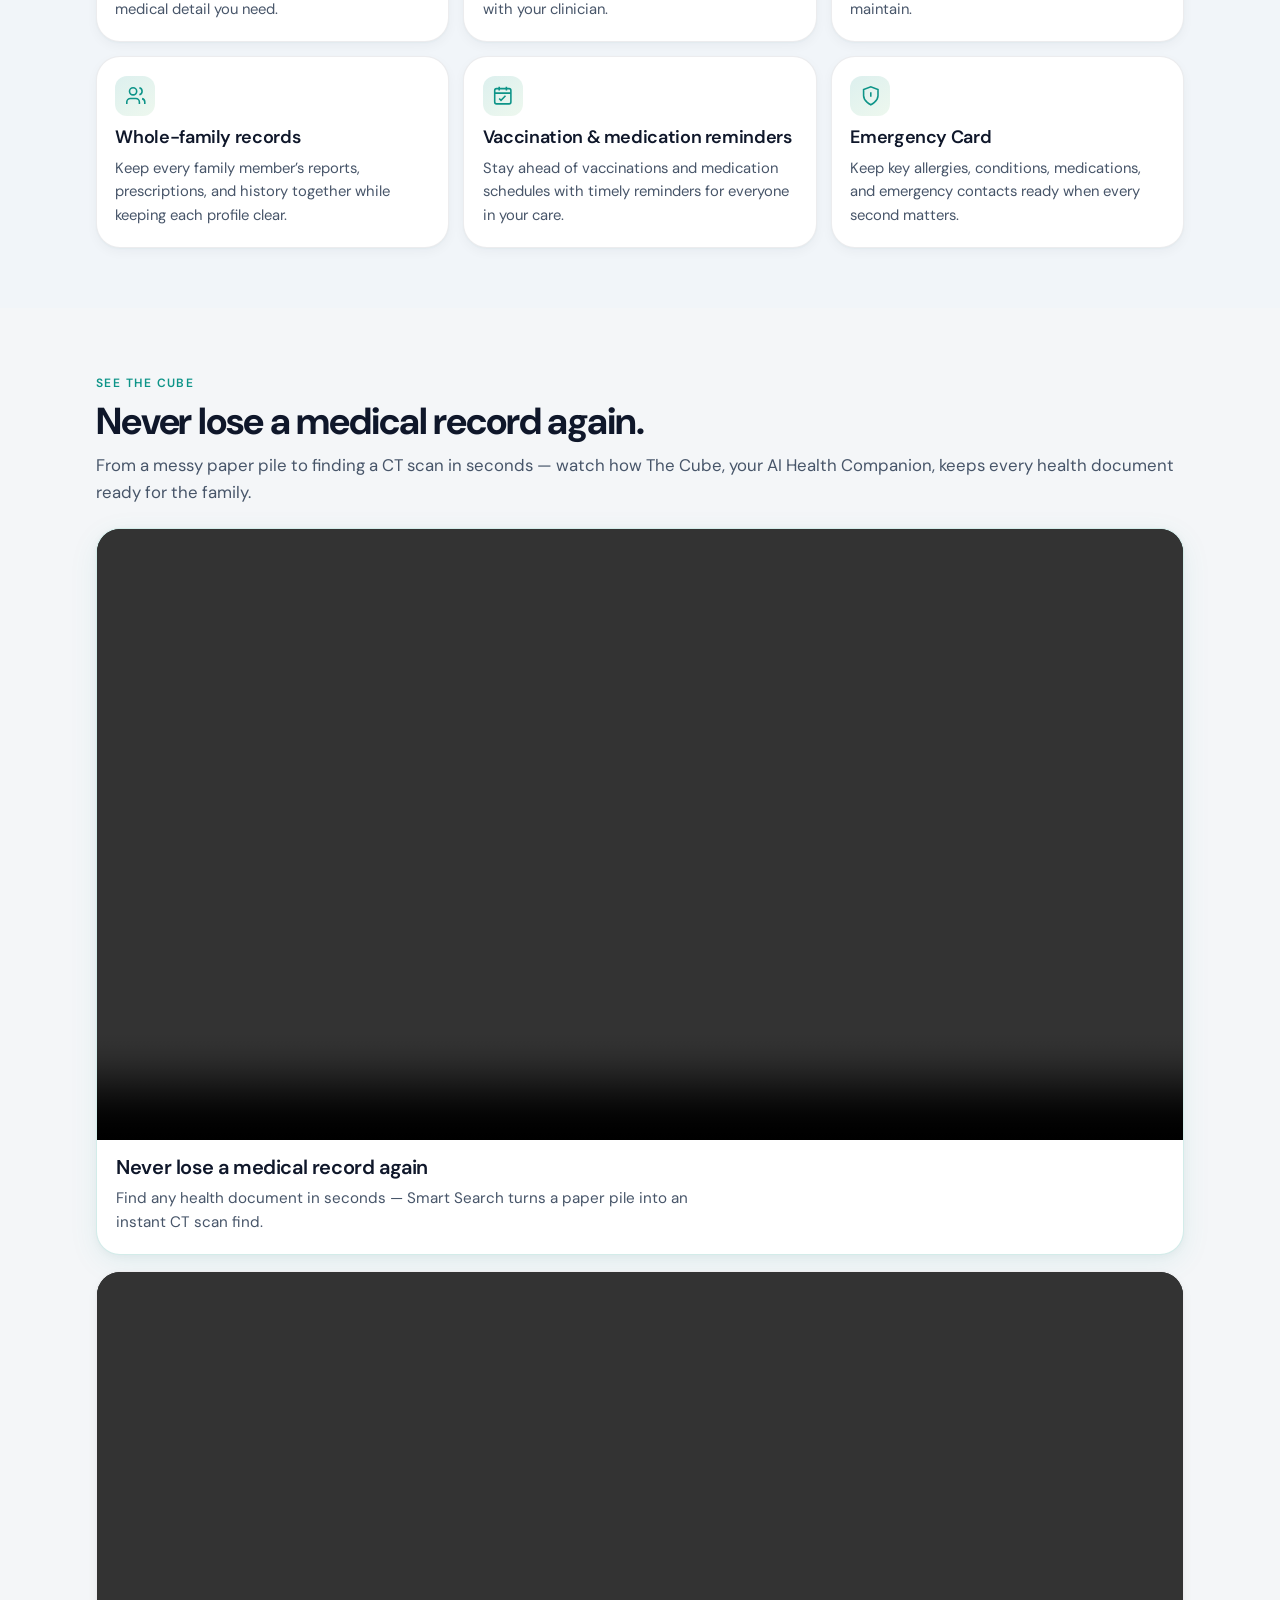
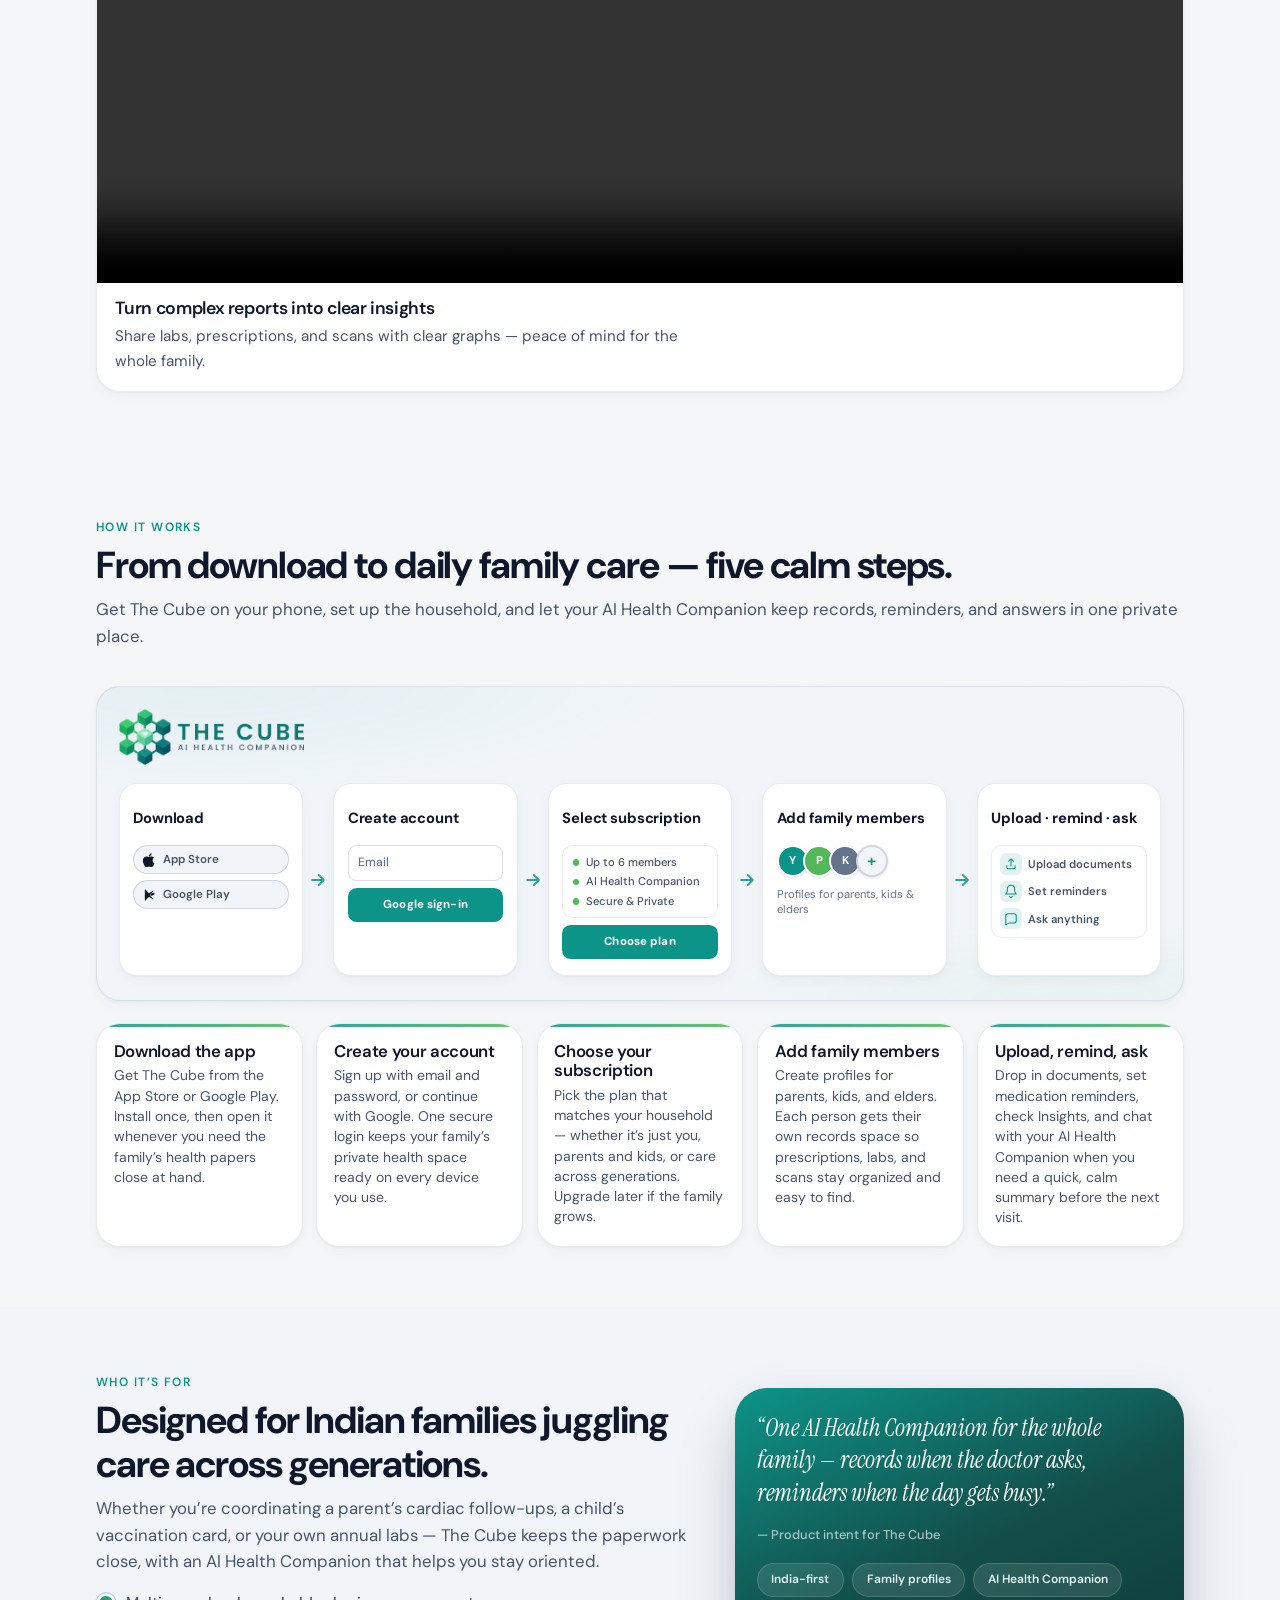
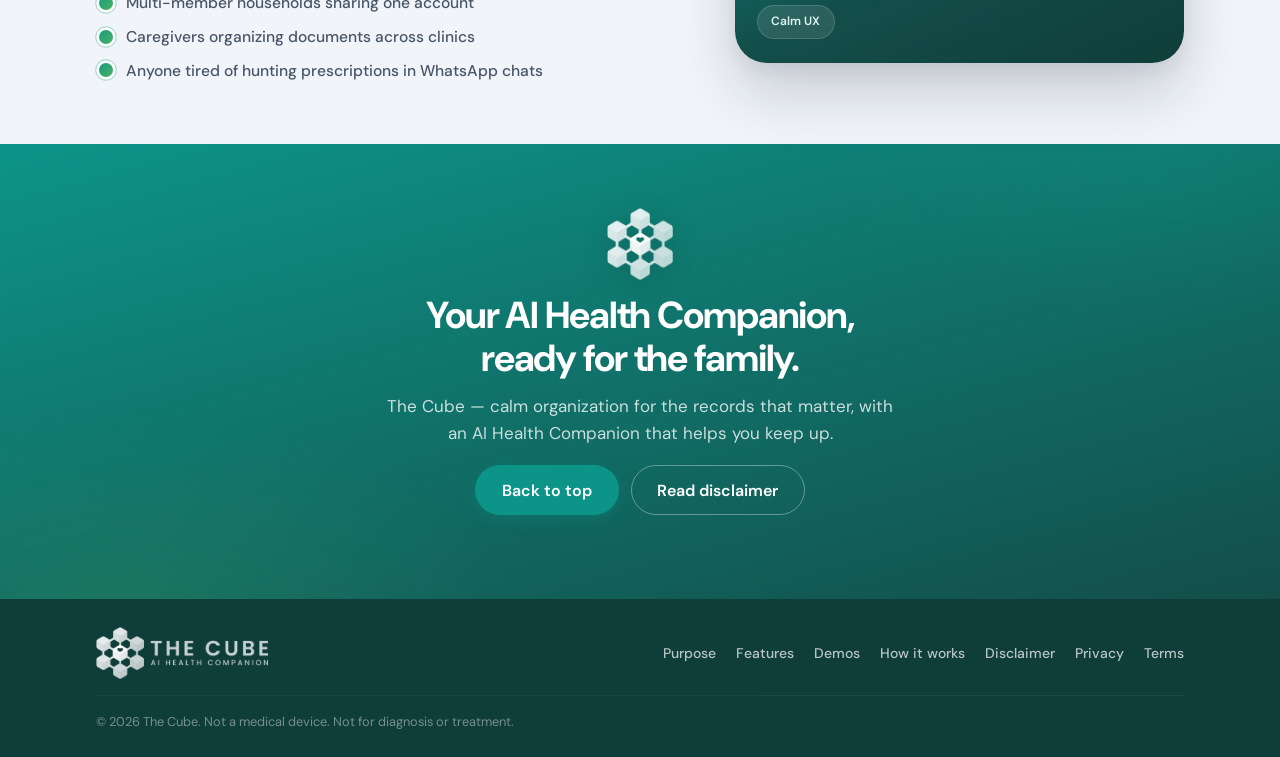
==== commit ceb0c114: "Update logo in demo videos to new The Cube logo" ====
--- a/index.html
+++ b/index.html
@@ -316,7 +316,7 @@
         <figure class="demo-card demo-featured reveal">
           <div class="demo-player">
             <video controls playsinline preload="metadata">
-              <source src="assets/videos/demo-1.mp4" type="video/mp4" />
+              <source src="assets/videos/demo-1.mp4?v=20261013c" type="video/mp4" />
               Your browser does not support the video tag.
             </video>
           </div>
@@ -329,7 +329,7 @@
         <figure class="demo-card reveal">
           <div class="demo-player">
             <video controls playsinline preload="metadata">
-              <source src="assets/videos/demo-2.mp4" type="video/mp4" />
+              <source src="assets/videos/demo-2.mp4?v=20261013c" type="video/mp4" />
               Your browser does not support the video tag.
             </video>
           </div>
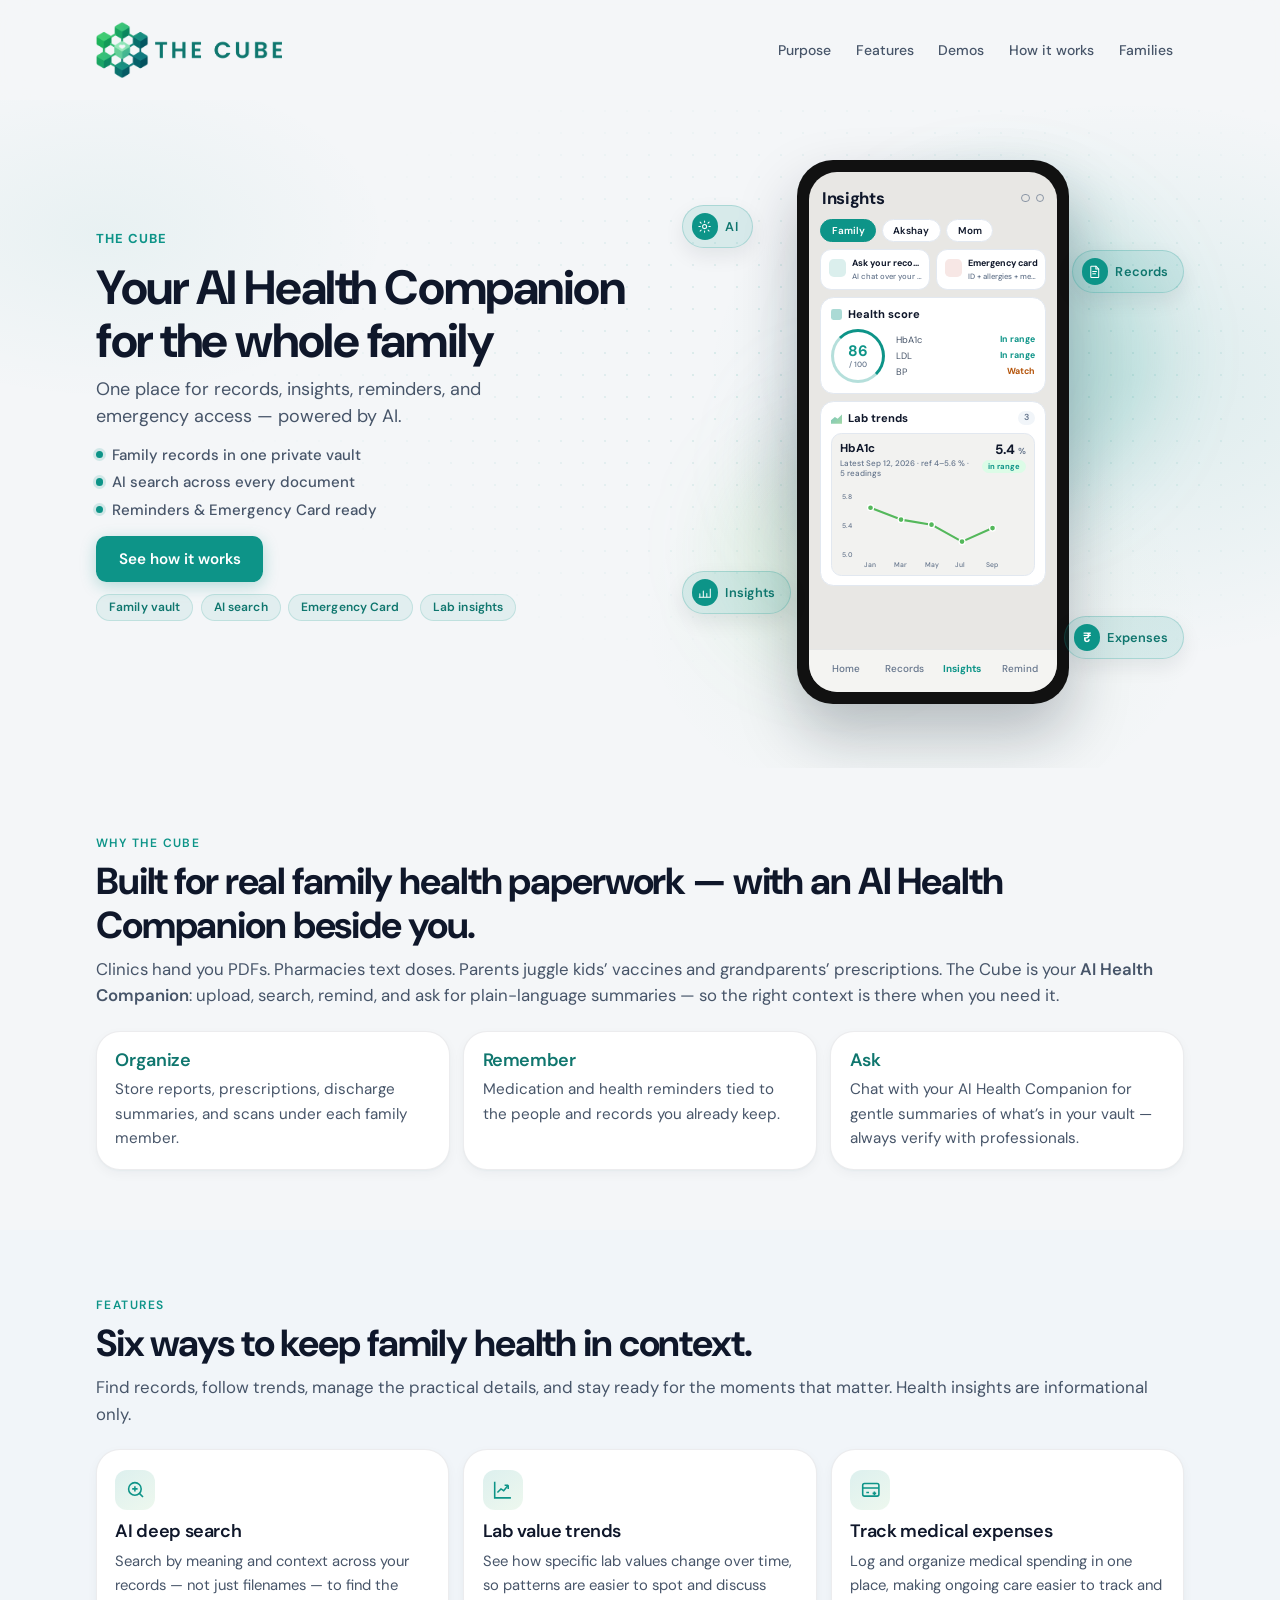
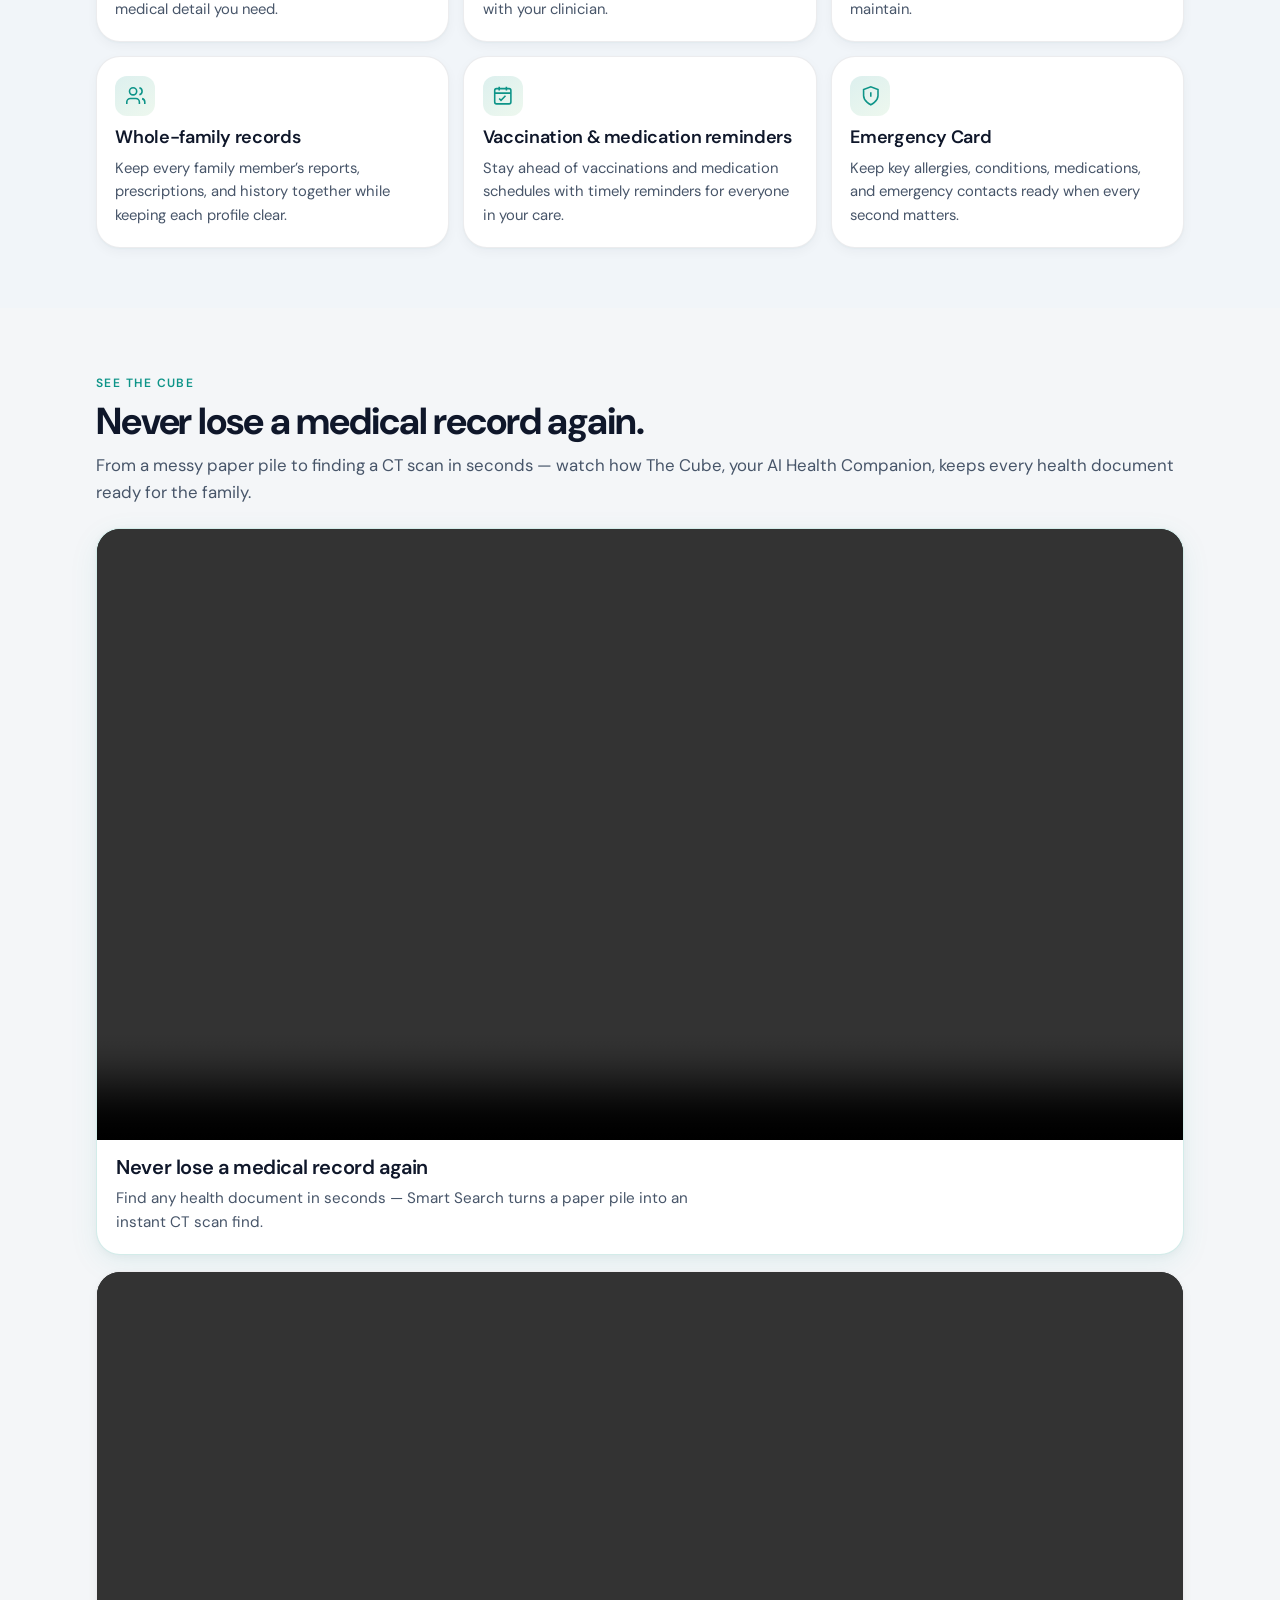
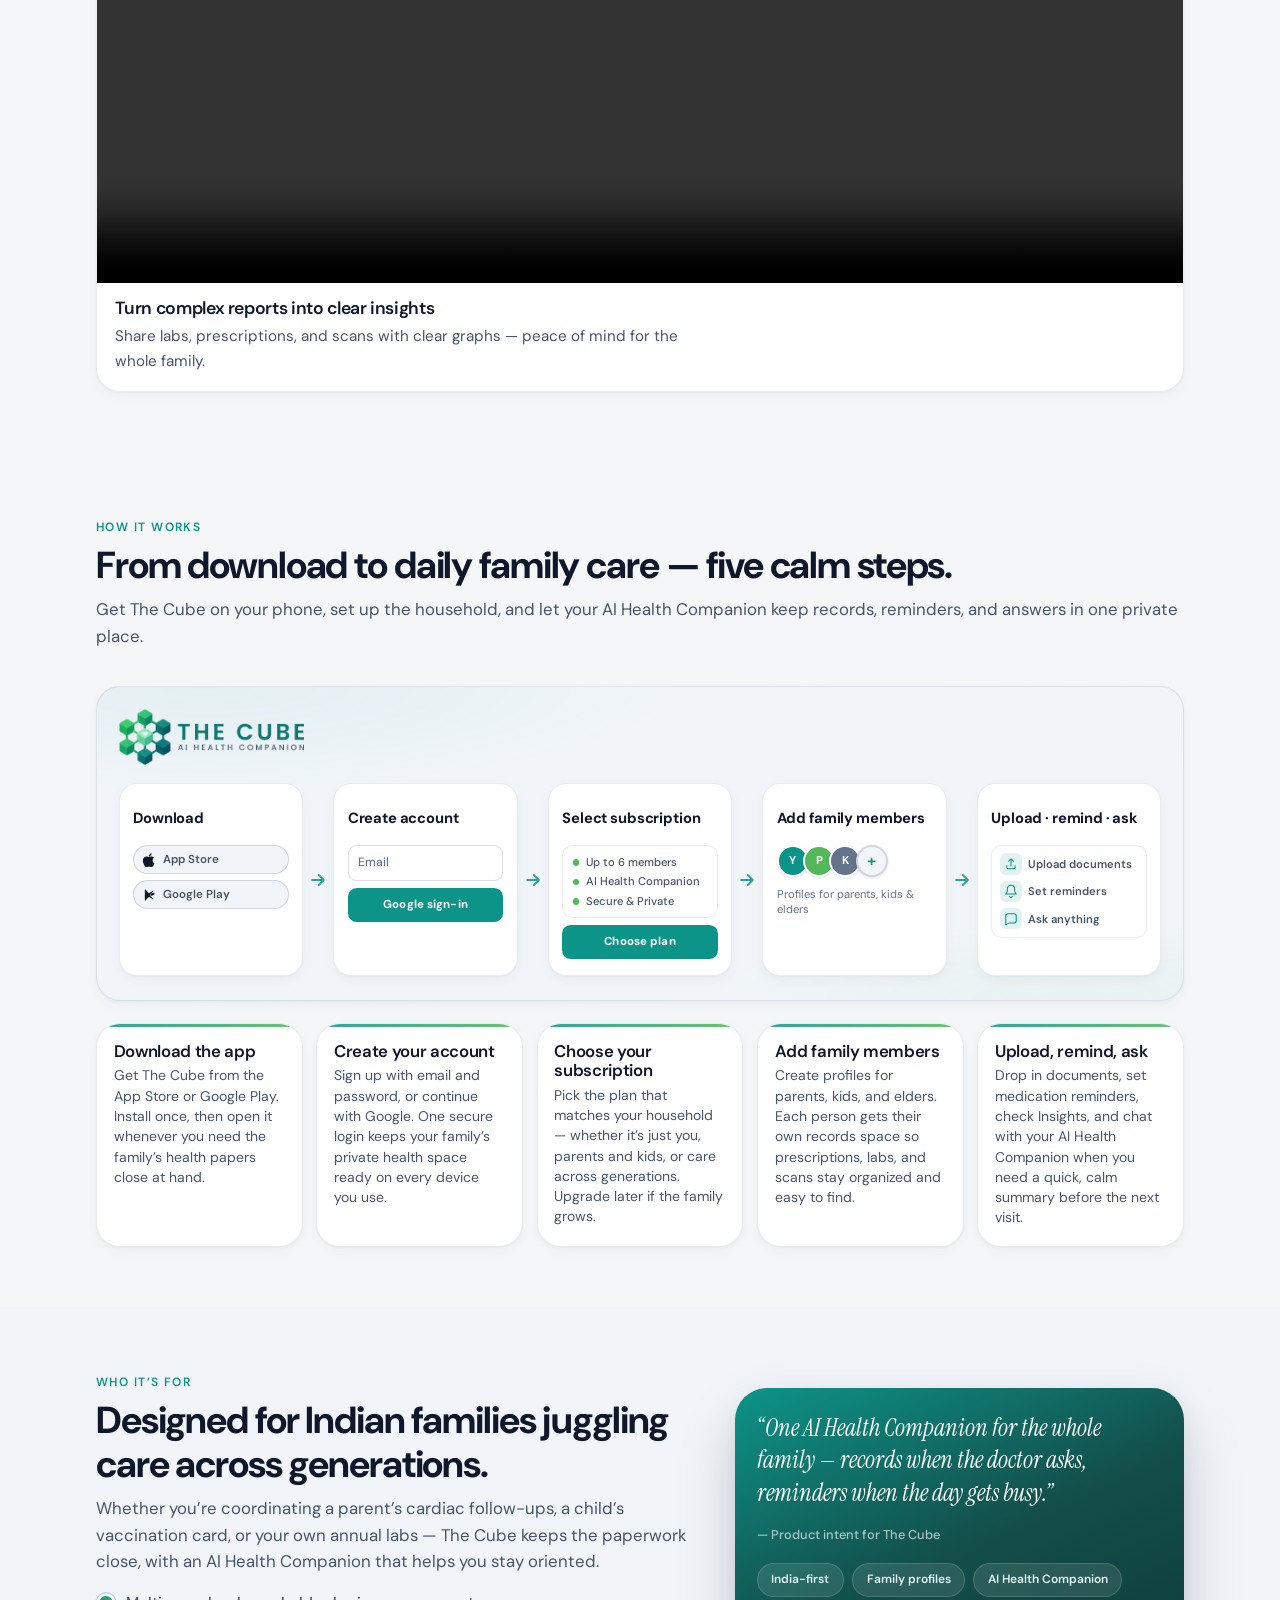
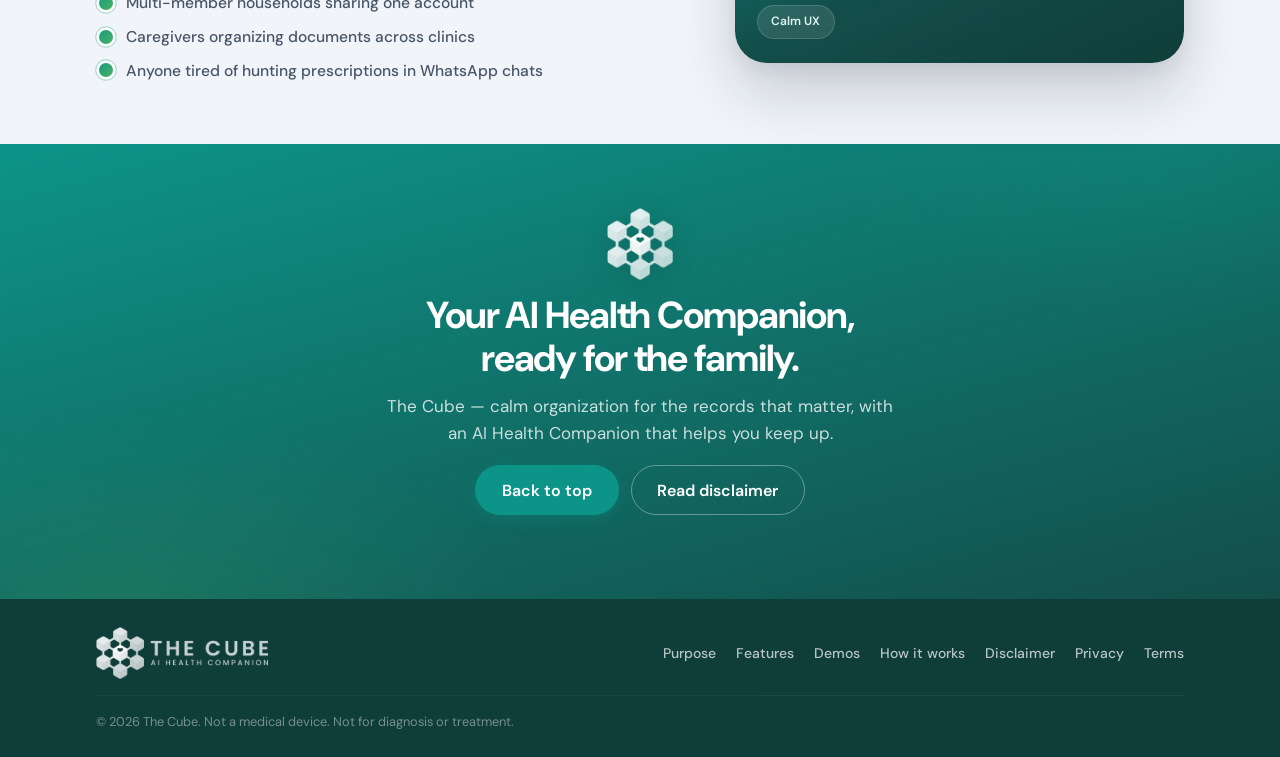
==== commit e0941ff0: "Replace demo-1 video with Dev's new-logo cut (720p re-encode)" ====
--- a/index.html
+++ b/index.html
@@ -316,7 +316,7 @@
         <figure class="demo-card demo-featured reveal">
           <div class="demo-player">
             <video controls playsinline preload="metadata">
-              <source src="assets/videos/demo-1.mp4?v=20261013c" type="video/mp4" />
+              <source src="assets/videos/demo-1.mp4?v=20261014a" type="video/mp4" />
               Your browser does not support the video tag.
             </video>
           </div>
